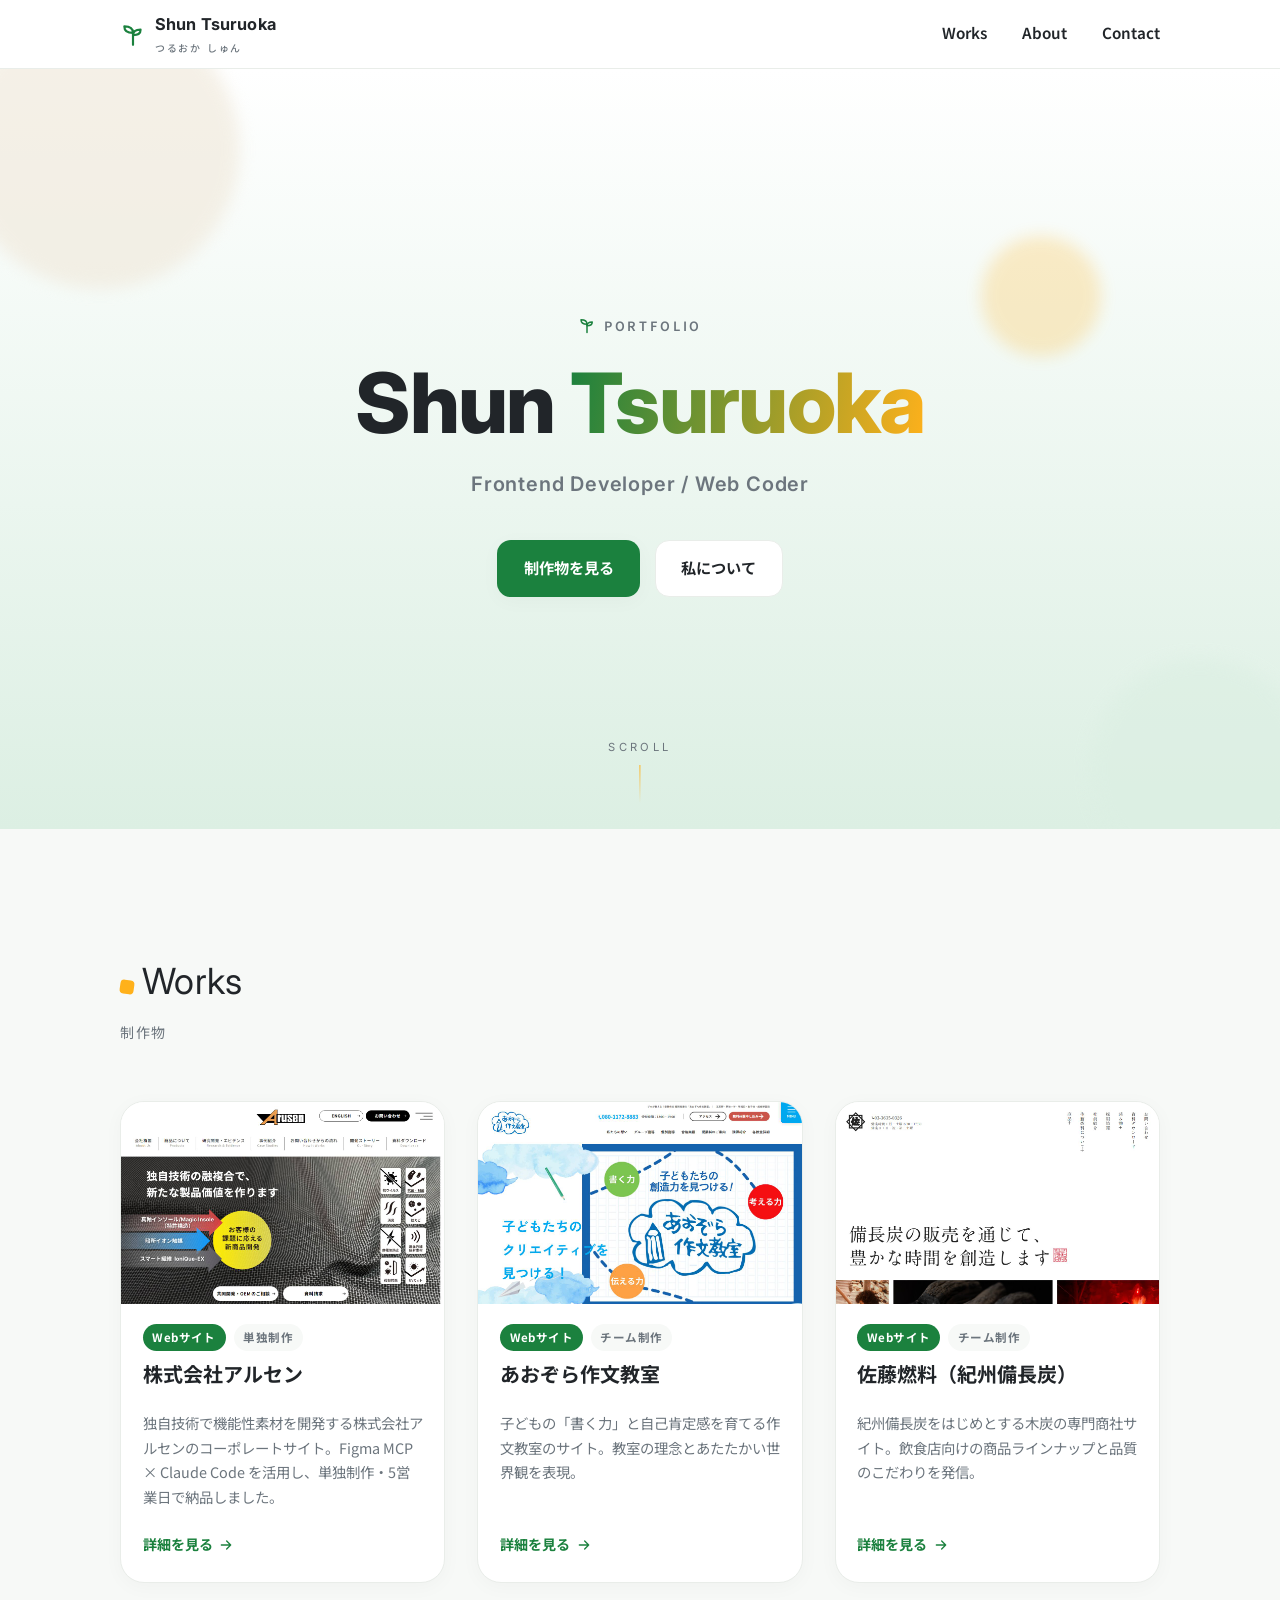
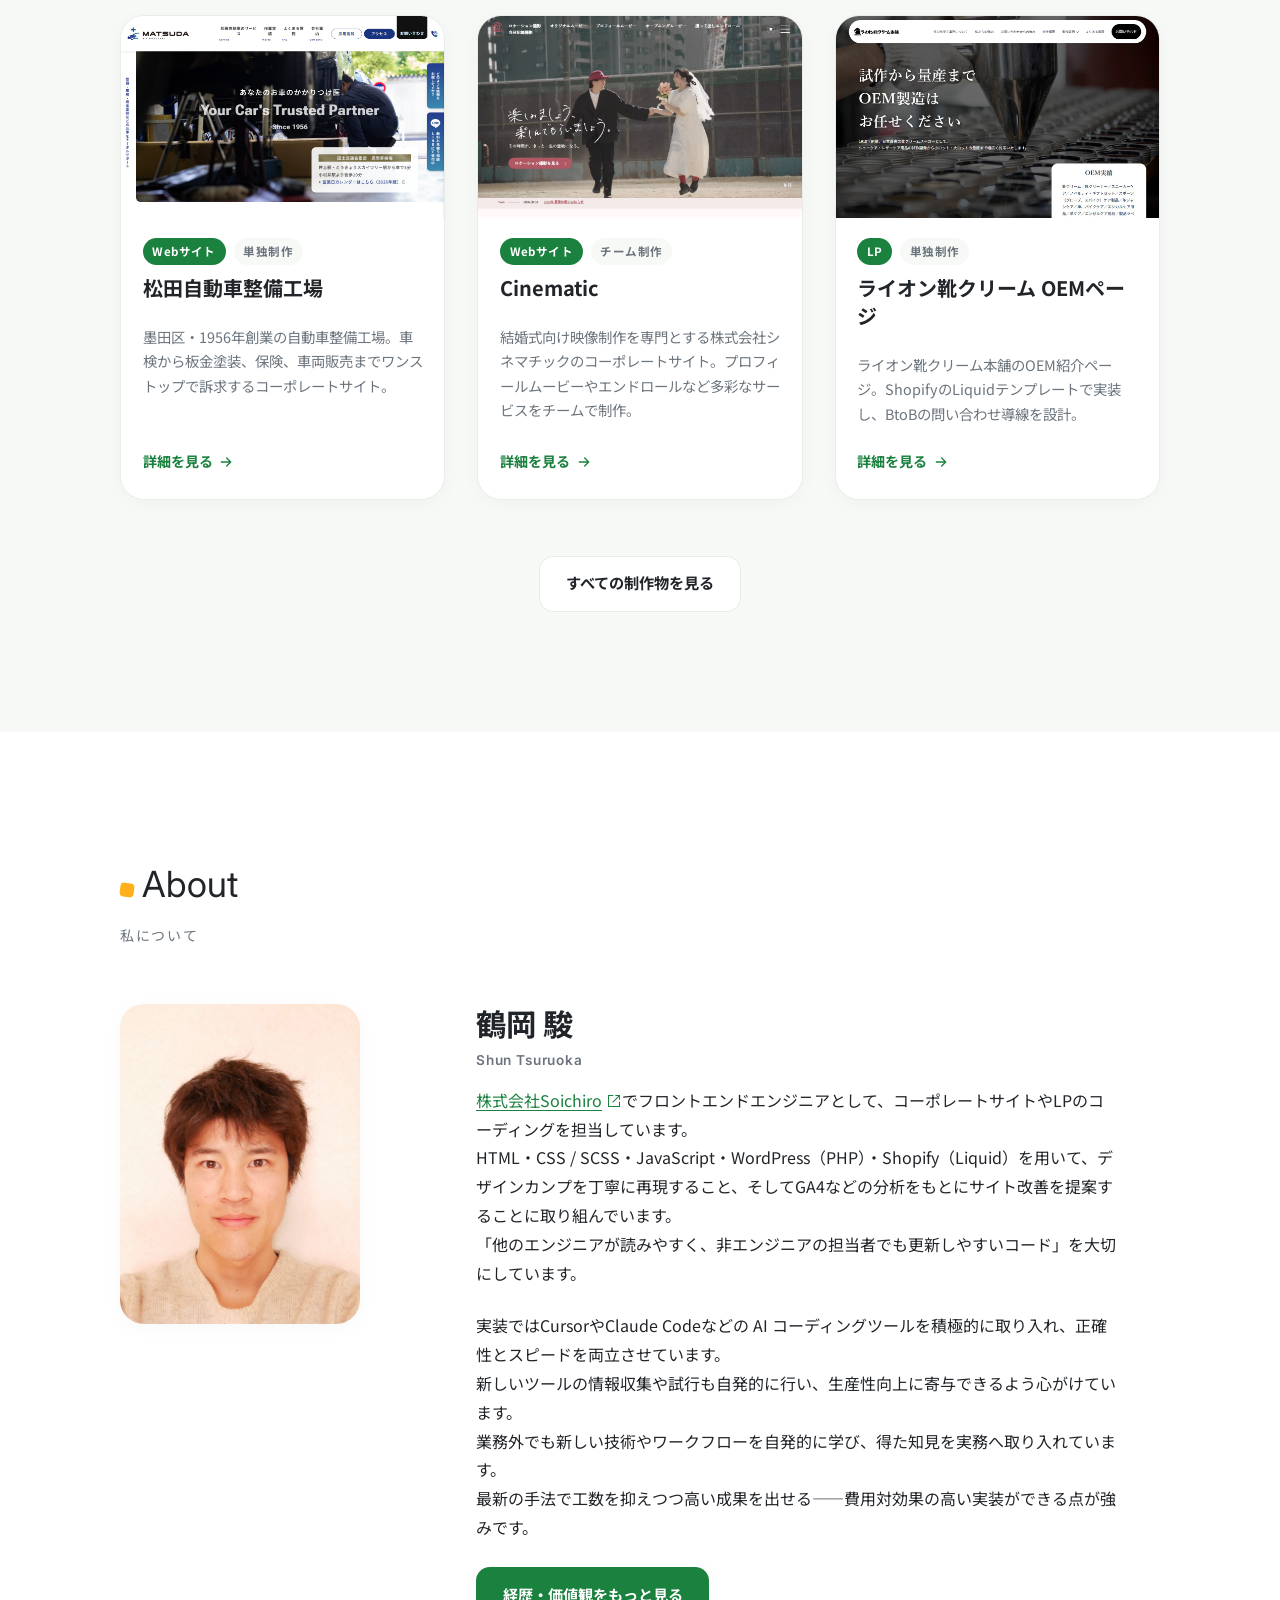
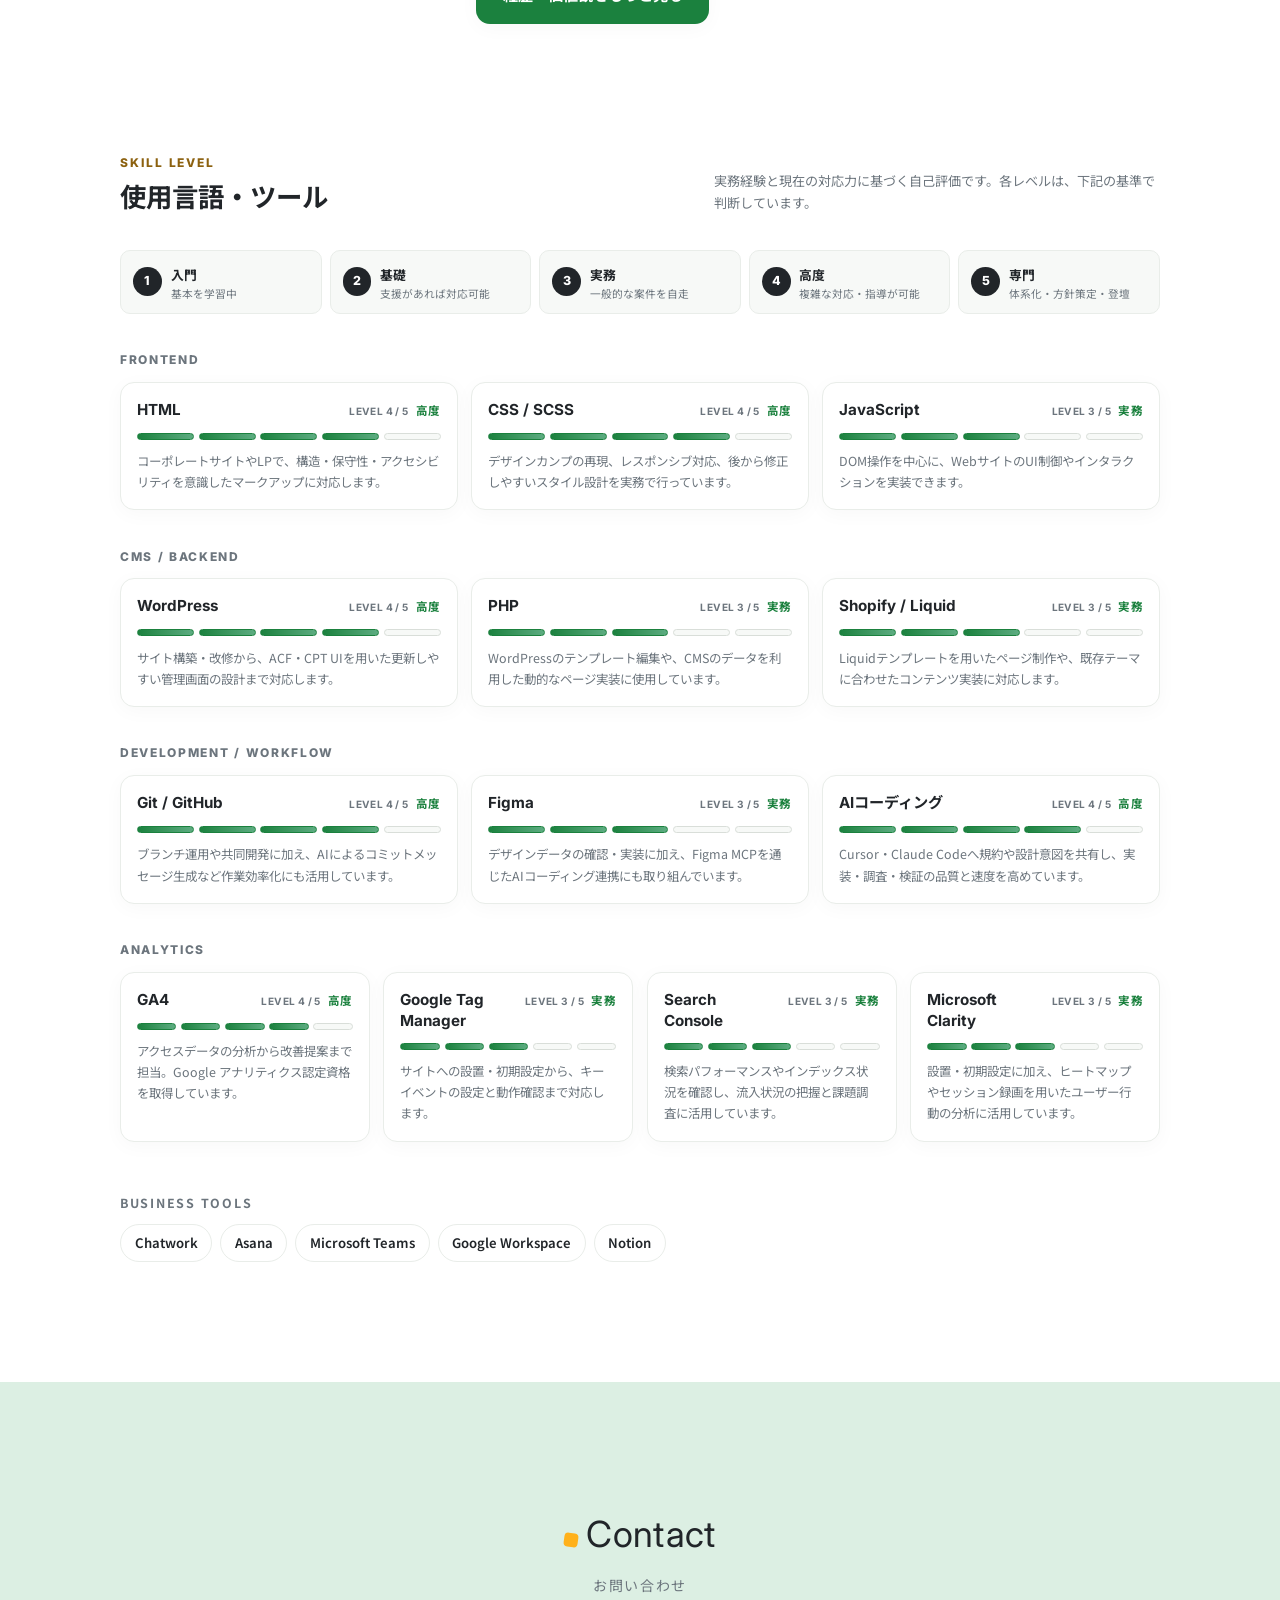
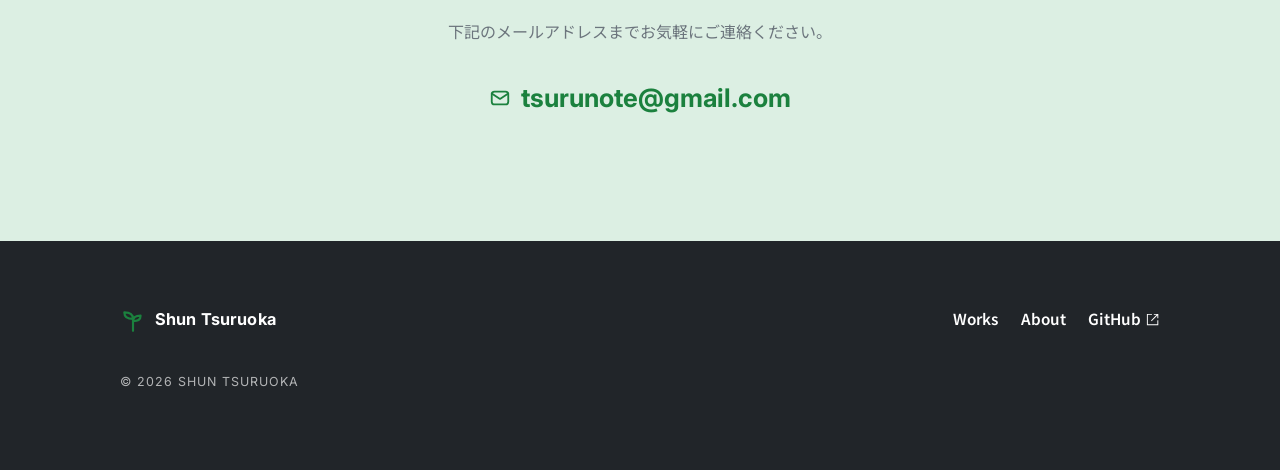
==== index.html @ 358dc78b "修正：テーマカラーを青から緑（日本の伝統色）に変更 ## CSSスタイリング変更 - style.css: :root のカラートークンを日本の伝統色ベースに刷新（常磐 #1b813e / 若竹 #5" ====
<!DOCTYPE html>
<html lang="ja">
<head>
  <meta charset="UTF-8">
  <meta name="viewport" content="width=device-width, initial-scale=1">
  <link rel="icon" href="assets/images/favicon.svg" type="image/svg+xml">
  <title>Shun Tsuruoka Portfolio｜フロントエンドエンジニア 鶴岡 駿</title>
  <meta name="description" content="フロントエンドエンジニア 鶴岡駿（つるおか しゅん）のポートフォリオサイト。WordPress・Shopifyを中心としたコーディングと、GA4等を用いたWebサイト改善に取り組んでいます。">
  <meta property="og:title" content="Shun Tsuruoka Portfolio">
  <meta property="og:description" content="フロントエンドエンジニア 鶴岡駿のポートフォリオサイト">
  <meta property="og:type" content="website">
  <meta property="og:locale" content="ja_JP">
  <link rel="preconnect" href="https://fonts.googleapis.com">
  <link rel="preconnect" href="https://fonts.gstatic.com" crossorigin>
  <link href="https://fonts.googleapis.com/css2?family=Inter:wght@400;600;700;800&family=Noto+Sans+JP:wght@400;500;700&display=swap" rel="stylesheet">
  <link rel="stylesheet" href="assets/css/style.css">
</head>
<body>

  <!-- ========== Header ========== -->
  <header class="site-header">
    <div class="wrap site-header__inner">
      <a class="brand" href="index.html" aria-label="トップページへ">
        <svg class="brand__mark" viewBox="0 0 24 24" fill="none" stroke="currentColor" stroke-width="2" stroke-linecap="round" stroke-linejoin="round" aria-hidden="true"><path d="M12 22V11"/><path d="M12 11C12 7 9 5 4 5c0 4 3 6 8 6Z"/><path d="M12 13c0-3 2.5-5 7-5 0 3.5-2.5 5-7 5Z"/></svg>
        <span class="brand__name">Shun Tsuruoka<small>つるおか しゅん</small></span>
      </a>
      <button class="nav-toggle" aria-expanded="false" aria-controls="site-nav" aria-label="メニューを開閉する"><span></span></button>
      <nav class="nav" id="site-nav" aria-label="メインメニュー">
        <ul class="nav__list">
          <li><a class="nav__link" href="works.html">Works</a></li>
          <li><a class="nav__link" href="about.html">About</a></li>
          <li><a class="nav__link" href="#contact">Contact</a></li>
        </ul>
      </nav>
    </div>
  </header>

  <main>
    <!-- ========== Hero ========== -->
    <section class="hero" aria-label="メインビジュアル">
      <span class="blob blob--1" aria-hidden="true"></span>
      <span class="blob blob--2" aria-hidden="true"></span>
      <span class="blob blob--3" aria-hidden="true"></span>
      <div class="wrap hero__inner">
        <p class="hero__eyebrow">
          <svg class="sprout" viewBox="0 0 24 24" fill="none" stroke="currentColor" stroke-width="2" stroke-linecap="round" stroke-linejoin="round" aria-hidden="true"><path d="M12 22V11"/><path d="M12 11C12 7 9 5 4 5c0 4 3 6 8 6Z"/><path d="M12 13c0-3 2.5-5 7-5 0 3.5-2.5 5-7 5Z"/></svg>
          PORTFOLIO
        </p>
        <h1 class="hero__title">Shun <span class="grad">Tsuruoka</span></h1>
        <p class="hero__role">Frontend Developer / Web Coder</p>
        <div class="hero__cta">
          <a class="btn btn--primary" href="works.html">制作物を見る</a>
          <a class="btn btn--ghost" href="about.html">私について</a>
        </div>
      </div>
      <span class="scroll-cue" aria-hidden="true">SCROLL</span>
    </section>

    <!-- ========== Works ========== -->
    <section class="section section--soft" id="works">
      <div class="wrap">
        <div class="section-head reveal">
          <span class="en">Works</span>
          <span class="ja">制作物</span>
        </div>
        <div class="works-grid" data-works-grid data-limit="6">
          <noscript><p>制作物の一覧表示にはJavaScriptが必要です。<a href="works.html">制作物一覧</a>をご覧ください。</p></noscript>
        </div>
        <div class="section-foot reveal">
          <a class="btn btn--ghost" href="works.html">すべての制作物を見る</a>
        </div>
      </div>
    </section>

    <!-- ========== Profile ========== -->
    <section class="section" id="profile">
      <div class="wrap">
        <div class="section-head reveal">
          <span class="en">About</span>
          <span class="ja">私について</span>
        </div>
        <div class="profile">
          <div class="profile__photo reveal">
            <img src="assets/images/img-profile.jpg" alt="鶴岡 駿のプロフィール写真" width="600" height="900" loading="lazy">
          </div>
          <div class="reveal">
            <h3 class="profile__name">鶴岡 駿<small>Shun Tsuruoka</small></h3>
            <p class="profile__lead">
              <a class="inline-link" href="https://soichiro.co.jp/" target="_blank" rel="noopener noreferrer">株式会社Soichiro</a>でフロントエンドエンジニアとして、コーポレートサイトやLPのコーディングを担当しています。<br>
              HTML・CSS / SCSS・JavaScript・WordPress（PHP）・Shopify（Liquid）を用いて、デザインカンプを丁寧に再現すること、そしてGA4などの分析をもとにサイト改善を提案することに取り組んでいます。<br>
              「他のエンジニアが読みやすく、非エンジニアの担当者でも更新しやすいコード」を大切にしています。
            </p>
            <p class="profile__lead">
              実装ではCursorやClaude Codeなどの AI コーディングツールを積極的に取り入れ、正確性とスピードを両立させています。<br>
              新しいツールの情報収集や試行も自発的に行い、生産性向上に寄与できるよう心がけています。<br>
              業務外でも新しい技術やワークフローを自発的に学び、得た知見を実務へ取り入れています。<br>
              最新の手法で工数を抑えつつ高い成果を出せる——費用対効果の高い実装ができる点が強みです。
            </p>
            <p style="margin-top:1.6rem">
              <a class="btn btn--primary" href="about.html">経歴・価値観をもっと見る</a>
            </p>
          </div>

        <div class="skills-overview reveal">
          <div class="skills-overview__head">
            <div>
              <p class="skills-overview__eyebrow">SKILL LEVEL</p>
              <h3 class="skills-overview__title">使用言語・ツール</h3>
            </div>
            <p class="skills-overview__note">実務経験と現在の対応力に基づく自己評価です。各レベルは、下記の基準で判断しています。</p>
          </div>

          <ol class="skill-scale">
            <li><span>1</span><strong>入門</strong><small>基本を学習中</small></li>
            <li><span>2</span><strong>基礎</strong><small>支援があれば対応可能</small></li>
            <li><span>3</span><strong>実務</strong><small>一般的な案件を自走</small></li>
            <li><span>4</span><strong>高度</strong><small>複雑な対応・指導が可能</small></li>
            <li><span>5</span><strong>専門</strong><small>体系化・方針策定・登壇</small></li>
          </ol>

          <div class="skill-category">
            <p class="skill-category__label">FRONTEND</p>
            <ul class="skill-cards" role="list">
              <li class="skill-card">
                <div class="skill-card__head"><h4>HTML</h4><span class="skill-card__level">LEVEL 4 / 5 <strong>高度</strong></span></div>
                <div class="skill-meter" aria-hidden="true"><span class="is-active"></span><span class="is-active"></span><span class="is-active"></span><span class="is-active"></span><span></span></div>
                <p>コーポレートサイトやLPで、構造・保守性・アクセシビリティを意識したマークアップに対応します。</p>
              </li>
              <li class="skill-card">
                <div class="skill-card__head"><h4>CSS / SCSS</h4><span class="skill-card__level">LEVEL 4 / 5 <strong>高度</strong></span></div>
                <div class="skill-meter" aria-hidden="true"><span class="is-active"></span><span class="is-active"></span><span class="is-active"></span><span class="is-active"></span><span></span></div>
                <p>デザインカンプの再現、レスポンシブ対応、後から修正しやすいスタイル設計を実務で行っています。</p>
              </li>
              <li class="skill-card">
                <div class="skill-card__head"><h4>JavaScript</h4><span class="skill-card__level">LEVEL 3 / 5 <strong>実務</strong></span></div>
                <div class="skill-meter" aria-hidden="true"><span class="is-active"></span><span class="is-active"></span><span class="is-active"></span><span></span><span></span></div>
                <p>DOM操作を中心に、WebサイトのUI制御やインタラクションを実装できます。</p>
              </li>
            </ul>
          </div>

          <div class="skill-category">
            <p class="skill-category__label">CMS / BACKEND</p>
            <ul class="skill-cards" role="list">
              <li class="skill-card">
                <div class="skill-card__head"><h4>WordPress</h4><span class="skill-card__level">LEVEL 4 / 5 <strong>高度</strong></span></div>
                <div class="skill-meter" aria-hidden="true"><span class="is-active"></span><span class="is-active"></span><span class="is-active"></span><span class="is-active"></span><span></span></div>
                <p>サイト構築・改修から、ACF・CPT UIを用いた更新しやすい管理画面の設計まで対応します。</p>
              </li>
              <li class="skill-card">
                <div class="skill-card__head"><h4>PHP</h4><span class="skill-card__level">LEVEL 3 / 5 <strong>実務</strong></span></div>
                <div class="skill-meter" aria-hidden="true"><span class="is-active"></span><span class="is-active"></span><span class="is-active"></span><span></span><span></span></div>
                <p>WordPressのテンプレート編集や、CMSのデータを利用した動的なページ実装に使用しています。</p>
              </li>
              <li class="skill-card">
                <div class="skill-card__head"><h4>Shopify / Liquid</h4><span class="skill-card__level">LEVEL 3 / 5 <strong>実務</strong></span></div>
                <div class="skill-meter" aria-hidden="true"><span class="is-active"></span><span class="is-active"></span><span class="is-active"></span><span></span><span></span></div>
                <p>Liquidテンプレートを用いたページ制作や、既存テーマに合わせたコンテンツ実装に対応します。</p>
              </li>
            </ul>
          </div>

          <div class="skill-category">
            <p class="skill-category__label">DEVELOPMENT / WORKFLOW</p>
            <ul class="skill-cards" role="list">
              <li class="skill-card">
                <div class="skill-card__head"><h4>Git / GitHub</h4><span class="skill-card__level">LEVEL 4 / 5 <strong>高度</strong></span></div>
                <div class="skill-meter" aria-hidden="true"><span class="is-active"></span><span class="is-active"></span><span class="is-active"></span><span class="is-active"></span><span></span></div>
                <p>ブランチ運用や共同開発に加え、AIによるコミットメッセージ生成など作業効率化にも活用しています。</p>
              </li>
              <li class="skill-card">
                <div class="skill-card__head"><h4>Figma</h4><span class="skill-card__level">LEVEL 3 / 5 <strong>実務</strong></span></div>
                <div class="skill-meter" aria-hidden="true"><span class="is-active"></span><span class="is-active"></span><span class="is-active"></span><span></span><span></span></div>
                <p>デザインデータの確認・実装に加え、Figma MCPを通じたAIコーディング連携にも取り組んでいます。</p>
              </li>
              <li class="skill-card">
                <div class="skill-card__head"><h4>AIコーディング</h4><span class="skill-card__level">LEVEL 4 / 5 <strong>高度</strong></span></div>
                <div class="skill-meter" aria-hidden="true"><span class="is-active"></span><span class="is-active"></span><span class="is-active"></span><span class="is-active"></span><span></span></div>
                <p>Cursor・Claude Codeへ規約や設計意図を共有し、実装・調査・検証の品質と速度を高めています。</p>
              </li>
            </ul>
          </div>

          <div class="skill-category">
            <p class="skill-category__label">ANALYTICS</p>
            <ul class="skill-cards" role="list">
              <li class="skill-card">
                <div class="skill-card__head"><h4>GA4</h4><span class="skill-card__level">LEVEL 4 / 5 <strong>高度</strong></span></div>
                <div class="skill-meter" aria-hidden="true"><span class="is-active"></span><span class="is-active"></span><span class="is-active"></span><span class="is-active"></span><span></span></div>
                <p>アクセスデータの分析から改善提案まで担当。Google アナリティクス認定資格を取得しています。</p>
              </li>
              <li class="skill-card">
                <div class="skill-card__head"><h4>Google Tag Manager</h4><span class="skill-card__level">LEVEL 3 / 5 <strong>実務</strong></span></div>
                <div class="skill-meter" aria-hidden="true"><span class="is-active"></span><span class="is-active"></span><span class="is-active"></span><span></span><span></span></div>
                <p>サイトへの設置・初期設定から、キーイベントの設定と動作確認まで対応します。</p>
              </li>
              <li class="skill-card">
                <div class="skill-card__head"><h4>Search Console</h4><span class="skill-card__level">LEVEL 3 / 5 <strong>実務</strong></span></div>
                <div class="skill-meter" aria-hidden="true"><span class="is-active"></span><span class="is-active"></span><span class="is-active"></span><span></span><span></span></div>
                <p>検索パフォーマンスやインデックス状況を確認し、流入状況の把握と課題調査に活用しています。</p>
              </li>
              <li class="skill-card">
                <div class="skill-card__head"><h4>Microsoft Clarity</h4><span class="skill-card__level">LEVEL 3 / 5 <strong>実務</strong></span></div>
                <div class="skill-meter" aria-hidden="true"><span class="is-active"></span><span class="is-active"></span><span class="is-active"></span><span></span><span></span></div>
                <p>設置・初期設定に加え、ヒートマップやセッション録画を用いたユーザー行動の分析に活用しています。</p>
              </li>
            </ul>
          </div>

          <div class="skill-group skill-group--tools">
            <p class="skill-group__label">BUSINESS TOOLS</p>
            <div class="tags">
              <span class="tag">Chatwork</span><span class="tag">Asana</span><span class="tag">Microsoft Teams</span><span class="tag">Google Workspace</span><span class="tag">Notion</span>
            </div>
          </div>
        </div>
        </div>
      </div>
    </section>

    <!-- ========== Contact ========== -->
    <section class="section section--leaf contact" id="contact">
      <div class="wrap reveal">
        <div class="section-head" style="margin-bottom:1.2rem">
          <span class="en">Contact</span>
          <span class="ja">お問い合わせ</span>
        </div>
        <p style="font-family:'Noto Sans JP',sans-serif;color:var(--muted)">下記のメールアドレスまでお気軽にご連絡ください。</p>
        <a class="contact__mail" href="mailto:tsurunote@gmail.com">
          <svg class="ic" viewBox="0 0 24 24" fill="none" stroke="currentColor" stroke-width="2" stroke-linecap="round" stroke-linejoin="round" aria-hidden="true"><rect x="3" y="5" width="18" height="14" rx="3"/><path d="m3 7 9 6 9-6"/></svg>
          tsurunote@gmail.com
        </a>
      </div>
    </section>
  </main>

  <!-- ========== Footer ========== -->
  <footer class="site-footer">
    <div class="wrap site-footer__inner">
      <a class="brand" href="index.html" aria-label="トップページへ">
        <svg class="brand__mark" viewBox="0 0 24 24" fill="none" stroke="currentColor" stroke-width="2" stroke-linecap="round" stroke-linejoin="round" aria-hidden="true"><path d="M12 22V11"/><path d="M12 11C12 7 9 5 4 5c0 4 3 6 8 6Z"/><path d="M12 13c0-3 2.5-5 7-5 0 3.5-2.5 5-7 5Z"/></svg>
        <span class="brand__name">Shun Tsuruoka</span>
      </a>
      <nav aria-label="フッターメニュー">
        <ul class="nav__list">
          <li><a class="nav__link" href="works.html">Works</a></li>
          <li><a class="nav__link" href="about.html">About</a></li>
          <!-- ↓ GitHubのURLに置き換えてください -->
          <li><a class="nav__link" href="https://github.com/" target="_blank" rel="noopener noreferrer">GitHub</a></li>
        </ul>
      </nav>
      <p class="site-footer__copy">© 2026 SHUN TSURUOKA</p>
    </div>
  </footer>

  <script src="assets/js/works-data.js"></script>
  <script src="assets/js/main.js"></script>
</body>
</html>
---- assets/css/style.css ----
@charset "UTF-8";
/* =========================================================
   Shun Tsuruoka Portfolio
   デザイン仕様（カラー / タイポ / 余白）は鶴岡さん指定のブリーフに準拠。
   トークンはここ（:root）で一括管理しています。
   ========================================================= */

:root {
  /* ---------------------------------------------------------
     Color : 日本の伝統色ベース（出典 https://nipponcolors.com/）
     テーマは「植物」。ロゴの苗アイコンに由来する。
     地上（緑）＝葉と幹、地下（土色）＝菌根菌ネットワーク、
     山吹＝光合成の光。選定理由は docs/theme-color.md
     --------------------------------------------------------- */
  --base: #ffffff;          /* ベース 70% */
  --base-2: #f7f9f7;        /* ごく薄い緑みグレー（セクション切替） */
  --leaf: #dcefe3;          /* 白緑60%ティント: 葉。淡色セクション */
  --soil: #f0e9db;          /* 鳥の子60%ティント: 土壌。淡色セクション */
  --accent: #1b813e;        /* 常磐: 常緑樹の葉。不変・粘り強さ。ボタン/リンク */
  --accent-press: #166a33;  /* 常磐の暗色: 押下時 */
  --accent-light: #5dac81;  /* 若竹: その年の若い竹。成長。グラデ先 */
  --accent-2: #ffb11b;      /* 山吹: 光＝自ら生む養分。装飾のみ（文字不可 1.82:1） */
  --accent-2-ink: #8c610f;  /* 山吹の濃色: 文字用（AA 5.48:1） */
  --ink: #212529;           /* 本文（純黒を避けた墨色） */
  --muted: #6c757d;         /* 補助テキスト */
  --line: #e9ede9;          /* ごく薄い緑みの区切り線 */

  /* --- Radius --- */
  --r-sm: 10px;
  --r: 14px;                /* カード/ボタン: 12〜16pxの中間 */
  --r-lg: 24px;

  /* --- Shadow（淡い影だけで区切りを表現） --- */
  --shadow: 0 4px 20px rgba(0, 0, 0, 0.03);
  --shadow-hover: 0 14px 36px rgba(27, 129, 62, 0.14); /* 常磐のRGB */

  /* --- Layout --- */
  --maxw: 1120px;
  --gutter: clamp(20px, 5vw, 40px);
  --section-y: clamp(72px, 10vw, 120px);

  /* --- Motion --- */
  --ease-pop: cubic-bezier(0.34, 1.56, 0.64, 1); /* ぽよんと弾むイージング */
  --ease: cubic-bezier(0.22, 0.61, 0.36, 1);
}

/* =========================================================
   Base / Reset
   ========================================================= */
*,
*::before,
*::after { box-sizing: border-box; }

html { -webkit-text-size-adjust: 100%; scroll-behavior: smooth; }

body {
  margin: 0;
  font-family: "Inter", "Noto Sans JP", system-ui, sans-serif;
  font-size: 1rem;            /* 16px */
  line-height: 1.8;           /* 本文 1.7〜1.8 */
  color: var(--ink);
  background: var(--base);
  -webkit-font-smoothing: antialiased;
  text-rendering: optimizeLegibility;
}

img { max-width: 100%; height: auto; display: block; }
a { color: inherit; text-decoration: none; }
ul { list-style: none; margin: 0; padding: 0; }

h1, h2, h3 { line-height: 1.4; font-weight: 700; margin: 0; }

:focus-visible {
  outline: 3px solid var(--accent);
  outline-offset: 3px;
  border-radius: 4px;
}

.visually-hidden {
  position: absolute; width: 1px; height: 1px;
  padding: 0; margin: -1px; overflow: hidden;
  clip: rect(0 0 0 0); white-space: nowrap; border: 0;
}

/* =========================================================
   Layout helpers
   ========================================================= */
.wrap {
  width: 100%;
  max-width: var(--maxw);
  margin-inline: auto;
  padding-inline: var(--gutter);
}

.section { padding-block: var(--section-y); }
.section--leaf { background: var(--leaf); }
.section--soil { background: var(--soil); }
.section--soft { background: var(--base-2); }

.section-head { margin-bottom: clamp(32px, 5vw, 56px); }
.section-head .en {
  font-size: clamp(1.75rem, 5vw, 2.25rem); /* H1/H2 */
  letter-spacing: 0.01em;
  display: inline-flex; align-items: baseline; gap: 0.5rem;
}
.section-head .en::before {
  content: "";
  width: 14px; height: 14px; border-radius: 4px;
  background: var(--accent-2);
  transform: rotate(8deg);
  display: inline-block;
}
.section-head .ja {
  display: block; margin-top: 6px;
  font-size: 0.875rem; color: var(--muted); letter-spacing: 0.12em;
  font-family: "Noto Sans JP", sans-serif;
}

/* =========================================================
   Buttons
   ========================================================= */
.btn {
  display: inline-flex; align-items: center; gap: 0.5rem;
  font-weight: 700; font-size: 0.95rem;
  padding: 0.85rem 1.6rem;
  border-radius: var(--r);
  border: 1.5px solid transparent;
  cursor: pointer;
  transition: transform 0.25s var(--ease-pop), box-shadow 0.25s var(--ease), background 0.2s var(--ease);
  font-family: inherit;
}
.btn--primary { background: var(--accent); color: #fff; box-shadow: var(--shadow); }
.btn--primary:hover { transform: translateY(-2px); box-shadow: var(--shadow-hover); background: var(--accent-press); }
.btn--ghost { background: var(--base); color: var(--ink); border-color: var(--line); }
.btn--ghost:hover { transform: translateY(-2px); border-color: var(--accent); color: var(--accent); }
.btn .ic { width: 18px; height: 18px; }

/* =========================================================
   Header
   ========================================================= */
.site-header {
  position: sticky; top: 0; z-index: 50;
  background: rgba(255, 255, 255, 0.82);
  backdrop-filter: saturate(160%) blur(10px);
  border-bottom: 1px solid var(--line);
}
.site-header__inner {
  display: flex; align-items: center; justify-content: space-between;
  height: 68px;
}
.brand { display: inline-flex; align-items: center; gap: 0.55rem; font-weight: 700; }
.brand__mark { width: 26px; height: 26px; color: var(--accent); }
.brand__name { font-size: 1.02rem; letter-spacing: 0.01em; }
.brand__name small { display: block; font-size: 0.62rem; color: var(--muted); font-weight: 500; letter-spacing: 0.18em; }

.nav__list { display: flex; align-items: center; gap: clamp(1.2rem, 3vw, 2.2rem); }
.nav__link {
  position: relative; font-weight: 600; font-size: 0.95rem; padding-block: 0.4rem;
  font-family: "Noto Sans JP", sans-serif;
}
.nav__link::after {
  content: ""; position: absolute; left: 0; bottom: -2px;
  width: 100%; height: 2px; background: var(--accent-2);
  transform: scaleX(0); transform-origin: left;
  transition: transform 0.3s var(--ease);
}
.nav__link:hover::after,
.nav__link[aria-current="page"]::after { transform: scaleX(1); }

.nav-toggle {
  display: none; width: 44px; height: 44px;
  border: 1px solid var(--line); border-radius: var(--r-sm);
  background: var(--base); cursor: pointer;
  align-items: center; justify-content: center;
}
.nav-toggle span, .nav-toggle span::before, .nav-toggle span::after {
  content: ""; display: block; width: 20px; height: 2px; background: var(--ink);
  border-radius: 2px; transition: transform 0.25s var(--ease), opacity 0.2s;
}
.nav-toggle span::before { position: absolute; transform: translateY(-6px); }
.nav-toggle span::after  { position: absolute; transform: translateY(6px); }
.nav-toggle[aria-expanded="true"] span { background: transparent; }
.nav-toggle[aria-expanded="true"] span::before { transform: rotate(45deg); }
.nav-toggle[aria-expanded="true"] span::after  { transform: rotate(-45deg); }

@media (max-width: 720px) {
  .nav-toggle { display: inline-flex; position: relative; z-index: 51; }
  .brand { position: relative; z-index: 51; }
  .nav {
    position: fixed; inset: 0; z-index: 40;
    display: flex; align-items: center; justify-content: center;
    height: 100dvh;
    background: rgba(255, 255, 255, 0.96);
    backdrop-filter: saturate(160%) blur(10px);
    border-bottom: none;
    opacity: 0; visibility: hidden; pointer-events: none;
    transition: opacity 0.3s var(--ease), visibility 0.3s var(--ease);
    max-height: none; overflow: visible;
  }
  .nav[data-open="true"] {
    opacity: 1; visibility: visible; pointer-events: auto;
  }
  .nav__list {
    flex-direction: column; align-items: stretch; justify-content: center;
    gap: 0;
    padding: 0; width: 100%; max-width: none; text-align: center;
  }
  .nav__list > li { width: 100%; }
  .nav__link {
    display: flex; align-items: center; justify-content: center;
    width: 100%; min-height: 4rem;
    padding: 1.1rem var(--gutter); border-bottom: none;
    font-size: clamp(1.6rem, 7vw, 2.25rem);
  }
  .nav__link::after { display: none; }
}

/* =========================================================
   Hero
   ========================================================= */
.hero {
  position: relative; overflow: hidden;
  min-height: clamp(560px, 86vh, 760px);
  display: grid; place-items: center; text-align: center;
  background: linear-gradient(180deg, var(--base) 0%, var(--leaf) 100%);
}
.hero__inner { position: relative; z-index: 2; padding-block: 4rem; }
.hero__eyebrow {
  display: inline-flex; align-items: center; gap: 0.5rem;
  font-size: 0.8rem; letter-spacing: 0.22em; color: var(--muted);
  font-weight: 600; margin-bottom: 1.4rem;
  font-family: "Noto Sans JP", sans-serif;
}
.hero__eyebrow .sprout { width: 18px; height: 18px; color: var(--accent); } /* ブランドマークと同じ苗＝同じ常磐 */
.hero__title {
  font-size: clamp(2.6rem, 9vw, 5.2rem);
  font-weight: 800; letter-spacing: -0.02em; line-height: 1.05;
}
.hero__title .grad {
  background: linear-gradient(100deg, var(--accent) 0%, var(--accent-2) 100%);
  -webkit-background-clip: text; background-clip: text; color: transparent;
}
.hero__role {
  margin-top: 1.2rem; font-size: clamp(1rem, 2.4vw, 1.25rem);
  color: var(--muted); font-weight: 600; letter-spacing: 0.04em;
}
.hero__cta { margin-top: 2.4rem; display: flex; gap: 0.9rem; justify-content: center; flex-wrap: wrap; }

/* floating blobs : 遊び心 */
.blob { position: absolute; border-radius: 50%; filter: blur(8px); opacity: 0.65; z-index: 1; }
.blob--1 { width: 280px; height: 280px; background: var(--soil); top: -60px; left: -40px; animation: float 9s var(--ease) infinite alternate; }
.blob--2 { width: 220px; height: 220px; background: var(--leaf); bottom: -50px; right: -30px; animation: float 11s var(--ease) infinite alternate-reverse; }
.blob--3 { width: 120px; height: 120px; background: rgba(255,177,27,0.35); top: 22%; right: 14%; animation: float 7s var(--ease) infinite alternate; }

.scroll-cue {
  position: absolute; bottom: 26px; left: 50%; transform: translateX(-50%);
  z-index: 2; font-size: 0.7rem; letter-spacing: 0.3em; color: var(--muted);
  display: flex; flex-direction: column; align-items: center; gap: 8px;
}
.scroll-cue::after {
  content: ""; width: 1px; height: 38px;
  background: linear-gradient(var(--accent-2), transparent);
  animation: drop 1.8s var(--ease) infinite;
}

@keyframes float { from { transform: translateY(0) translateX(0); } to { transform: translateY(-26px) translateX(14px); } }
@keyframes drop  { 0% { transform: scaleY(0); transform-origin: top; } 50% { transform: scaleY(1); transform-origin: top; } 51% { transform-origin: bottom; } 100% { transform: scaleY(0); transform-origin: bottom; } }

/* =========================================================
   Page hero (下層)
   ========================================================= */
.page-hero { background: linear-gradient(180deg, var(--leaf) 0%, var(--base) 100%); padding-block: clamp(56px, 9vw, 96px) clamp(40px, 6vw, 64px); text-align: center; }
.page-hero h1 { font-size: clamp(2rem, 6vw, 3rem); }
.page-hero p { color: var(--muted); margin: 0.6rem 0 0; font-family: "Noto Sans JP", sans-serif; }

/* =========================================================
   Works grid / cards
   ========================================================= */
.filters { display: flex; flex-wrap: wrap; gap: 0.6rem; justify-content: center; margin-bottom: clamp(28px, 4vw, 44px); }
.filter {
  font-family: "Noto Sans JP", sans-serif;
  font-weight: 600; font-size: 0.9rem; padding: 0.55rem 1.15rem;
  border-radius: 999px; border: 1.5px solid var(--line); background: var(--base);
  color: var(--muted); cursor: pointer;
  transition: transform 0.2s var(--ease-pop), border-color 0.2s, color 0.2s, background 0.2s;
}
.filter:hover { transform: translateY(-2px); border-color: var(--accent); color: var(--accent); }
.filter[aria-pressed="true"] { background: var(--accent); border-color: var(--accent); color: #fff; }

.works-grid {
  display: grid; gap: clamp(20px, 3vw, 32px);
  grid-template-columns: repeat(auto-fill, minmax(290px, 1fr));
}

.card {
  display: flex; flex-direction: column;
  background: var(--base); border-radius: var(--r-lg);
  box-shadow: var(--shadow); overflow: hidden;
  transition: transform 0.28s var(--ease-pop), box-shadow 0.28s var(--ease);
  border: 1px solid var(--line);
}
.card:hover { transform: translateY(-6px); box-shadow: var(--shadow-hover); }
.card__thumb {
  aspect-ratio: 16 / 10; position: relative;
  display: grid; place-items: center; overflow: hidden;
  background: linear-gradient(135deg, var(--leaf), var(--soil));
}
.card__thumb img { width: 100%; height: 100%; object-fit: cover; }
.card__thumb-fallback { font-weight: 800; font-size: 1.05rem; color: var(--ink); opacity: 0.55; padding: 0 1rem; text-align: center; }
.card__body { padding: 1.25rem 1.35rem 1.5rem; display: flex; flex-direction: column; gap: 0.55rem; flex: 1; }
.card__meta { display: flex; gap: 0.5rem; align-items: center; flex-wrap: wrap; }
.badge {
  font-size: 0.72rem; font-weight: 700; letter-spacing: 0.04em;
  padding: 0.2rem 0.6rem; border-radius: 999px;
  font-family: "Noto Sans JP", sans-serif;
}
.badge--cat { background: var(--accent); color: #fff; }
.badge--role { background: var(--base-2); color: var(--muted); }
.card__title { font-size: 1.25rem; font-family: "Noto Sans JP", sans-serif; }
.card__desc { font-size: 0.9rem; color: var(--muted); font-family: "Noto Sans JP", sans-serif; line-height: 1.7; }
.card__more {
  margin-top: auto; font-weight: 700; font-size: 0.88rem; color: var(--accent);
  display: inline-flex; align-items: center; gap: 0.35rem;
}
.card__more .ic { width: 16px; height: 16px; transition: transform 0.25s var(--ease-pop); }
.card:hover .card__more .ic { transform: translateX(4px); }

.section-foot { text-align: center; margin-top: clamp(36px, 5vw, 56px); }

/* =========================================================
   Profile / About
   ========================================================= */
.profile {
  display: grid; gap: clamp(28px, 5vw, 56px);
  grid-template-columns: minmax(0, 300px) 1fr; align-items: start;
}
@media (max-width: 760px) { .profile { grid-template-columns: 1fr; } }
.profile__photo {
  aspect-ratio: 3 / 4;
  block-size: 20em; /* 240px相当（相対値） */
  inline-size: auto;
  border-radius: var(--r-lg); overflow: hidden;
  box-shadow: var(--shadow);
}
.profile__photo img {
  display: block;
  inline-size: 100%;
  block-size: 100%;
  object-fit: cover;
  object-position: center center;
}
.profile__name { font-size: clamp(1.4rem, 4vw, 1.9rem); }
.profile__name small { display: block; font-size: 0.85rem; color: var(--muted); font-weight: 600; margin-top: 4px; letter-spacing: 0.06em; }
.profile__lead { font-family: "Noto Sans JP", sans-serif; margin: 1rem 0 1.5rem; max-width: 40em; }
.timeline__desc,
.value__desc { max-width: 40em; }
.profile__lead .inline-link,
.timeline__title .inline-link {
  color: var(--accent); font-weight: inherit; text-decoration: underline; text-underline-offset: 3px;
}
.profile__lead .inline-link:hover,
.timeline__title .inline-link:hover { opacity: 0.85; }

/* デジタル庁デザインシステム準拠の外部リンクアイコン */
.external-link-icon {
  display: inline-block;
  width: 1em;
  height: 1em;
  margin-inline-start: 0.25em;
  vertical-align: -0.15em;
  flex-shrink: 0;
}

.skill-groups { display: grid; gap: 1.1rem; margin-top: 0.5rem; }
.skill-group__label { font-size: 0.78rem; letter-spacing: 0.14em; color: var(--muted); font-weight: 700; margin-bottom: 0.55rem; font-family: "Noto Sans JP", sans-serif; }
.tags { display: flex; flex-wrap: wrap; gap: 0.5rem; }
.tag {
  font-size: 0.82rem; font-weight: 600; padding: 0.4rem 0.85rem;
  border-radius: 999px; background: var(--base); border: 1.5px solid var(--line);
}
.tag:hover { border-color: var(--accent); color: var(--accent); }

/* スキルレベル */
.skills-overview {
  display: grid;
  grid-column: 1 / -1;
  gap: clamp(1.5rem, 3vw, 2.2rem);
  margin-top: clamp(2rem, 5vw, 3.5rem);
  font-family: "Noto Sans JP", sans-serif;
}
.skills-overview__head {
  display: flex;
  align-items: end;
  justify-content: space-between;
  gap: 1.5rem;
}
.skills-overview__eyebrow,
.mbti__eyebrow {
  margin: 0 0 0.25rem;
  color: var(--accent-2-ink);
  font-family: "Inter", sans-serif;
  font-size: 0.75rem;
  font-weight: 800;
  letter-spacing: 0.16em;
}
.skills-overview__title { font-size: clamp(1.3rem, 3vw, 1.65rem); }
.skills-overview__note {
  max-width: 34em;
  margin: 0;
  color: var(--muted);
  font-size: 0.82rem;
  line-height: 1.7;
}
.skill-scale {
  display: grid;
  grid-template-columns: repeat(auto-fit, minmax(120px, 1fr));
  gap: 0.5rem;
  margin: 0;
  padding: 0;
  list-style: none;
}
.skill-scale li {
  display: grid;
  grid-template-columns: auto 1fr;
  align-items: center;
  gap: 0 0.55rem;
  min-width: 0;
  padding: 0.75rem;
  border: 1px solid var(--line);
  border-radius: var(--r-sm);
  background: var(--base-2);
}
.skill-scale span {
  grid-row: 1 / 3;
  display: grid;
  place-items: center;
  width: 1.8rem;
  height: 1.8rem;
  border-radius: 50%;
  background: var(--ink);
  color: var(--base);
  font-family: "Inter", sans-serif;
  font-size: 0.78rem;
  font-weight: 800;
}
.skill-scale strong { font-size: 0.8rem; }
.skill-scale small {
  overflow: hidden;
  color: var(--muted);
  font-size: 0.67rem;
  line-height: 1.4;
  text-overflow: ellipsis;
}
.skill-category { display: grid; gap: 0.7rem; }
.skill-category__label {
  margin: 0;
  color: var(--muted);
  font-family: "Inter", sans-serif;
  font-size: 0.75rem;
  font-weight: 800;
  letter-spacing: 0.14em;
}
.skill-cards {
  display: grid;
  grid-template-columns: repeat(auto-fit, minmax(230px, 1fr));
  gap: 0.85rem;
}
.skill-card {
  display: flex;
  flex-direction: column;
  min-width: 0;
  padding: 1rem;
  border: 1px solid var(--line);
  border-radius: var(--r);
  background: var(--base);
  box-shadow: var(--shadow);
}
.skill-card__head {
  display: flex;
  align-items: baseline;
  justify-content: space-between;
  gap: 0.75rem;
}
.skill-card h4 {
  margin: 0;
  font-family: "Inter", "Noto Sans JP", sans-serif;
  font-size: 0.95rem;
  line-height: 1.4;
}
.skill-card__level {
  flex-shrink: 0;
  color: var(--muted);
  font-family: "Inter", "Noto Sans JP", sans-serif;
  font-size: 0.63rem;
  font-weight: 700;
  letter-spacing: 0.04em;
}
.skill-card__level strong {
  margin-left: 0.3rem;
  color: var(--accent);
  font-size: 0.72rem;
}
.skill-meter {
  display: grid;
  grid-template-columns: repeat(5, 1fr);
  gap: 0.3rem;
  margin-block: 0.7rem;
}
.skill-meter span {
  height: 0.45rem;
  border: 1px solid #d9ded9;
  border-radius: 999px;
  background: var(--base-2);
}
.skill-meter .is-active {
  border-color: var(--accent);
  background: linear-gradient(90deg, var(--accent), var(--accent-light));
}
.skill-card > p {
  margin: 0;
  color: var(--muted);
  font-size: 0.78rem;
  line-height: 1.7;
}
.skill-group--tools { padding-top: 0.2rem; }

@media (max-width: 480px) {
  .skills-overview__head { align-items: start; flex-direction: column; gap: 0.6rem; }
  .skill-scale { grid-template-columns: 1fr; }
  .skill-card__head { align-items: start; flex-direction: column; gap: 0.2rem; }
}

/* =========================================================
   Personality（MBTI）
   ========================================================= */
.mbti {
  display: grid;
  grid-template-columns: minmax(240px, 320px) 1fr;
  gap: clamp(1.5rem, 4vw, 2.8rem);
  align-items: start;
  font-family: "Noto Sans JP", sans-serif;
}

.mbti__card {
  padding: clamp(1.3rem, 3vw, 1.8rem);
  border: 1px solid var(--line);
  border-radius: var(--r);
  background: var(--base);
  box-shadow: var(--shadow);
}
.mbti__code {
  margin: 0.2rem 0 0;
  color: var(--accent);
  font-family: "Inter", sans-serif;
  font-size: clamp(1.8rem, 5vw, 2.4rem);
  font-weight: 800;
  letter-spacing: 0.04em;
  line-height: 1.2;
}
.mbti__name { font-size: 1.15rem; margin-top: 0.35rem; }
.mbti__name small {
  display: block; margin-top: 3px;
  color: var(--muted); font-size: 0.78rem; font-weight: 600; letter-spacing: 0.08em;
}
.mbti__meta { display: grid; gap: 0.45rem; margin: 1.1rem 0 0; }
.mbti__meta > div { display: grid; grid-template-columns: 3.5rem 1fr; gap: 0.6rem; }
.mbti__meta dt { color: var(--muted); font-size: 0.75rem; font-weight: 700; letter-spacing: 0.08em; }
.mbti__meta dd { margin: 0; font-size: 0.88rem; font-weight: 700; }
.mbti__note {
  margin: 1.1rem 0 0; padding-top: 0.8rem; border-top: 1px solid var(--line);
  color: var(--muted); font-size: 0.72rem; line-height: 1.6;
}

.mbti__axes { display: grid; gap: 1.15rem; margin: 0; padding: 0; }
.mbti-axis__label {
  margin: 0 0 0.3rem;
  color: var(--muted); font-size: 0.68rem; font-weight: 700; letter-spacing: 0.14em;
}
.mbti-axis__head {
  display: flex; align-items: baseline; justify-content: space-between;
  flex-wrap: wrap; gap: 0.2rem 1rem;
  margin-bottom: 0.4rem;
}
.mbti-axis__pole { color: var(--ink); font-size: 0.88rem; font-weight: 700; }
.mbti-axis__pole--sub { color: var(--muted); font-size: 0.76rem; font-weight: 600; }
.mbti-axis__bar {
  height: 0.5rem; border-radius: 999px;
  background: var(--base); border: 1px solid var(--line); overflow: hidden;
}
.mbti-axis__fill {
  display: block; height: 100%; border-radius: 999px;
  background: linear-gradient(90deg, var(--accent), var(--accent-light));
}
.mbti-axis__desc { margin: 0.45rem 0 0; color: var(--muted); font-size: 0.78rem; line-height: 1.7; }

.mbti-traits {
  display: grid; gap: 1rem;
  grid-template-columns: repeat(auto-fit, minmax(230px, 1fr));
  margin: clamp(2rem, 5vw, 3rem) 0 0; padding: 0;
  font-family: "Noto Sans JP", sans-serif;
}
.mbti-trait { padding-left: 1rem; border-left: 3px solid var(--accent-2); }
.mbti-trait__no {
  margin: 0; color: var(--accent-2-ink);
  font-family: "Inter", sans-serif; font-size: 0.78rem; font-weight: 800; letter-spacing: 0.1em;
}
.mbti-trait__title { margin: 0.25rem 0 0.45rem; font-size: 1rem; }
.mbti-trait__desc { margin: 0; color: var(--muted); font-size: 0.85rem; line-height: 1.75; }

@media (max-width: 760px) {
  .mbti { grid-template-columns: 1fr; }
}

.timeline { border-left: 2px solid var(--line); margin-top: 0.5rem; padding-left: 1.4rem; display: grid; gap: 1.5rem; }
.timeline__item { position: relative; }
.timeline__item::before {
  content: ""; position: absolute; left: -1.45rem; top: 6px;
  width: 12px; height: 12px; border-radius: 50%;
  background: var(--accent); border: 3px solid var(--base);
  transform: translateX(-50%);
}
.timeline__year { font-weight: 800; font-size: 0.9rem; color: var(--accent); }
.timeline__title { font-family: "Noto Sans JP", sans-serif; font-weight: 700; margin-top: 2px; }
.timeline__desc { font-family: "Noto Sans JP", sans-serif; font-size: 0.88rem; color: var(--muted); margin-top: 4px; }

.values { display: grid; gap: 1rem; grid-template-columns: repeat(auto-fit, minmax(220px, 1fr)); margin-top: 0.5rem; }
.value {
  background: var(--base); border: 1px solid var(--line); border-radius: var(--r);
  padding: 1.3rem 1.4rem; box-shadow: var(--shadow);
}
.value__no { font-weight: 800; color: var(--accent-2-ink); font-size: 0.85rem; letter-spacing: 0.1em; }
.value__title { font-family: "Noto Sans JP", sans-serif; font-size: 1.05rem; margin: 0.3rem 0 0.5rem; }
.value__desc { font-family: "Noto Sans JP", sans-serif; font-size: 0.88rem; color: var(--muted); line-height: 1.75; }

/* =========================================================
   Work detail
   ========================================================= */
.detail { display: grid; gap: clamp(28px, 4vw, 48px); grid-template-columns: 1.15fr 1fr; align-items: start; }
@media (max-width: 820px) { .detail { grid-template-columns: 1fr; } }
.detail__visual { border-radius: var(--r-lg); overflow: hidden; box-shadow: var(--shadow); background: linear-gradient(135deg, var(--leaf), var(--soil)); aspect-ratio: 16 / 11; display: grid; place-items: center; }
.detail__visual span { font-weight: 800; opacity: 0.5; font-family: "Noto Sans JP", sans-serif; }
.detail__meta { display: flex; gap: 0.5rem; flex-wrap: wrap; margin-bottom: 0.9rem; }
.detail__title { font-size: clamp(1.6rem, 5vw, 2.3rem); font-family: "Noto Sans JP", sans-serif; }
.detail__desc { font-family: "Noto Sans JP", sans-serif; margin: 1rem 0 1.6rem; }
.detail dl { display: grid; grid-template-columns: auto 1fr; gap: 0.6rem 1.2rem; margin: 0 0 1.8rem; font-family: "Noto Sans JP", sans-serif; }
.detail dt { font-weight: 700; color: var(--muted); font-size: 0.85rem; }
.detail dd { margin: 0; font-size: 0.92rem; }
.back-link { display: inline-flex; align-items: center; gap: 0.4rem; color: var(--accent); font-weight: 700; margin-bottom: 1.5rem; }
.back-link .ic { width: 16px; height: 16px; }

/* =========================================================
   Contact / Footer
   ========================================================= */
.contact { text-align: center; }
.contact__mail {
  display: inline-flex; align-items: center; gap: 0.6rem;
  font-size: clamp(1.1rem, 3.5vw, 1.6rem); font-weight: 700; color: var(--accent);
  margin-top: 0.8rem;
}
.contact__mail .ic { width: 22px; height: 22px; }

.site-footer { background: var(--ink); color: #fff; padding-block: clamp(40px, 6vw, 64px); }
.site-footer__inner { display: flex; flex-wrap: wrap; gap: 1.5rem 2rem; align-items: center; justify-content: space-between; }
.site-footer .nav__list { gap: 1.4rem; }
.site-footer .nav__link::after { background: var(--accent); }
.site-footer a:hover { color: var(--accent); }
.site-footer__copy { font-size: 0.78rem; opacity: 0.65; letter-spacing: 0.08em; width: 100%; }

/* =========================================================
   Scroll reveal
   ========================================================= */
.reveal { opacity: 0; transform: translateY(18px); transition: opacity 0.6s var(--ease), transform 0.6s var(--ease); }
.reveal.is-in { opacity: 1; transform: none; }

@media (prefers-reduced-motion: reduce) {
  *, *::before, *::after { animation-duration: 0.001ms !important; animation-iteration-count: 1 !important; transition-duration: 0.001ms !important; scroll-behavior: auto !important; }
  .reveal { opacity: 1; transform: none; }
}
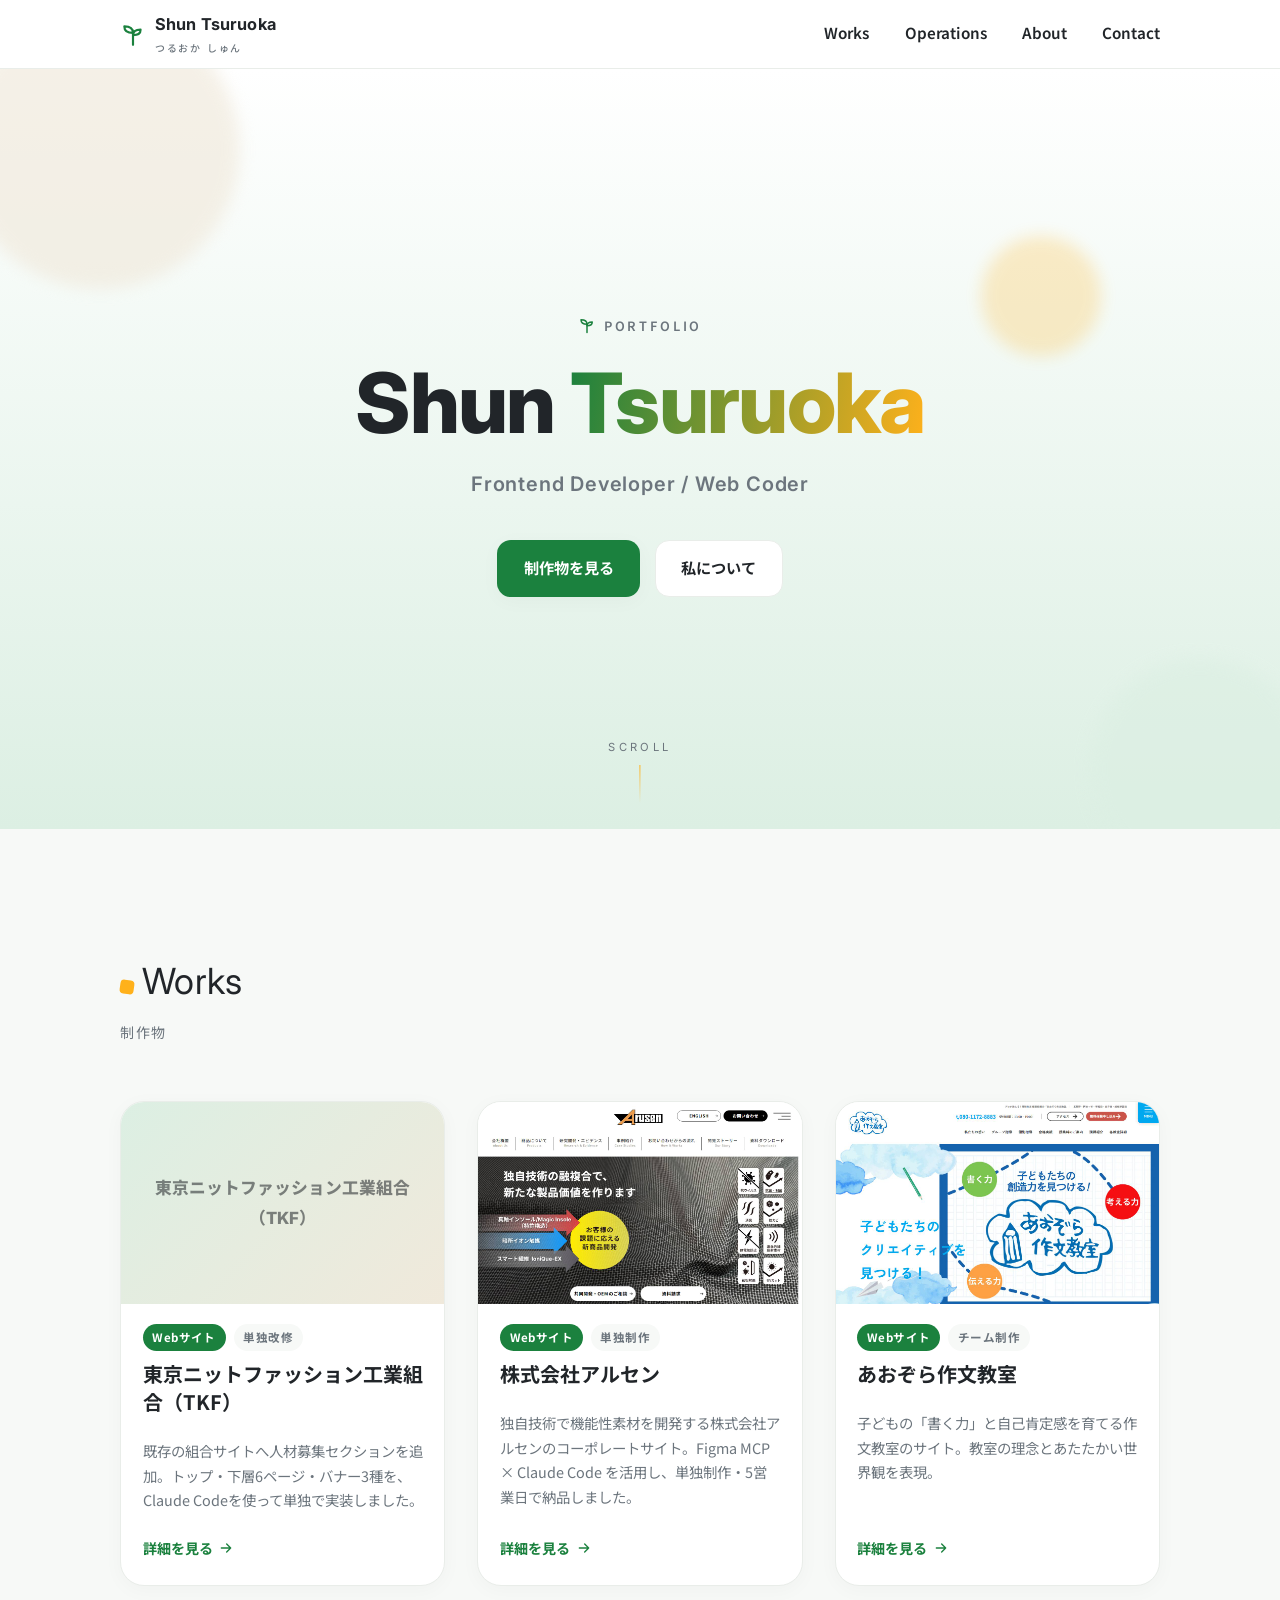
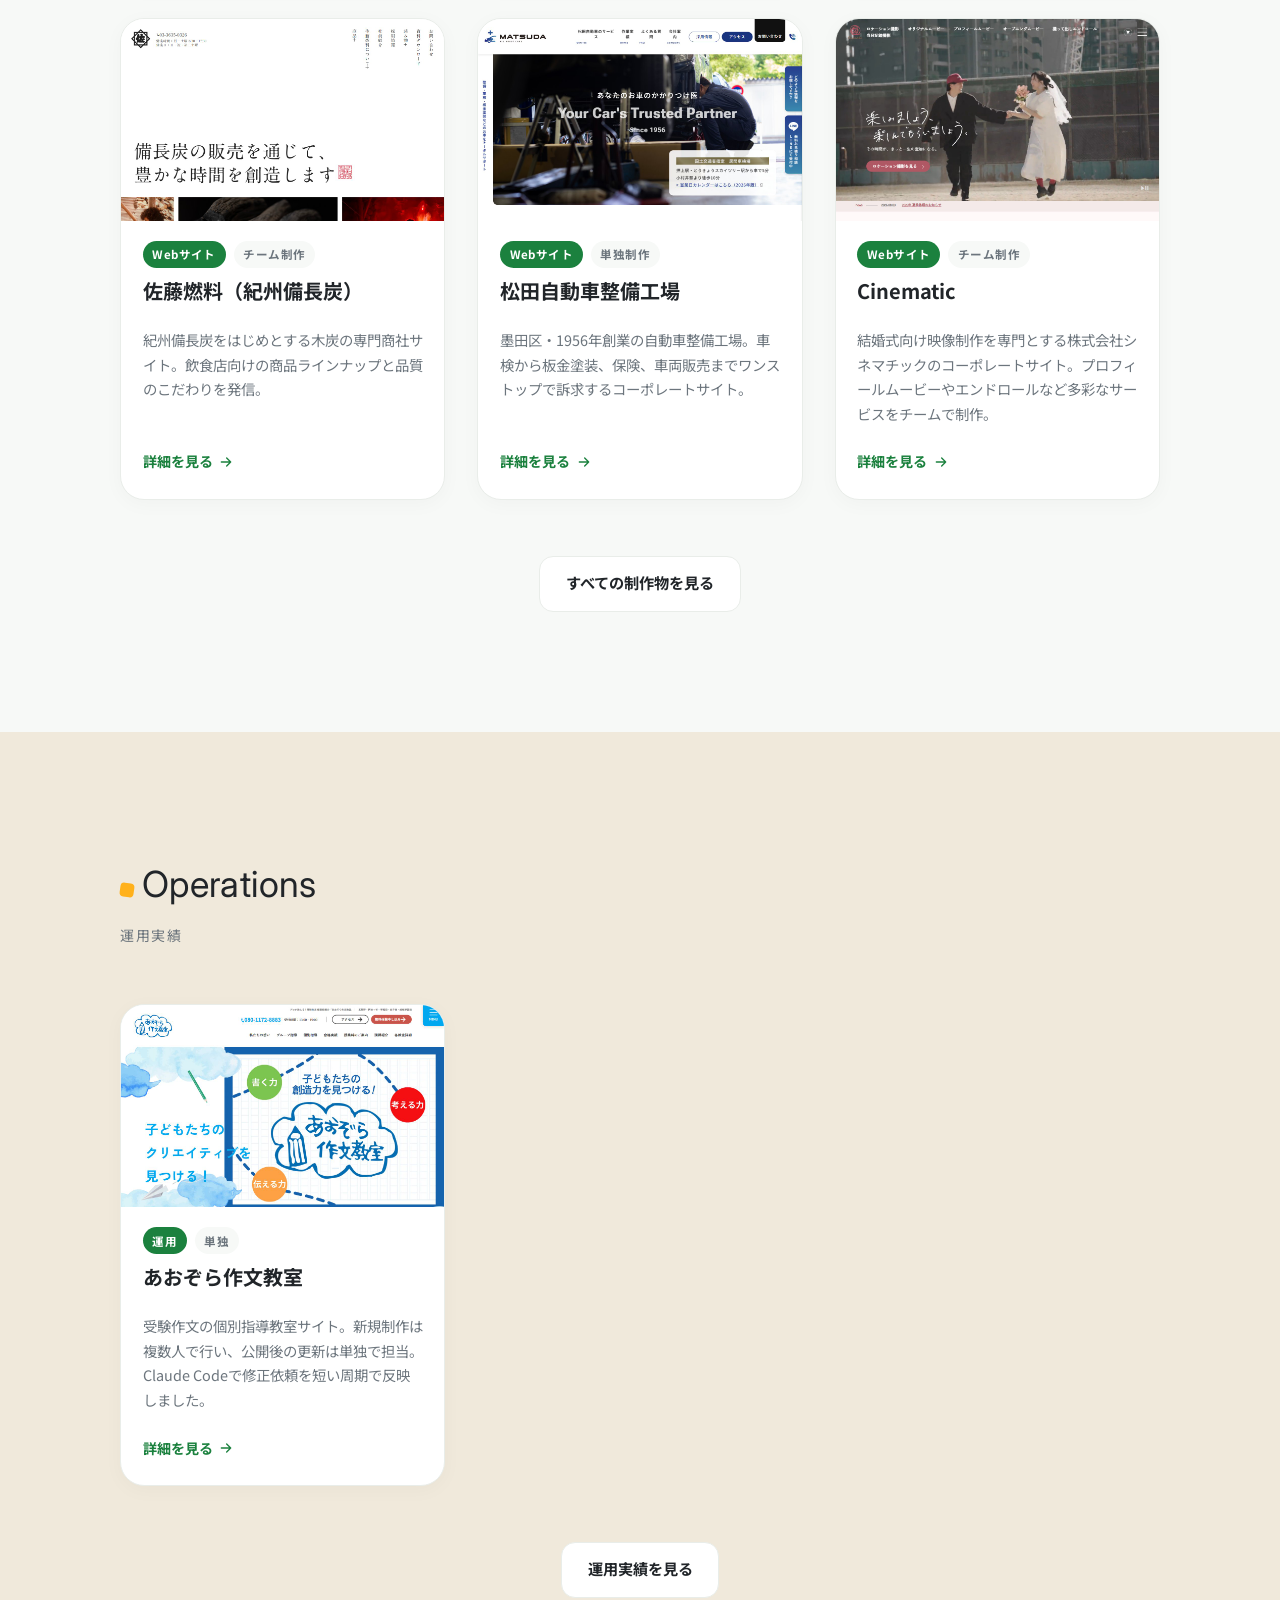
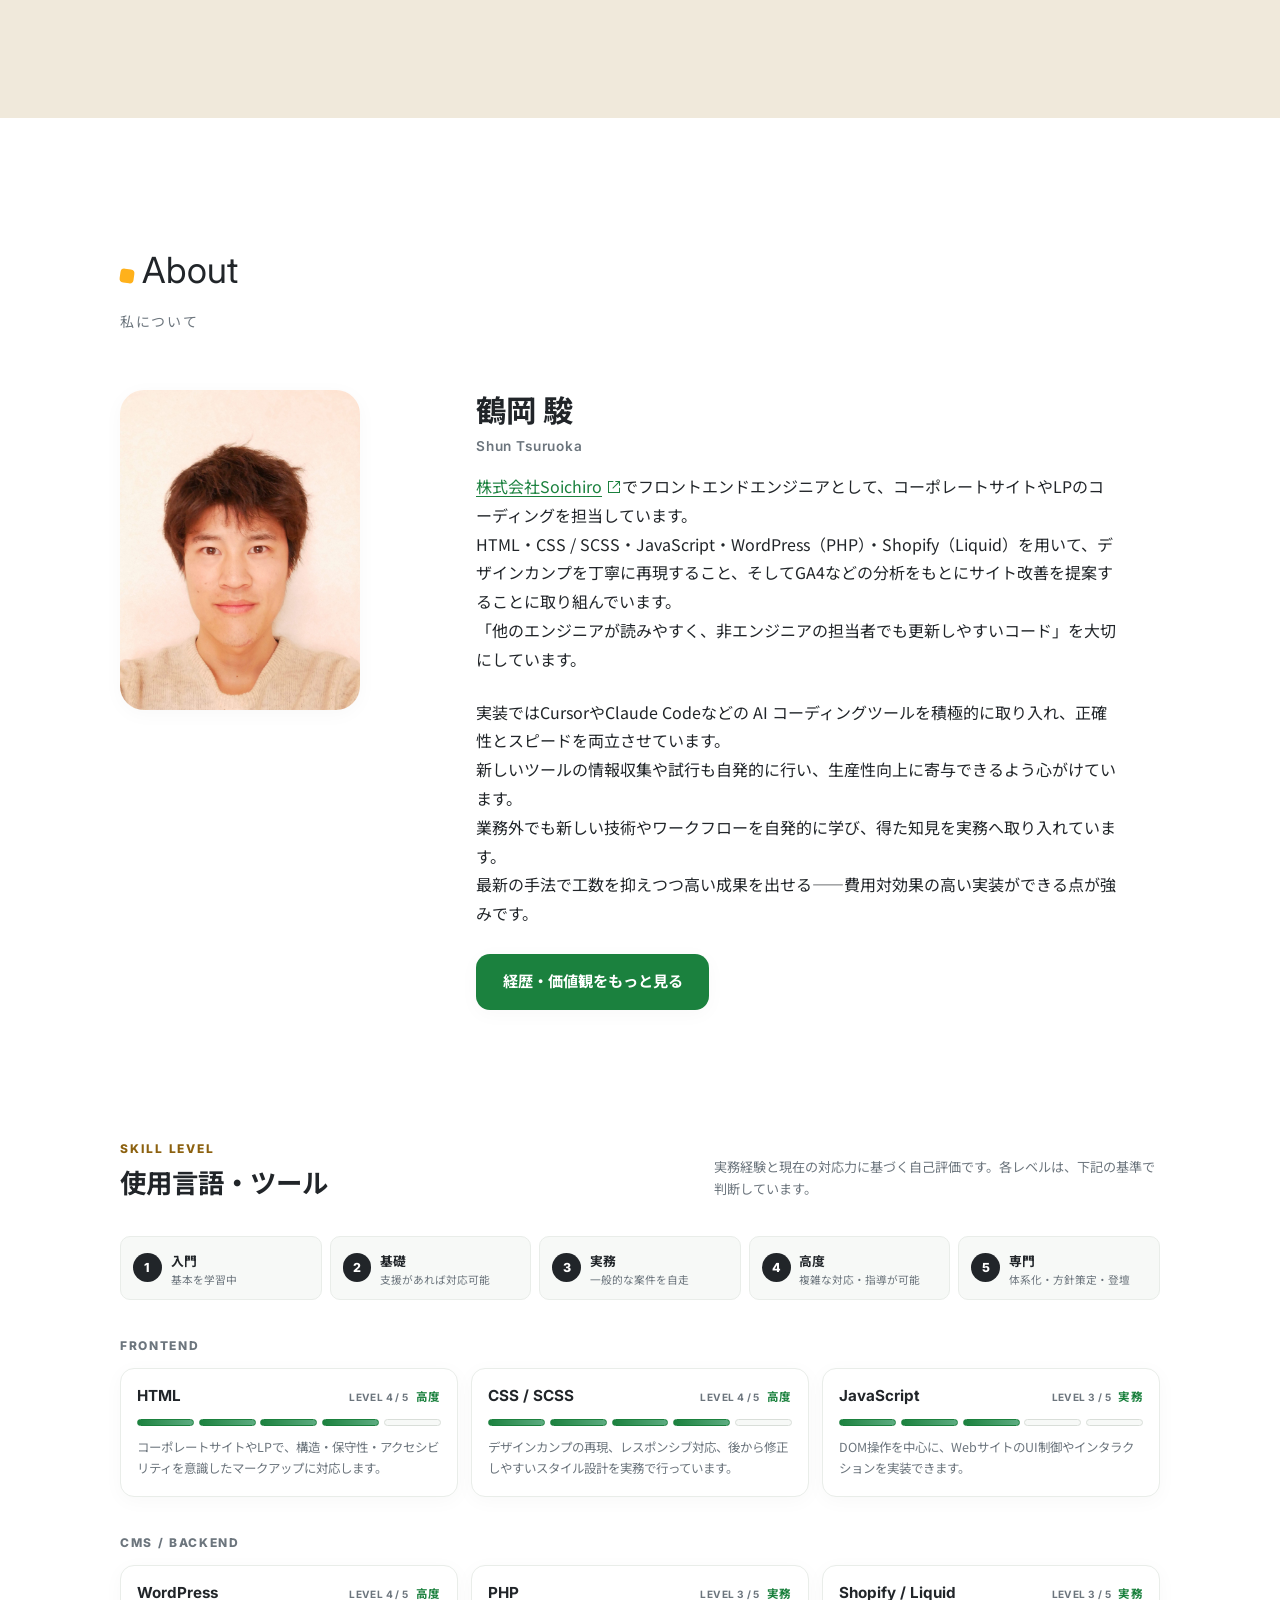
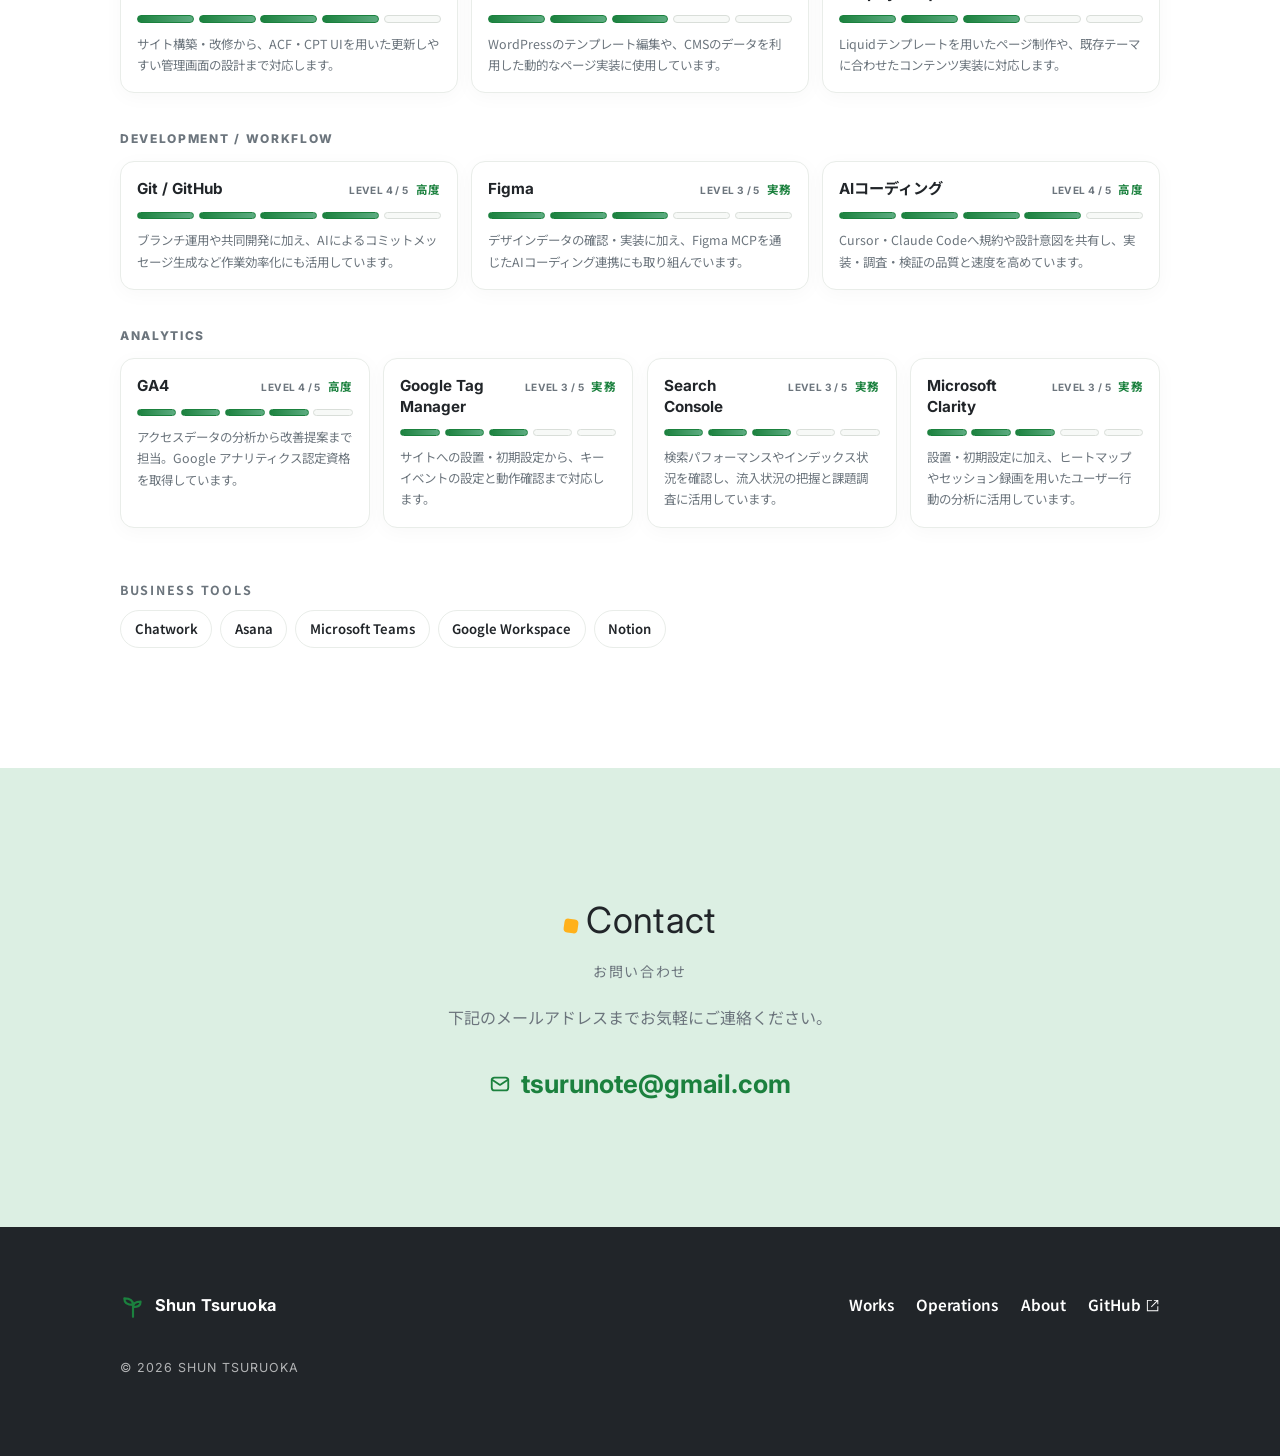
==== commit db4915a7: "新機能：運用実績ページを追加し制作実績を追記する ## ファイル追加 - operations.html / operation.html: 運用実績の一覧と詳細 - assets/js/operat" ====
--- a/index.html
+++ b/index.html
@@ -28,6 +28,7 @@
       <nav class="nav" id="site-nav" aria-label="メインメニュー">
         <ul class="nav__list">
           <li><a class="nav__link" href="works.html">Works</a></li>
+          <li><a class="nav__link" href="operations.html">Operations</a></li>
           <li><a class="nav__link" href="about.html">About</a></li>
           <li><a class="nav__link" href="#contact">Contact</a></li>
         </ul>
@@ -72,6 +73,22 @@
       </div>
     </section>
 
+    <!-- ========== Operations ========== -->
+    <section class="section section--soil" id="operations">
+      <div class="wrap">
+        <div class="section-head reveal">
+          <span class="en">Operations</span>
+          <span class="ja">運用実績</span>
+        </div>
+        <div class="works-grid" data-operations-grid>
+          <noscript><p>運用実績の一覧表示にはJavaScriptが必要です。<a href="operations.html">運用実績一覧</a>をご覧ください。</p></noscript>
+        </div>
+        <div class="section-foot reveal">
+          <a class="btn btn--ghost" href="operations.html">運用実績を見る</a>
+        </div>
+      </div>
+    </section>
+
     <!-- ========== Profile ========== -->
     <section class="section" id="profile">
       <div class="wrap">
@@ -244,6 +261,7 @@
       <nav aria-label="フッターメニュー">
         <ul class="nav__list">
           <li><a class="nav__link" href="works.html">Works</a></li>
+          <li><a class="nav__link" href="operations.html">Operations</a></li>
           <li><a class="nav__link" href="about.html">About</a></li>
           <!-- ↓ GitHubのURLに置き換えてください -->
           <li><a class="nav__link" href="https://github.com/" target="_blank" rel="noopener noreferrer">GitHub</a></li>
@@ -254,6 +272,7 @@
   </footer>
 
   <script src="assets/js/works-data.js"></script>
+  <script src="assets/js/operations-data.js"></script>
   <script src="assets/js/main.js"></script>
 </body>
 </html>
--- a/assets/css/style.css
+++ b/assets/css/style.css
@@ -645,6 +645,51 @@
 .detail dl { display: grid; grid-template-columns: auto 1fr; gap: 0.6rem 1.2rem; margin: 0 0 1.8rem; font-family: "Noto Sans JP", sans-serif; }
 .detail dt { font-weight: 700; color: var(--muted); font-size: 0.85rem; }
 .detail dd { margin: 0; font-size: 0.92rem; }
+.detail__subhead { font-family: "Noto Sans JP", sans-serif; font-size: 1rem; margin: 0 0 0.7rem; }
+.detail__updates {
+  margin: 0 0 1.6rem; padding-left: 1.2rem;
+  font-family: "Noto Sans JP", sans-serif; font-size: 0.92rem; line-height: 1.75;
+}
+.detail__updates li + li { margin-top: 0.55rem; }
+.detail__note { font-family: "Noto Sans JP", sans-serif; font-size: 0.88rem; color: var(--muted); margin: -0.4rem 0 1.4rem; }
+.detail__note a { color: var(--accent); font-weight: 700; }
+
+.effort {
+  margin: 0 0 1.8rem; padding: clamp(1.1rem, 3vw, 1.5rem);
+  border: 1px solid var(--line); border-radius: var(--r);
+  background: var(--base-2);
+  font-family: "Noto Sans JP", sans-serif;
+}
+.effort__title { font-size: 1rem; margin: 0 0 1rem; }
+.effort__bars { display: grid; gap: 0.9rem; margin: 0; padding: 0; list-style: none; }
+.effort__head {
+  display: flex; align-items: baseline; justify-content: space-between;
+  flex-wrap: wrap; gap: 0.2rem 1rem;
+  margin-bottom: 0.35rem;
+}
+.effort__label { font-size: 0.82rem; font-weight: 700; }
+.effort__hours { font-family: "Inter", sans-serif; font-size: 0.95rem; font-weight: 800; color: var(--accent); }
+.effort__row--base .effort__hours { color: var(--muted); }
+.effort__bar {
+  height: 0.75rem; border-radius: 999px;
+  background: var(--base); border: 1px solid var(--line); overflow: hidden;
+}
+.effort__fill {
+  display: block; height: 100%; border-radius: 999px;
+  background: linear-gradient(90deg, var(--accent), var(--accent-light));
+}
+.effort__row--base .effort__fill { background: var(--muted); }
+.effort__rate {
+  margin: 1rem 0 0;
+  color: var(--accent); font-size: 1.15rem; font-weight: 800;
+}
+.effort__rate small { margin-left: 0.3rem; color: var(--muted); font-size: 0.8rem; font-weight: 700; }
+.effort__notes {
+  margin: 0.9rem 0 0; padding: 0.8rem 0 0; border-top: 1px solid var(--line);
+  list-style: none; display: grid; gap: 0.35rem;
+  color: var(--muted); font-size: 0.72rem; line-height: 1.6;
+}
+.effort__notes li::before { content: "※"; }
 .back-link { display: inline-flex; align-items: center; gap: 0.4rem; color: var(--accent); font-weight: 700; margin-bottom: 1.5rem; }
 .back-link .ic { width: 16px; height: 16px; }
 
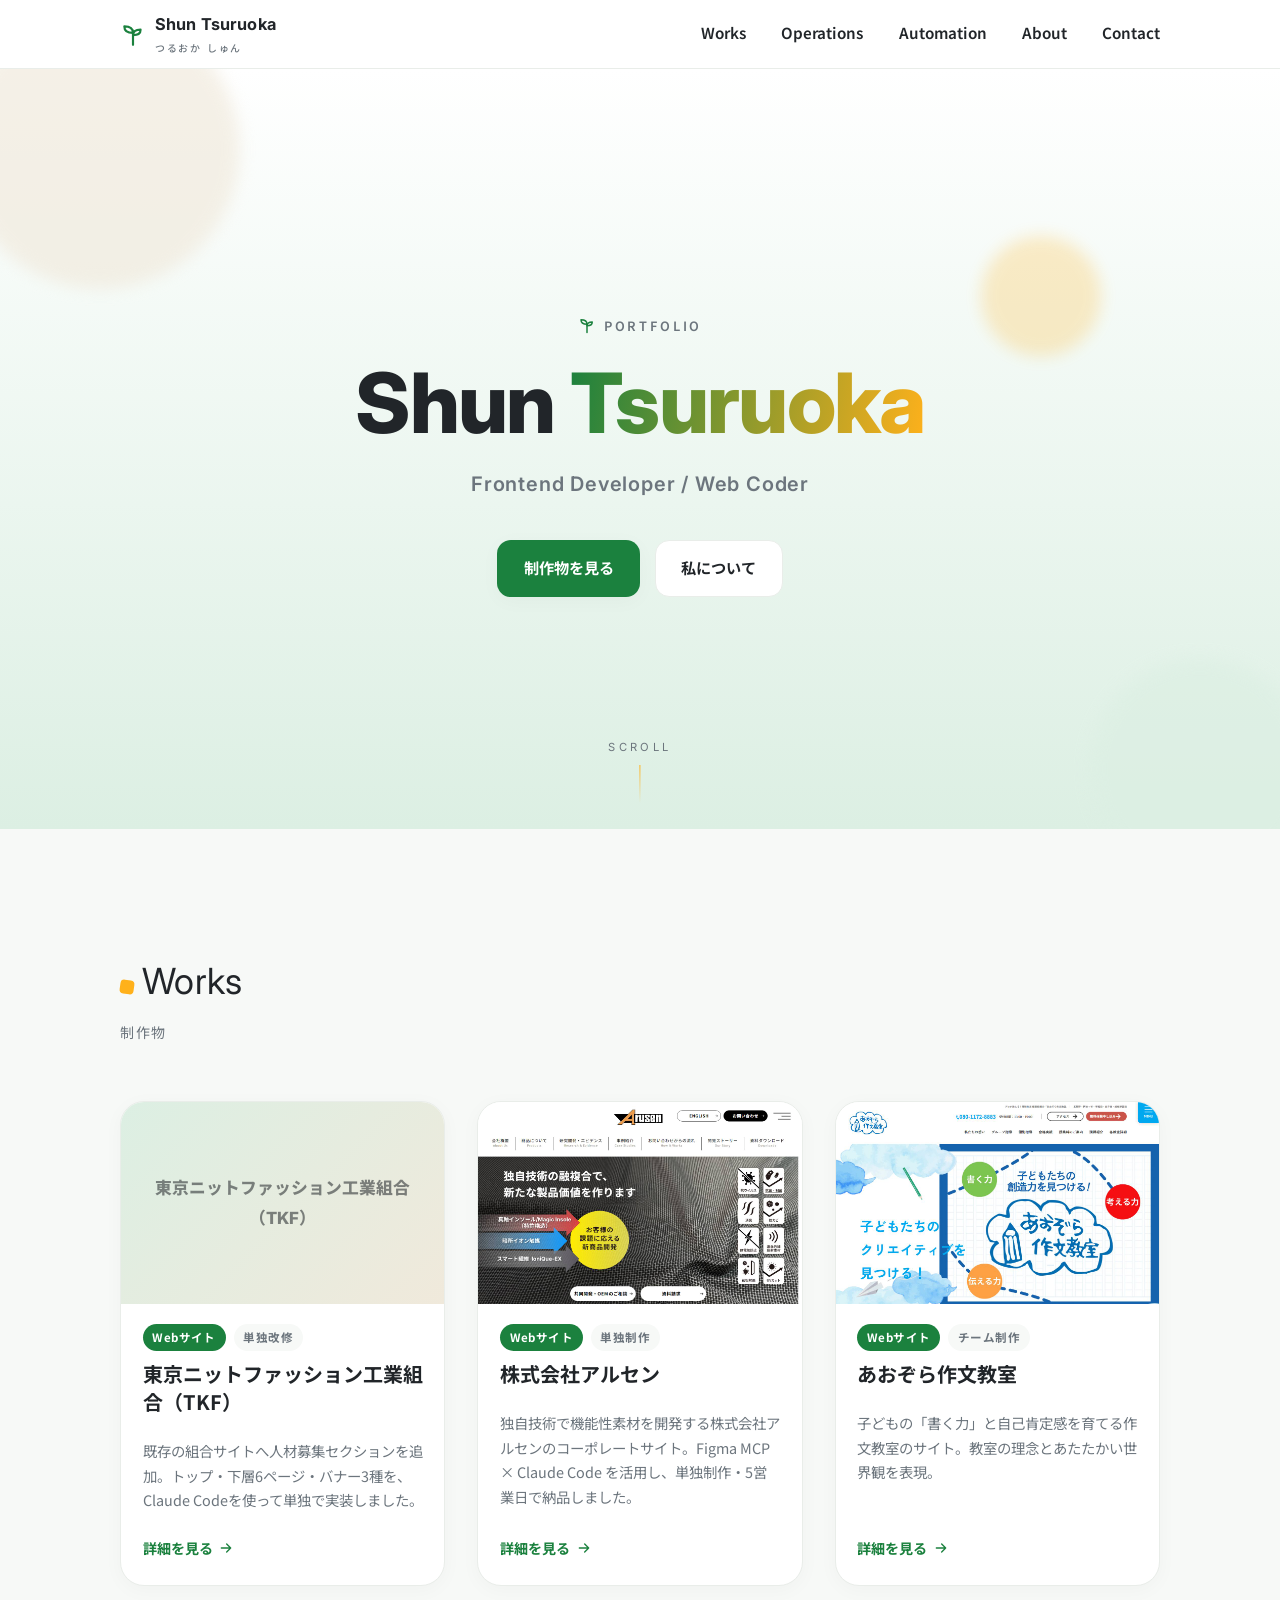
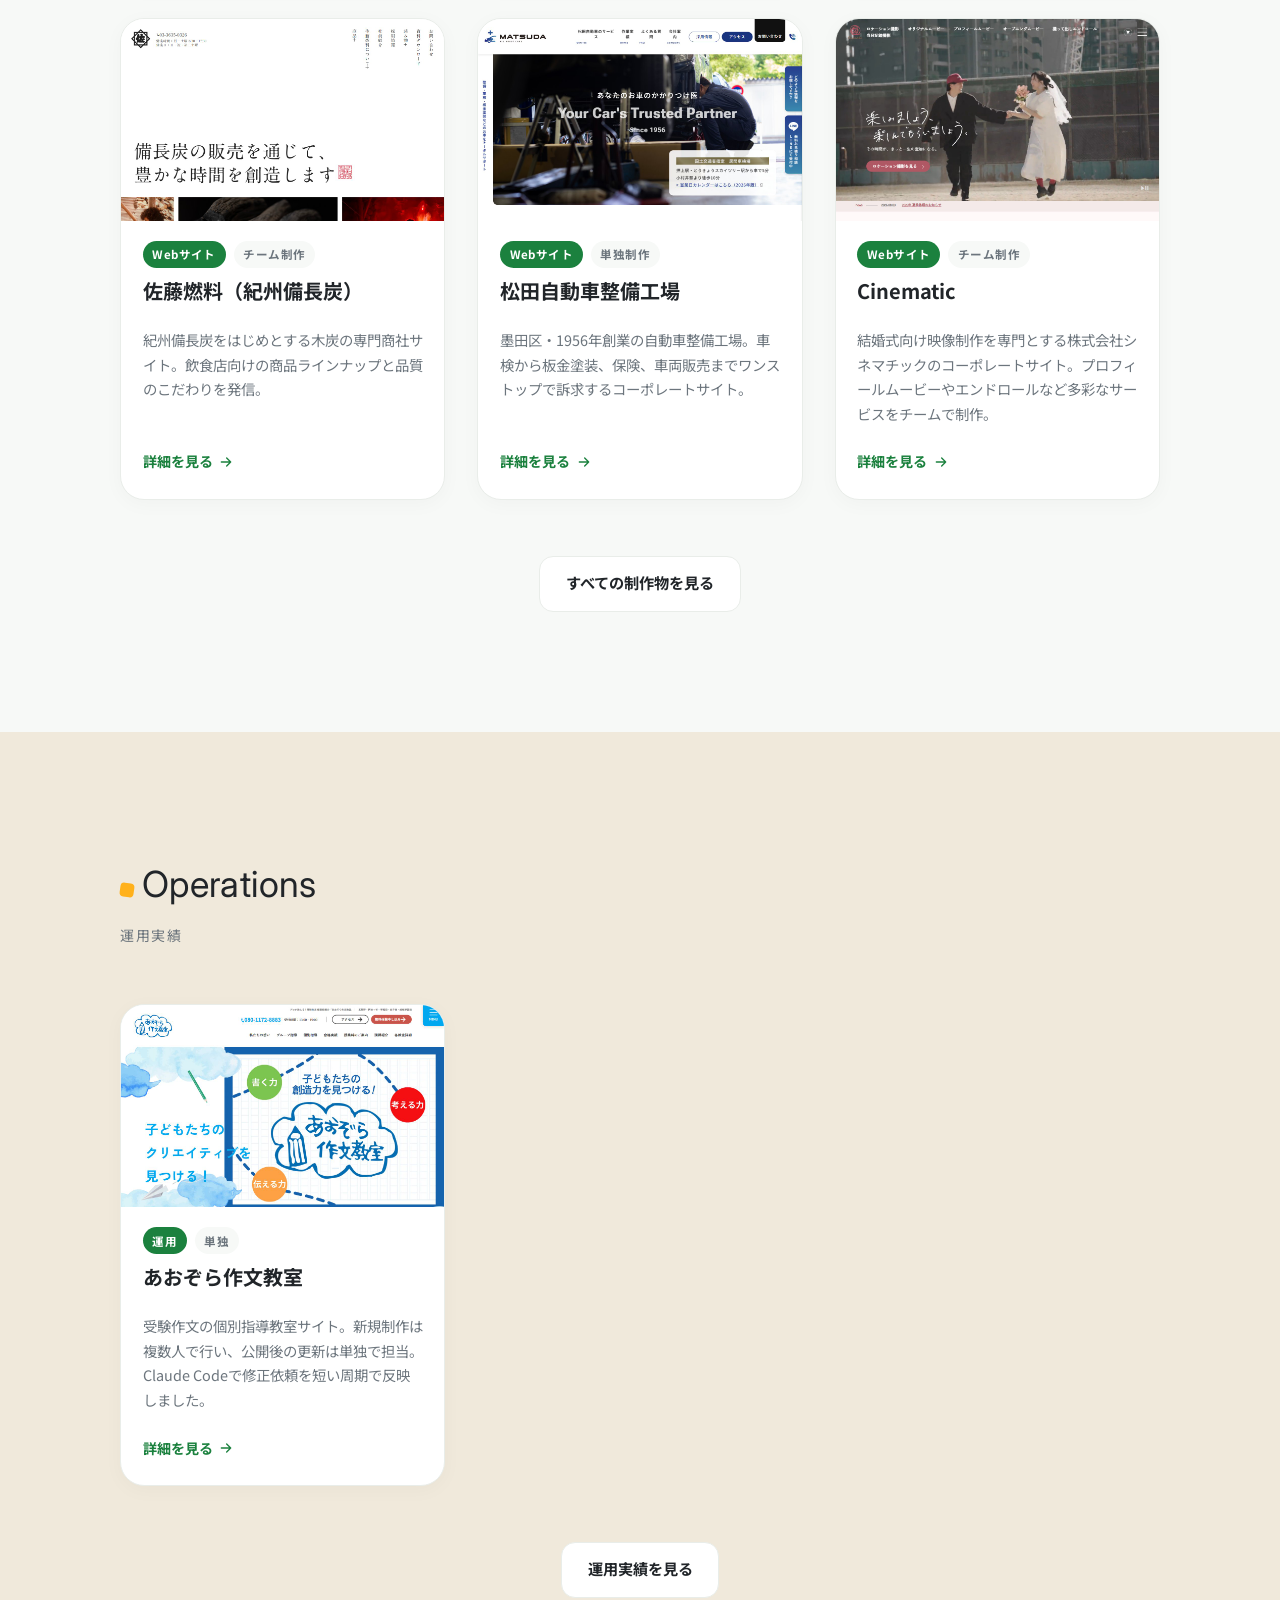
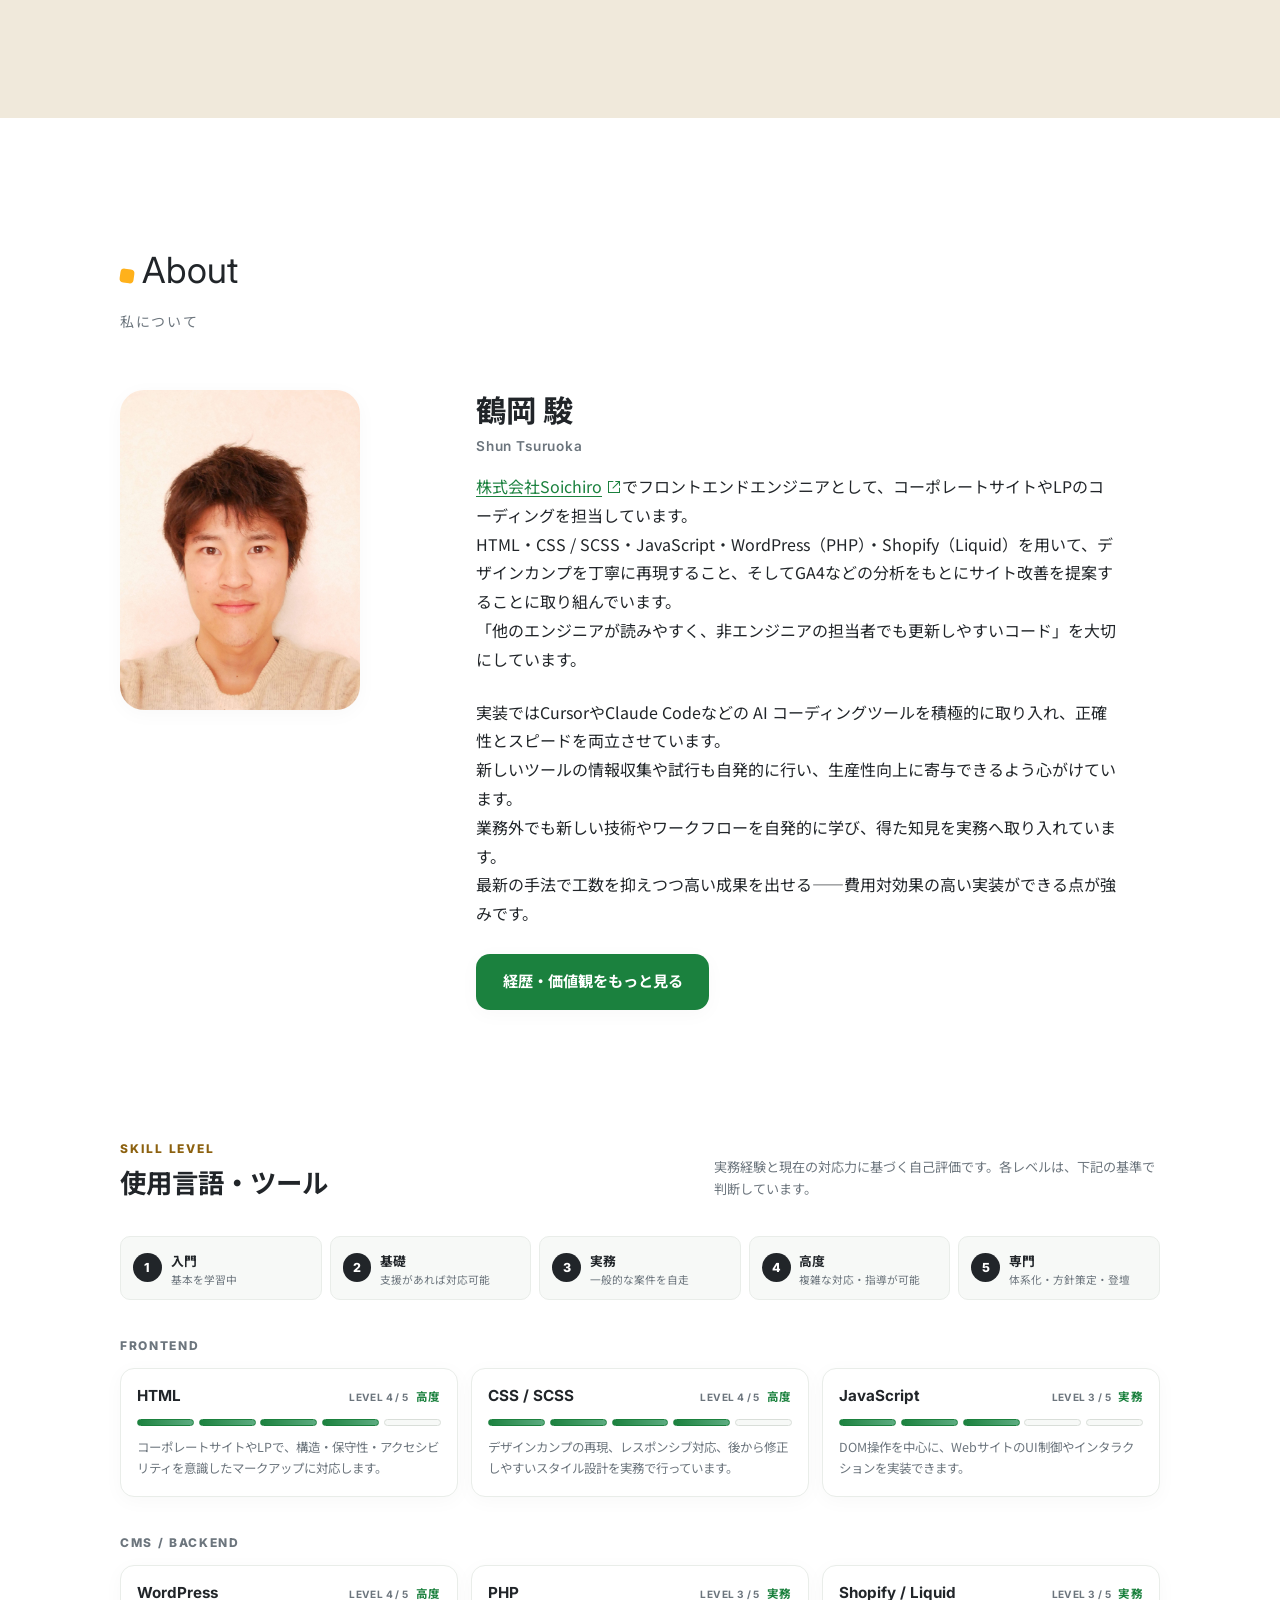
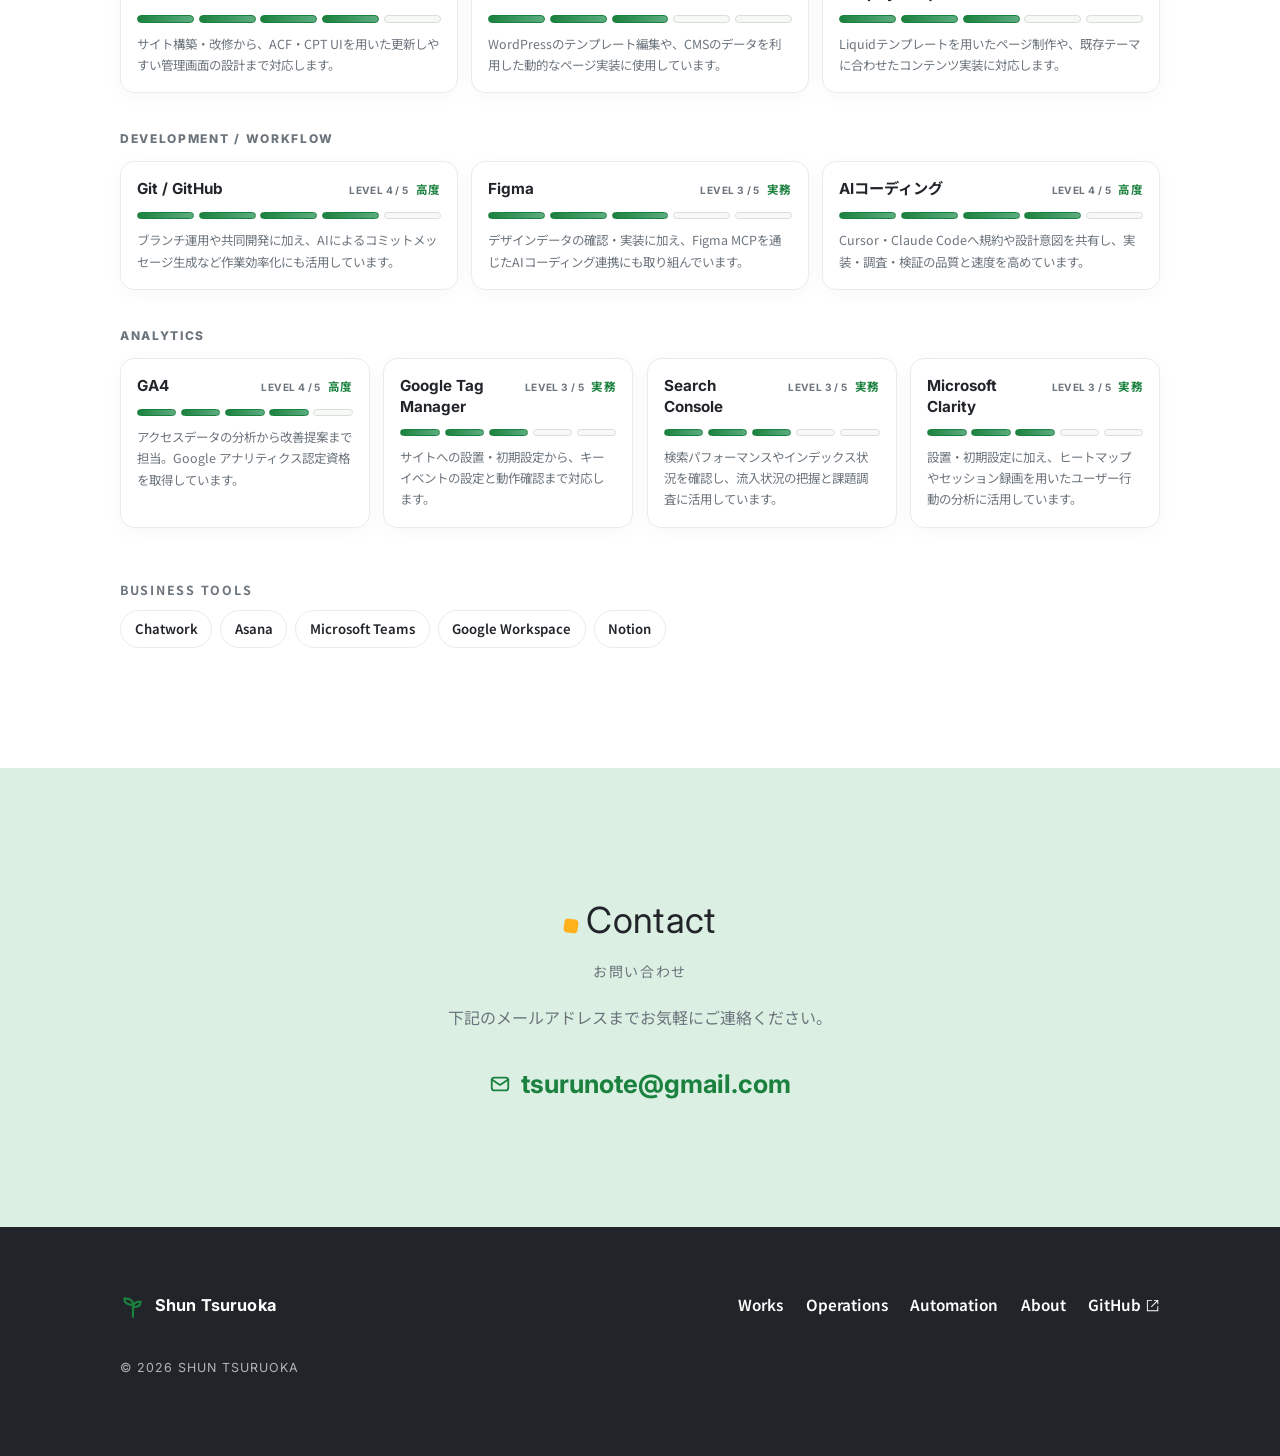
==== commit 02bb5318: "新機能：Claude Codeによる業務自動化ページを追加する ## ファイル追加 - automation.html: Claude Code による業務自動化の詳細ページ  ## テンプレート変更" ====
--- a/index.html
+++ b/index.html
@@ -29,6 +29,7 @@
         <ul class="nav__list">
           <li><a class="nav__link" href="works.html">Works</a></li>
           <li><a class="nav__link" href="operations.html">Operations</a></li>
+          <li><a class="nav__link" href="automation.html">Automation</a></li>
           <li><a class="nav__link" href="about.html">About</a></li>
           <li><a class="nav__link" href="#contact">Contact</a></li>
         </ul>
@@ -262,6 +263,7 @@
         <ul class="nav__list">
           <li><a class="nav__link" href="works.html">Works</a></li>
           <li><a class="nav__link" href="operations.html">Operations</a></li>
+          <li><a class="nav__link" href="automation.html">Automation</a></li>
           <li><a class="nav__link" href="about.html">About</a></li>
           <!-- ↓ GitHubのURLに置き換えてください -->
           <li><a class="nav__link" href="https://github.com/" target="_blank" rel="noopener noreferrer">GitHub</a></li>
--- a/assets/css/style.css
+++ b/assets/css/style.css
@@ -694,6 +694,168 @@
 .back-link .ic { width: 16px; height: 16px; }
 
 /* =========================================================
+   Automation
+   ========================================================= */
+.auto-issues {
+  display: grid; gap: 1rem;
+  grid-template-columns: repeat(auto-fit, minmax(220px, 1fr));
+  margin-top: 0.5rem;
+  font-family: "Noto Sans JP", sans-serif;
+}
+.auto-issue { padding-left: 1rem; border-left: 3px solid var(--accent-2); }
+.auto-issue__label {
+  margin: 0; color: var(--accent-2-ink);
+  font-family: "Inter", sans-serif; font-size: 0.75rem; font-weight: 800; letter-spacing: 0.14em;
+}
+.auto-issue__text { margin: 0.25rem 0 0; font-weight: 700; line-height: 1.6; }
+
+/* 図1：役割分担 */
+.auto-map {
+  margin: 0; padding: clamp(1.2rem, 4vw, 2.2rem);
+  border: 1px solid var(--line); border-radius: var(--r-lg);
+  background: var(--base); box-shadow: var(--shadow);
+  font-family: "Noto Sans JP", sans-serif;
+}
+.auto-map__row { display: flex; justify-content: center; }
+.auto-map__row--split {
+  display: grid; gap: 1rem;
+  grid-template-columns: repeat(3, minmax(0, 1fr));
+}
+.auto-map__node,
+.auto-map__base {
+  padding: 1rem 1.2rem;
+  border: 1.5px solid var(--line); border-radius: var(--r);
+  background: var(--base-2); text-align: center;
+}
+.auto-map__row > .auto-map__node { width: min(100%, 420px); }
+.auto-map__node--person { background: var(--soil); border-color: var(--soil); }
+.auto-map__node--main { background: var(--leaf); border-color: var(--accent-light); }
+.auto-map__role { margin: 0; font-weight: 700; }
+.auto-map__role small {
+  margin-left: 0.4rem; color: var(--accent);
+  font-family: "Inter", "Noto Sans JP", sans-serif; font-size: 0.75rem; font-weight: 800;
+}
+.auto-map__desc { margin: 0.3rem 0 0; color: var(--muted); font-size: 0.82rem; line-height: 1.7; }
+.auto-map__arrow {
+  position: relative; width: 2px; height: 2rem; margin: 0.4rem auto;
+  background: var(--accent-light);
+}
+.auto-map__arrow::after {
+  content: ""; position: absolute; left: 50%; bottom: -2px;
+  border: 6px solid transparent; border-top-color: var(--accent-light);
+  border-bottom-width: 0; transform: translateX(-50%);
+}
+.auto-map__base {
+  margin-top: 1rem;
+  border-style: dashed; background: var(--base);
+}
+.auto-map__caption {
+  margin-top: 1rem; color: var(--muted);
+  font-family: "Noto Sans JP", sans-serif; font-size: 0.78rem; text-align: center;
+}
+@media (max-width: 760px) {
+  .auto-map__row--split { grid-template-columns: 1fr; }
+}
+
+/* 事例：課題 → 解決 → 成果 */
+.auto-cases { display: grid; gap: clamp(2rem, 5vw, 3rem); }
+.auto-case { font-family: "Noto Sans JP", sans-serif; }
+.auto-case__no {
+  margin: 0; color: var(--accent-2-ink);
+  font-family: "Inter", sans-serif; font-size: 0.85rem; font-weight: 800; letter-spacing: 0.1em;
+}
+.auto-case__title { margin: 0.2rem 0 1rem; font-size: clamp(1.15rem, 3vw, 1.35rem); }
+.flow {
+  display: grid; gap: 1.6rem;
+  grid-template-columns: repeat(3, minmax(0, 1fr));
+  margin: 0; padding: 0; list-style: none;
+}
+.flow__step {
+  position: relative;
+  padding: 1.1rem 1.2rem;
+  border: 1px solid var(--line); border-top: 4px solid var(--muted); border-radius: var(--r);
+  background: var(--base); box-shadow: var(--shadow);
+}
+.flow__step--solve { border-top-color: var(--accent-light); }
+.flow__step--result { border-top-color: var(--accent); background: var(--leaf); }
+.flow__step + .flow__step::before {
+  content: ""; position: absolute; top: 50%; left: -1.25rem;
+  border: 7px solid transparent; border-left-color: var(--accent-light);
+  border-right-width: 0; transform: translateY(-50%);
+}
+.flow__label {
+  margin: 0; color: var(--muted);
+  font-size: 0.75rem; font-weight: 700; letter-spacing: 0.14em;
+}
+.flow__step--result .flow__label { color: var(--accent); }
+.flow__text { margin: 0.35rem 0 0; font-size: 0.88rem; line-height: 1.75; }
+@media (max-width: 820px) {
+  .flow { grid-template-columns: 1fr; }
+  .flow__step + .flow__step::before {
+    top: -1.25rem; left: 50%;
+    border: 7px solid transparent; border-top-color: var(--accent-light);
+    border-bottom-width: 0; transform: translateX(-50%);
+  }
+}
+
+/* 図2：改善サイクル */
+.cycle { margin: 0; }
+.cycle__list {
+  display: grid; gap: 1.6rem;
+  grid-template-columns: repeat(4, minmax(0, 1fr));
+  margin: 0; padding: 0; list-style: none;
+  font-family: "Noto Sans JP", sans-serif;
+}
+.cycle__step {
+  position: relative;
+  display: flex; flex-direction: column; align-items: center; gap: 0.6rem;
+  padding: 1.2rem 1rem;
+  border-radius: var(--r); background: var(--base); box-shadow: var(--shadow);
+  text-align: center;
+}
+.cycle__step + .cycle__step::before {
+  content: ""; position: absolute; top: 50%; left: -1.25rem;
+  border: 7px solid transparent; border-left-color: var(--accent);
+  border-right-width: 0; transform: translateY(-50%);
+}
+.cycle__no {
+  display: grid; place-items: center;
+  width: 2.2rem; height: 2.2rem; border-radius: 50%;
+  background: var(--accent); color: #fff;
+  font-family: "Inter", sans-serif; font-weight: 800;
+}
+.cycle__text { margin: 0; font-size: 0.88rem; font-weight: 700; line-height: 1.6; }
+@media (max-width: 820px) {
+  .cycle__list { grid-template-columns: 1fr; }
+  .cycle__step + .cycle__step::before {
+    top: -1.25rem; left: 50%;
+    border: 7px solid transparent; border-top-color: var(--accent);
+    border-bottom-width: 0; transform: translateX(-50%);
+  }
+}
+
+/* 成果 */
+.auto-stats {
+  display: grid; gap: 1rem;
+  grid-template-columns: repeat(auto-fit, minmax(200px, 1fr));
+  margin-bottom: clamp(1.5rem, 4vw, 2.2rem);
+  font-family: "Noto Sans JP", sans-serif;
+}
+.auto-stat {
+  padding: 1.3rem 1.4rem;
+  border: 1px solid var(--line); border-radius: var(--r);
+  background: var(--base); box-shadow: var(--shadow);
+  text-align: center;
+}
+.auto-stat__num {
+  margin: 0; color: var(--accent);
+  font-family: "Inter", sans-serif; font-size: clamp(2rem, 6vw, 2.6rem); font-weight: 800; line-height: 1.2;
+}
+.auto-stat__num small { margin-left: 0.2rem; font-family: "Noto Sans JP", sans-serif; font-size: 0.9rem; }
+.auto-stat__label { margin: 0.3rem 0 0; color: var(--muted); font-size: 0.82rem; line-height: 1.6; }
+.auto-effort { margin-bottom: 0; }
+
+/* =========================================================
    Contact / Footer
    ========================================================= */
 .contact { text-align: center; }
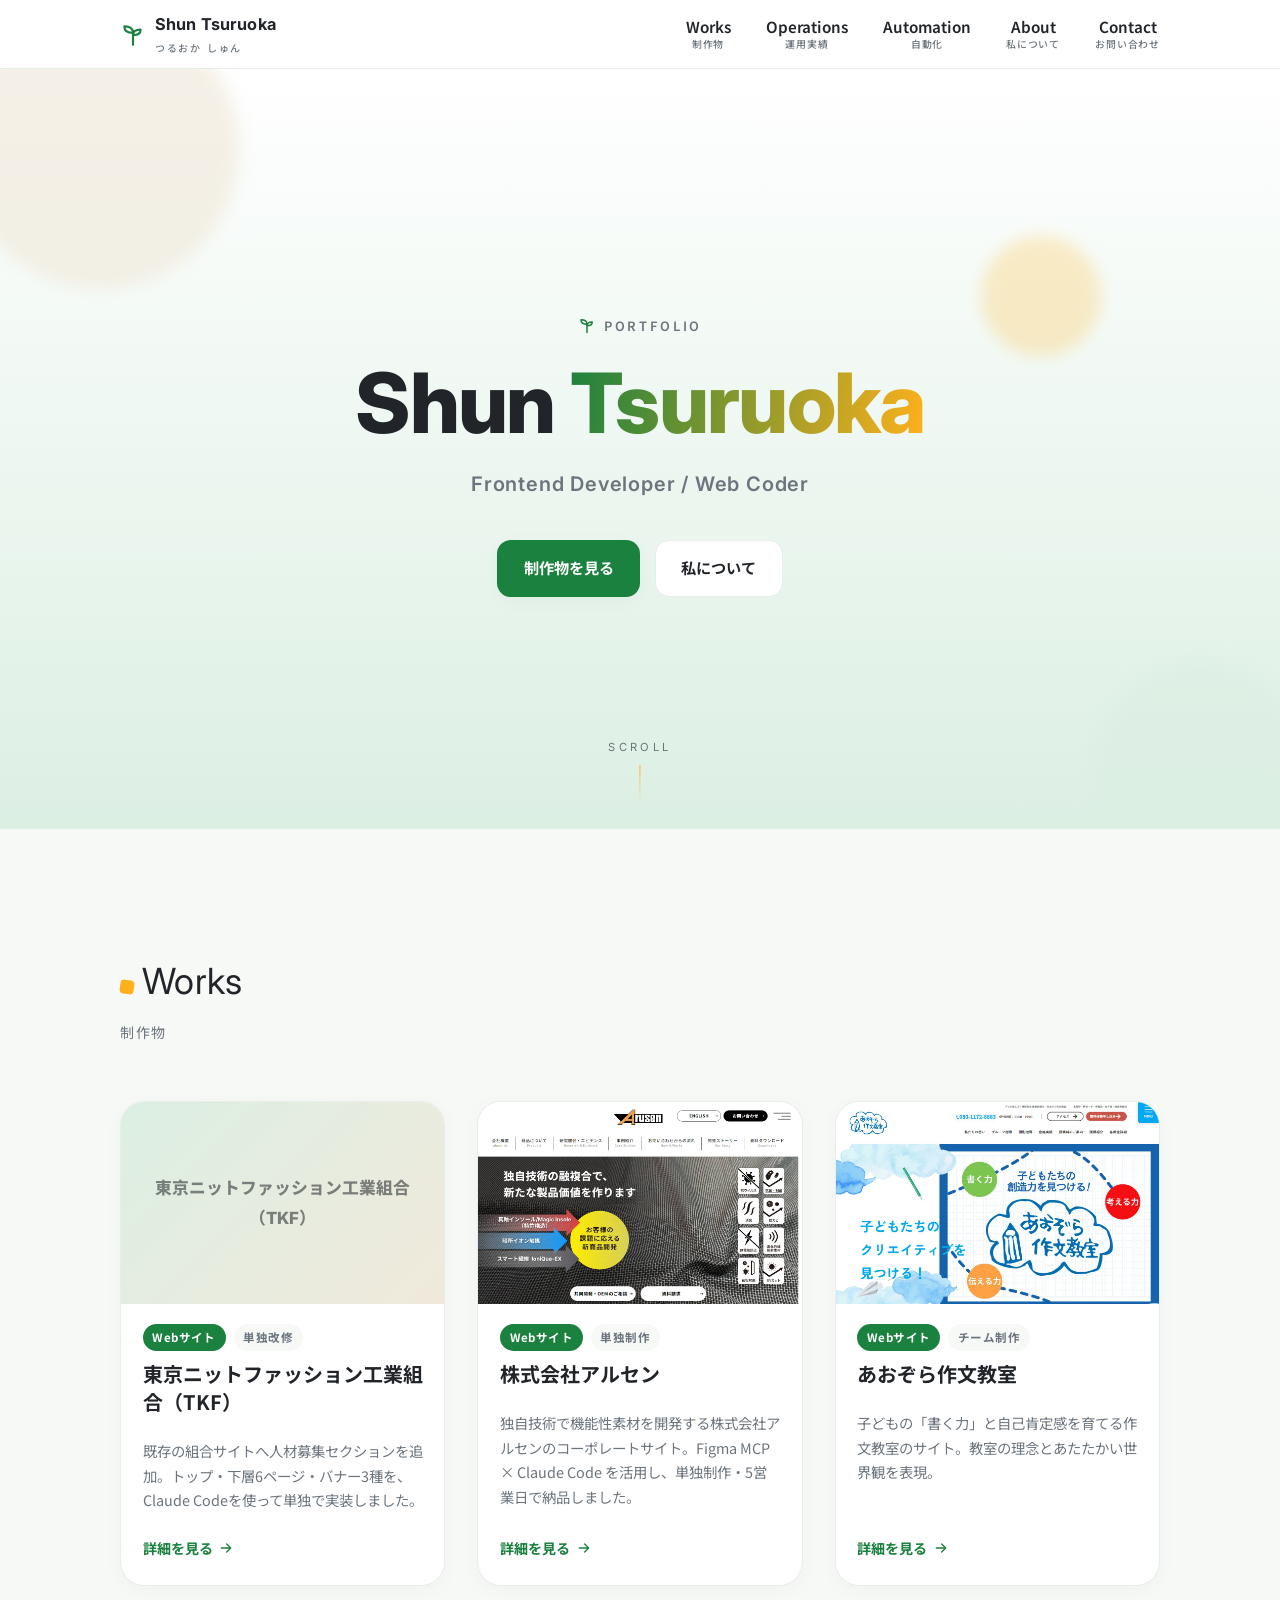
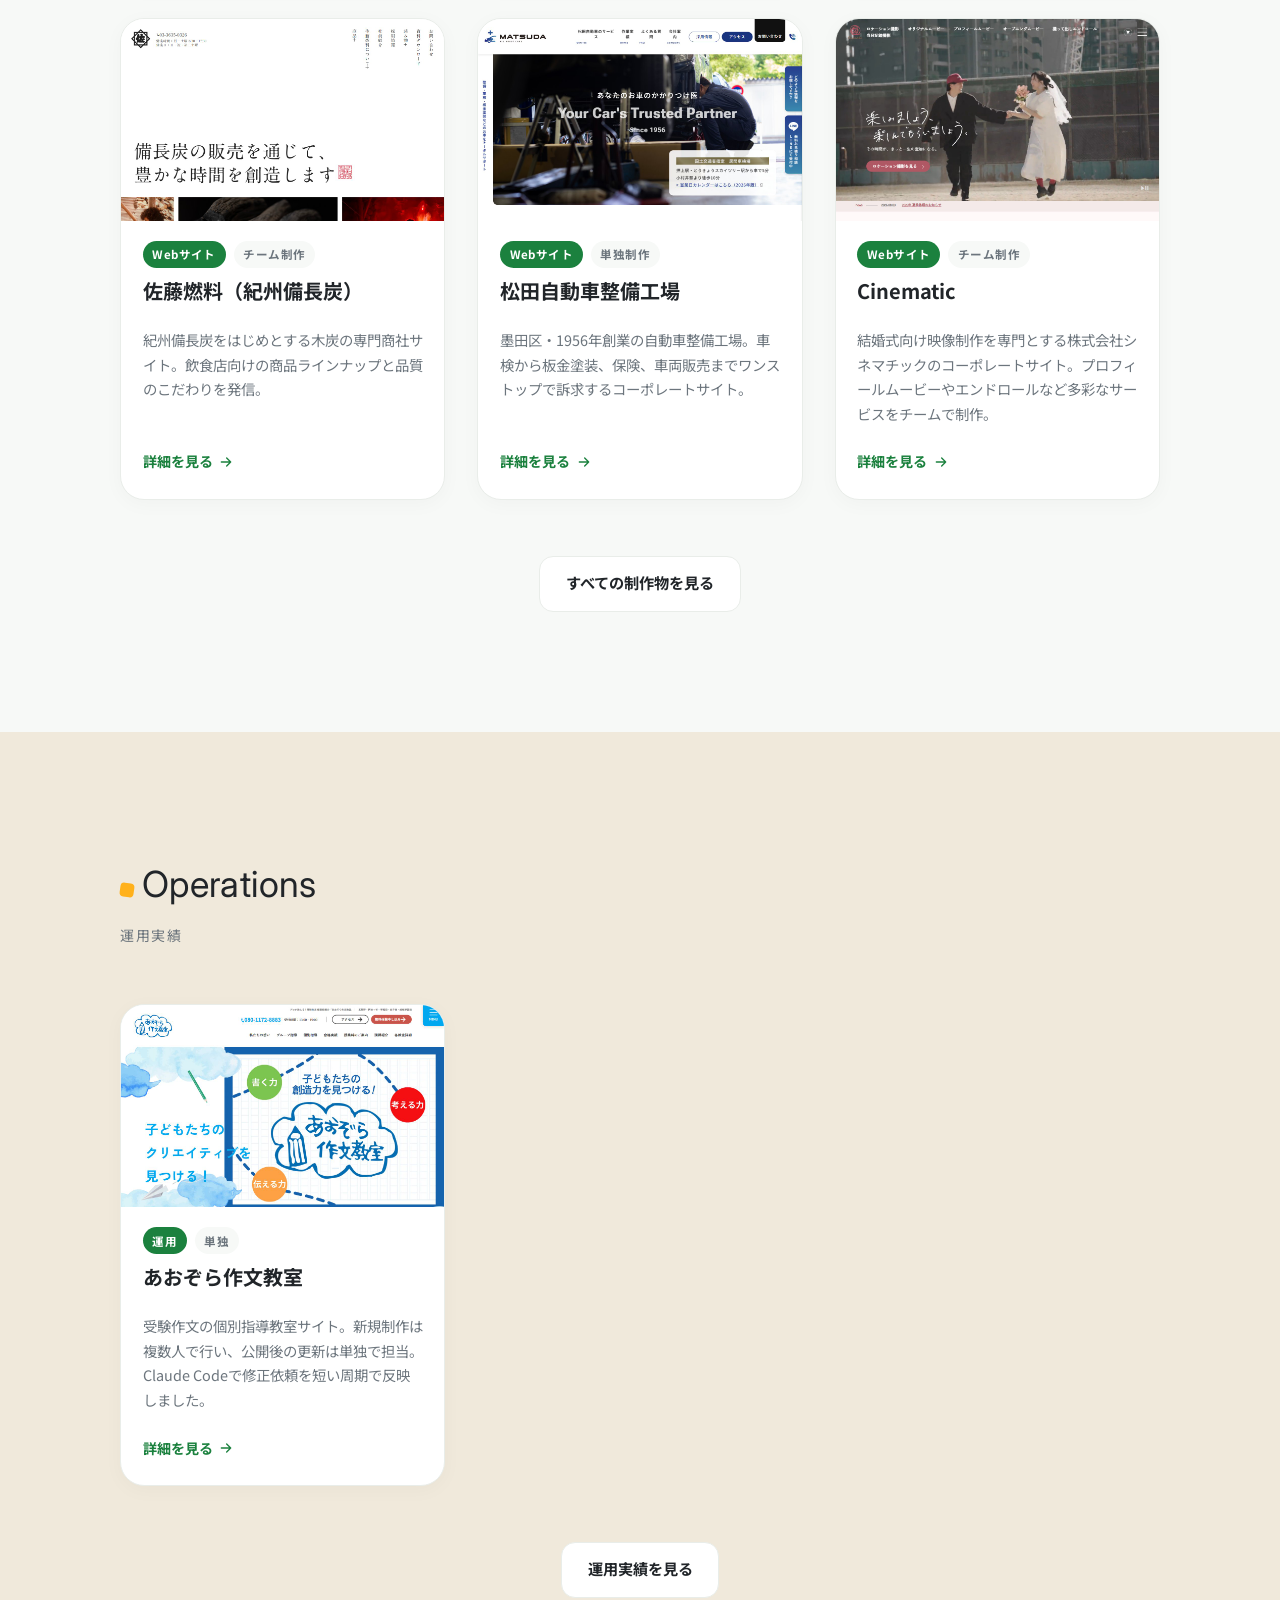
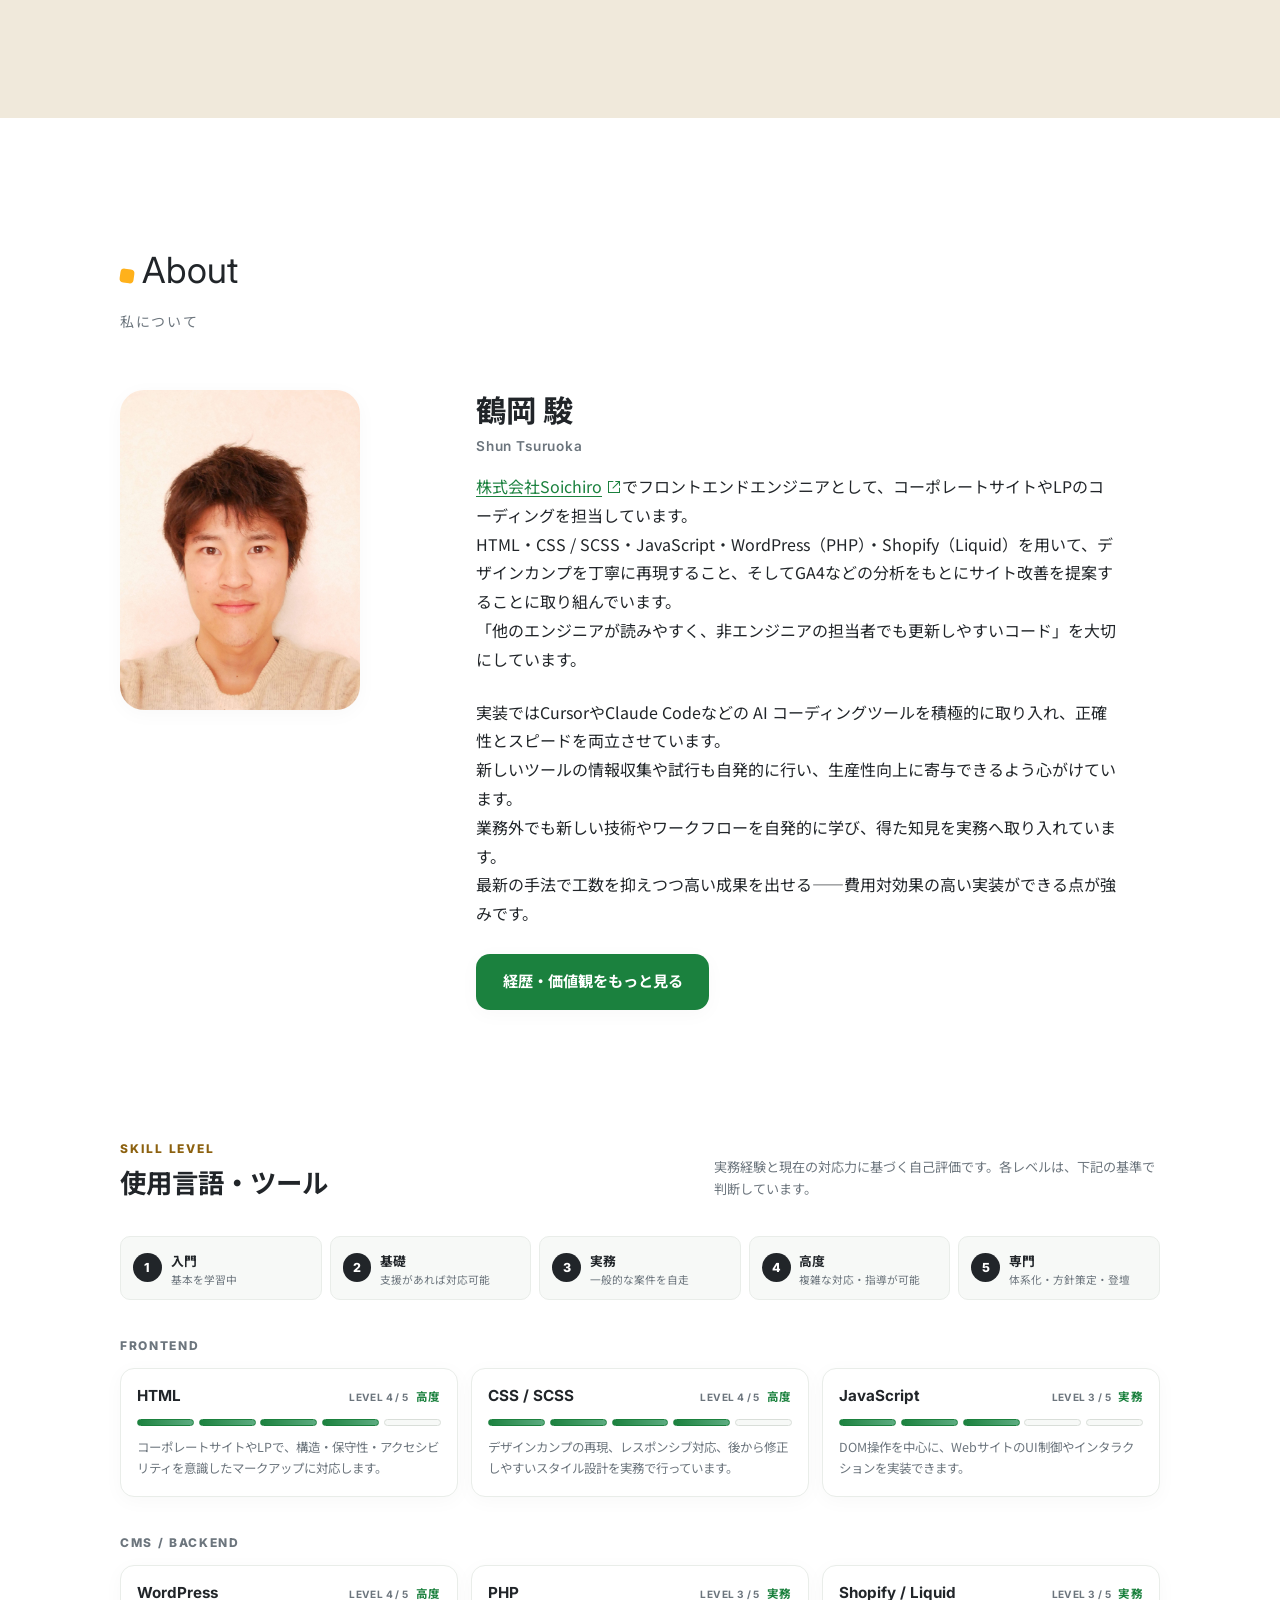
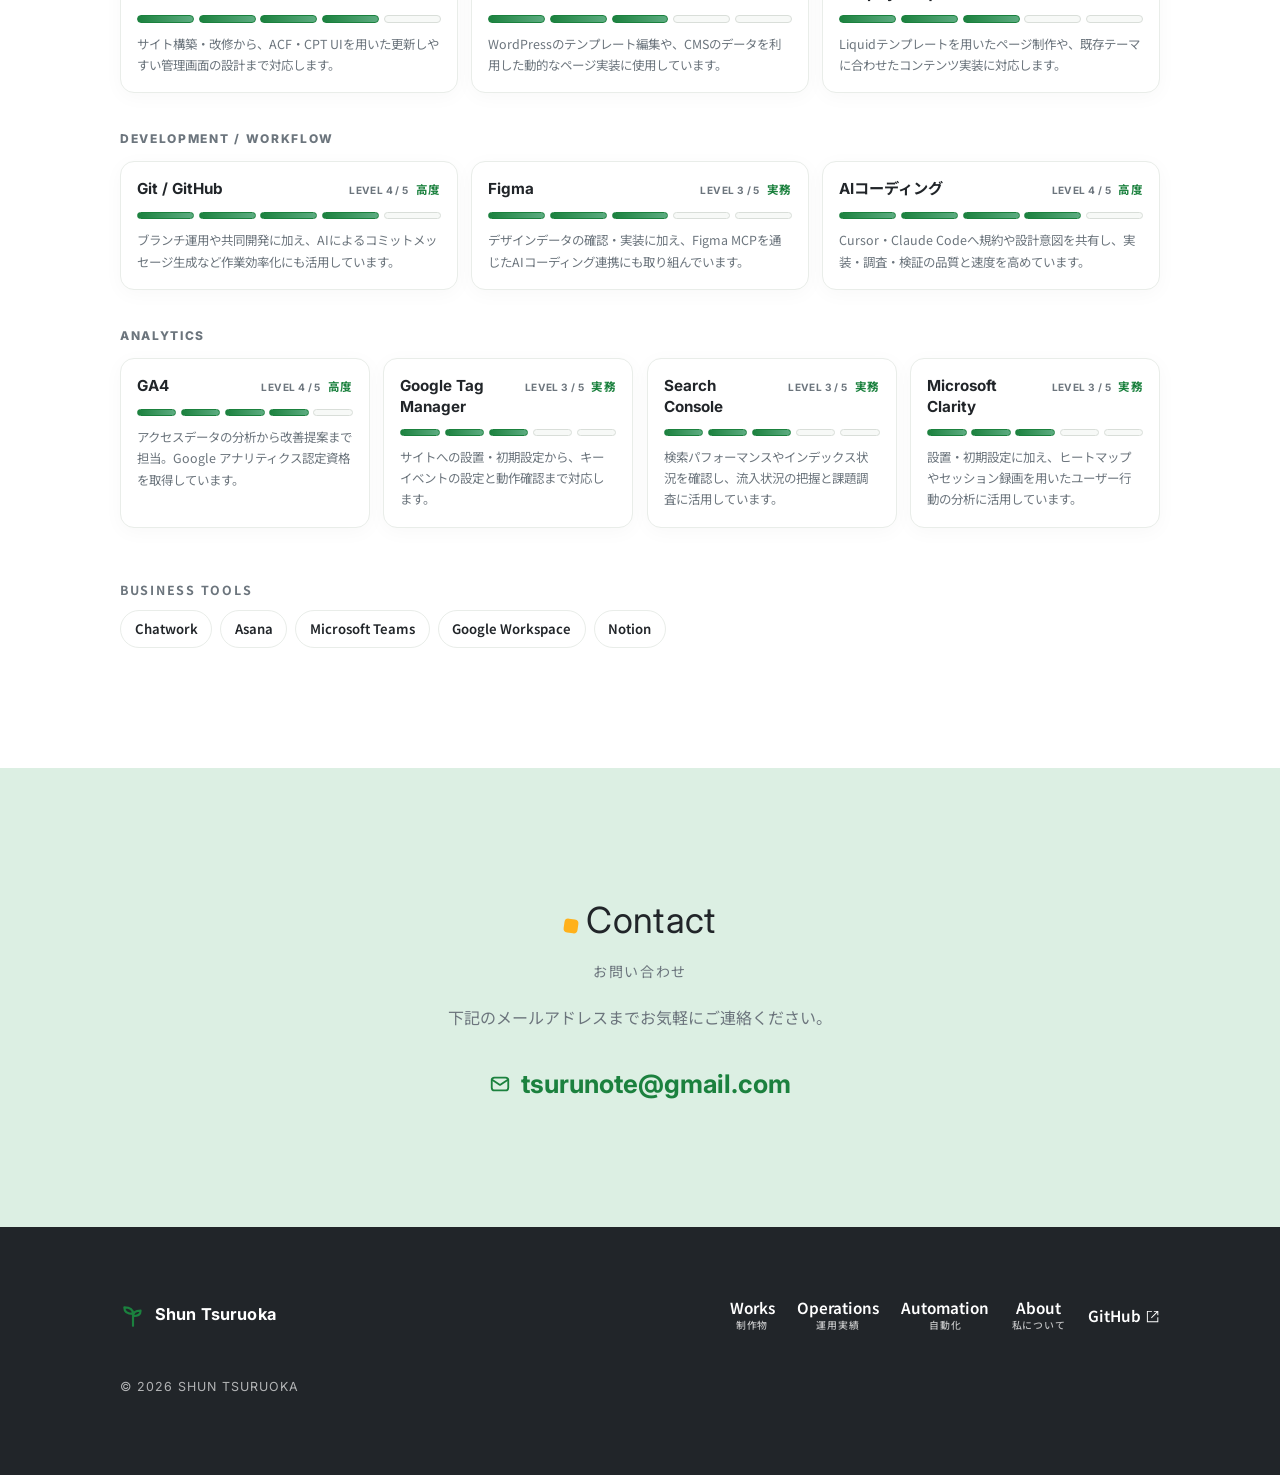
==== commit d0a57cff: "修正：自動化ページの見せ方とナビの表記を改善する ## テンプレート変更 - automation.html: 事例の課題・解決を箇条書きに変更し、成果に喜ぶ人のアイコンを追加 - index.htm" ====
--- a/index.html
+++ b/index.html
@@ -27,11 +27,11 @@
       <button class="nav-toggle" aria-expanded="false" aria-controls="site-nav" aria-label="メニューを開閉する"><span></span></button>
       <nav class="nav" id="site-nav" aria-label="メインメニュー">
         <ul class="nav__list">
-          <li><a class="nav__link" href="works.html">Works</a></li>
-          <li><a class="nav__link" href="operations.html">Operations</a></li>
-          <li><a class="nav__link" href="automation.html">Automation</a></li>
-          <li><a class="nav__link" href="about.html">About</a></li>
-          <li><a class="nav__link" href="#contact">Contact</a></li>
+          <li><a class="nav__link" href="works.html">Works<span class="nav__ja">制作物</span></a></li>
+          <li><a class="nav__link" href="operations.html">Operations<span class="nav__ja">運用実績</span></a></li>
+          <li><a class="nav__link" href="automation.html">Automation<span class="nav__ja">自動化</span></a></li>
+          <li><a class="nav__link" href="about.html">About<span class="nav__ja">私について</span></a></li>
+          <li><a class="nav__link" href="#contact">Contact<span class="nav__ja">お問い合わせ</span></a></li>
         </ul>
       </nav>
     </div>
@@ -261,10 +261,10 @@
       </a>
       <nav aria-label="フッターメニュー">
         <ul class="nav__list">
-          <li><a class="nav__link" href="works.html">Works</a></li>
-          <li><a class="nav__link" href="operations.html">Operations</a></li>
-          <li><a class="nav__link" href="automation.html">Automation</a></li>
-          <li><a class="nav__link" href="about.html">About</a></li>
+          <li><a class="nav__link" href="works.html">Works<span class="nav__ja">制作物</span></a></li>
+          <li><a class="nav__link" href="operations.html">Operations<span class="nav__ja">運用実績</span></a></li>
+          <li><a class="nav__link" href="automation.html">Automation<span class="nav__ja">自動化</span></a></li>
+          <li><a class="nav__link" href="about.html">About<span class="nav__ja">私について</span></a></li>
           <!-- ↓ GitHubのURLに置き換えてください -->
           <li><a class="nav__link" href="https://github.com/" target="_blank" rel="noopener noreferrer">GitHub</a></li>
         </ul>
--- a/assets/css/style.css
+++ b/assets/css/style.css
@@ -157,6 +157,11 @@
 .nav__link {
   position: relative; font-weight: 600; font-size: 0.95rem; padding-block: 0.4rem;
   font-family: "Noto Sans JP", sans-serif;
+  display: inline-block; text-align: center; line-height: 1.35;
+}
+.nav__ja {
+  display: block; margin-top: 0.15em;
+  color: var(--muted); font-size: 0.65em; font-weight: 500; letter-spacing: 0.08em;
 }
 .nav__link::after {
   content: ""; position: absolute; left: 0; bottom: -2px;
@@ -207,7 +212,7 @@
   }
   .nav__list > li { width: 100%; }
   .nav__link {
-    display: flex; align-items: center; justify-content: center;
+    display: block; text-align: center;
     width: 100%; min-height: 4rem;
     padding: 1.1rem var(--gutter); border-bottom: none;
     font-size: clamp(1.6rem, 7vw, 2.25rem);
@@ -789,6 +794,28 @@
 }
 .flow__step--result .flow__label { color: var(--accent); }
 .flow__text { margin: 0.35rem 0 0; font-size: 0.88rem; line-height: 1.75; }
+.flow__list { display: grid; gap: 0.3rem; margin-top: 0.45rem; font-size: 0.88rem; line-height: 1.65; }
+.flow__list li { position: relative; padding-left: 1rem; }
+.flow__list li::before {
+  content: ""; position: absolute; left: 0; top: 0.62em;
+  width: 6px; height: 6px; border-radius: 50%;
+  background: var(--muted);
+}
+.flow__step--solve .flow__list li::before { background: var(--accent-light); }
+
+/* 成果：喜んでいる人のアイコン */
+.flow__step--result { display: flex; align-items: flex-start; gap: 0.9rem; }
+.flow__icon {
+  flex-shrink: 0;
+  display: grid; place-items: center;
+  width: 56px; height: 56px; border-radius: 50%;
+  background: var(--base); border: 1.5px solid var(--accent-light);
+  color: var(--accent);
+  box-shadow: var(--shadow);
+}
+.flow__icon svg { width: 34px; height: 34px; }
+.flow__icon-spark { fill: var(--accent-2); }
+.flow__body { min-width: 0; }
 @media (max-width: 820px) {
   .flow { grid-template-columns: 1fr; }
   .flow__step + .flow__step::before {
@@ -870,6 +897,7 @@
 .site-footer__inner { display: flex; flex-wrap: wrap; gap: 1.5rem 2rem; align-items: center; justify-content: space-between; }
 .site-footer .nav__list { gap: 1.4rem; }
 .site-footer .nav__link::after { background: var(--accent); }
+.site-footer .nav__ja { color: inherit; opacity: 0.7; }
 .site-footer a:hover { color: var(--accent); }
 .site-footer__copy { font-size: 0.78rem; opacity: 0.65; letter-spacing: 0.08em; width: 100%; }
 
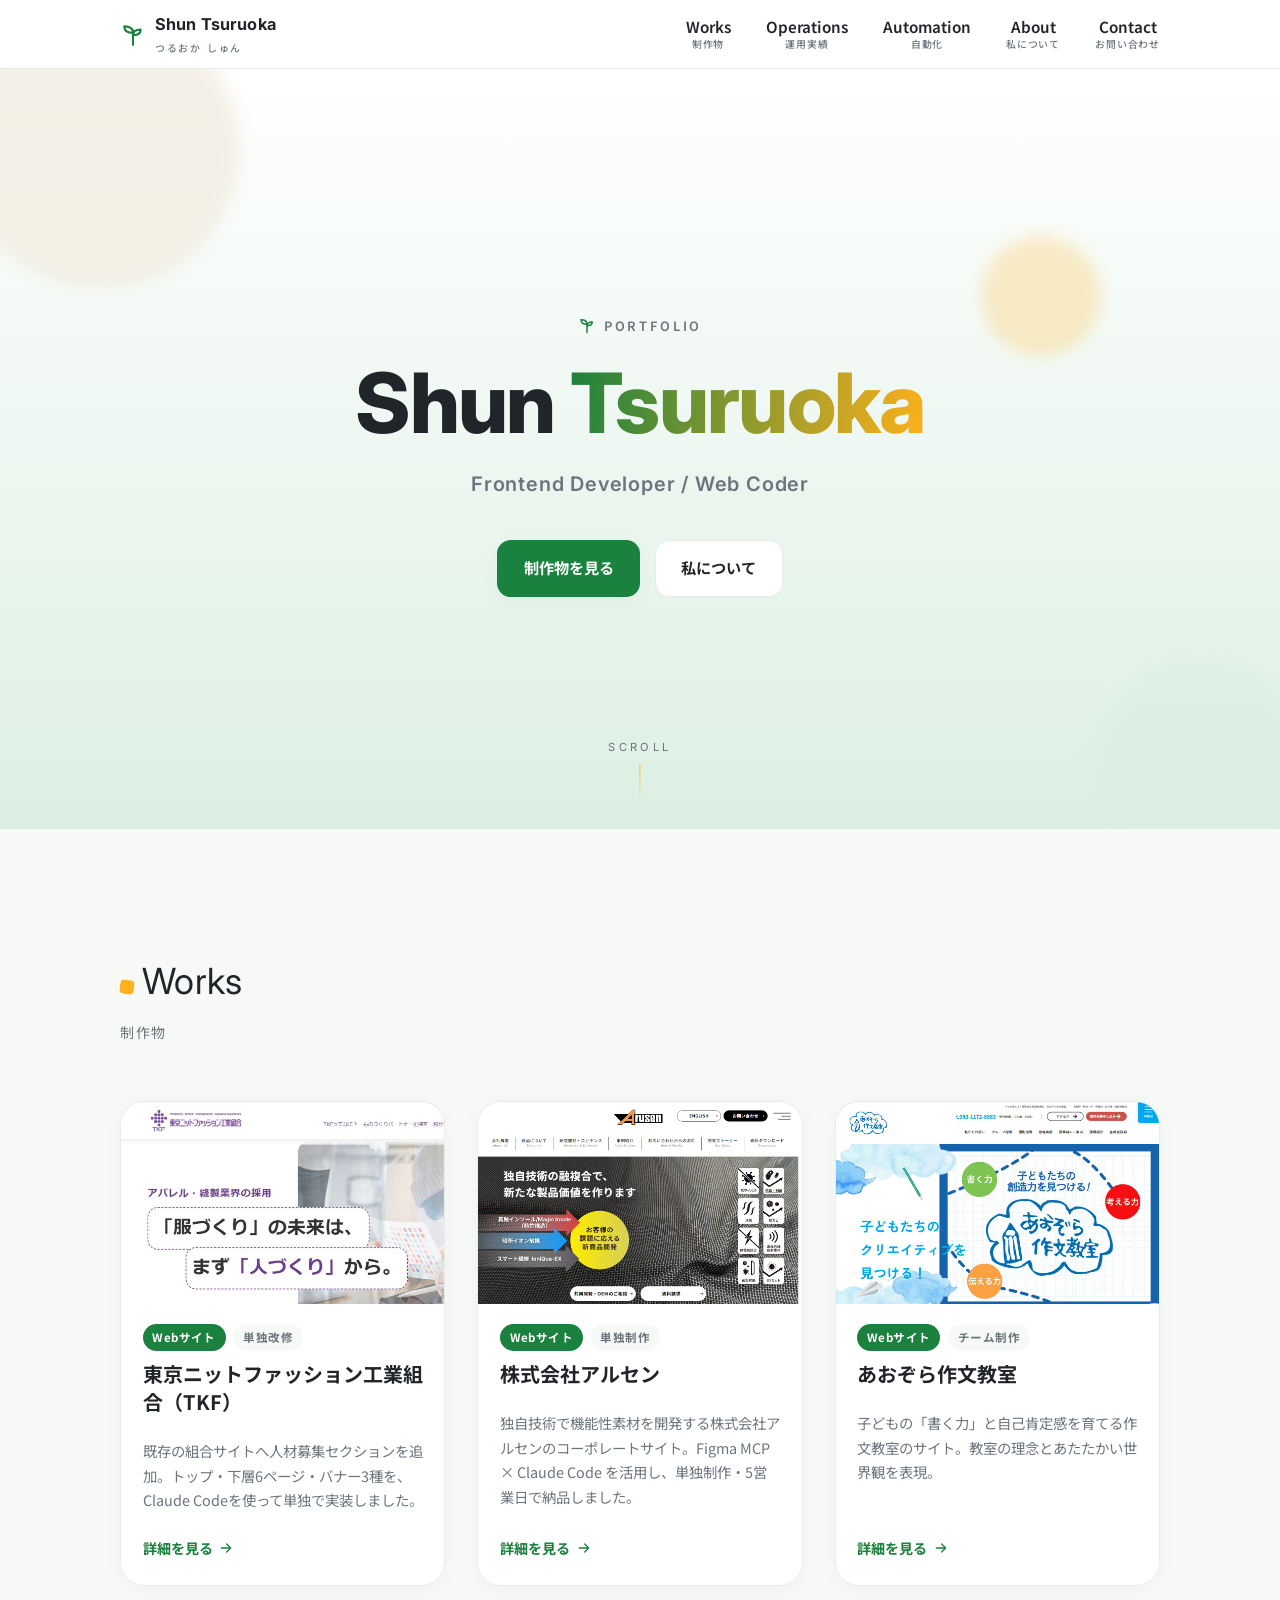
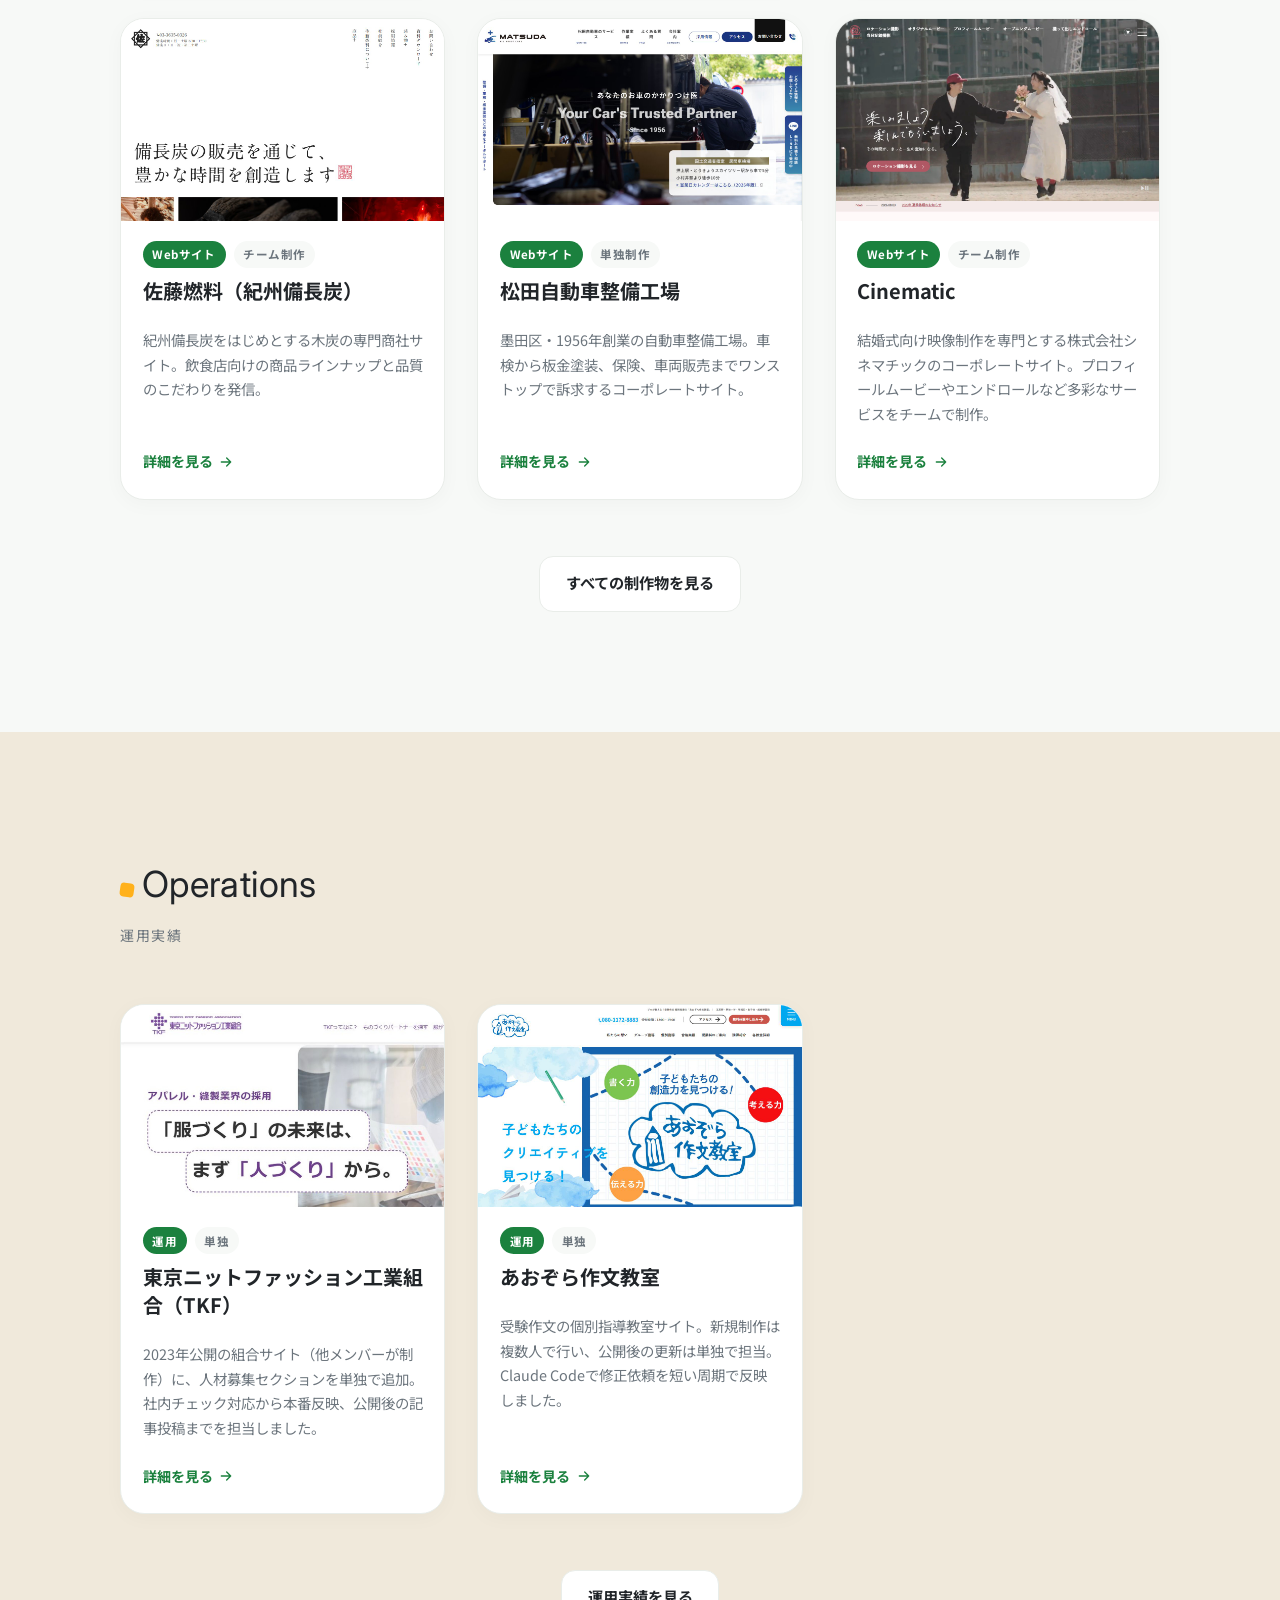
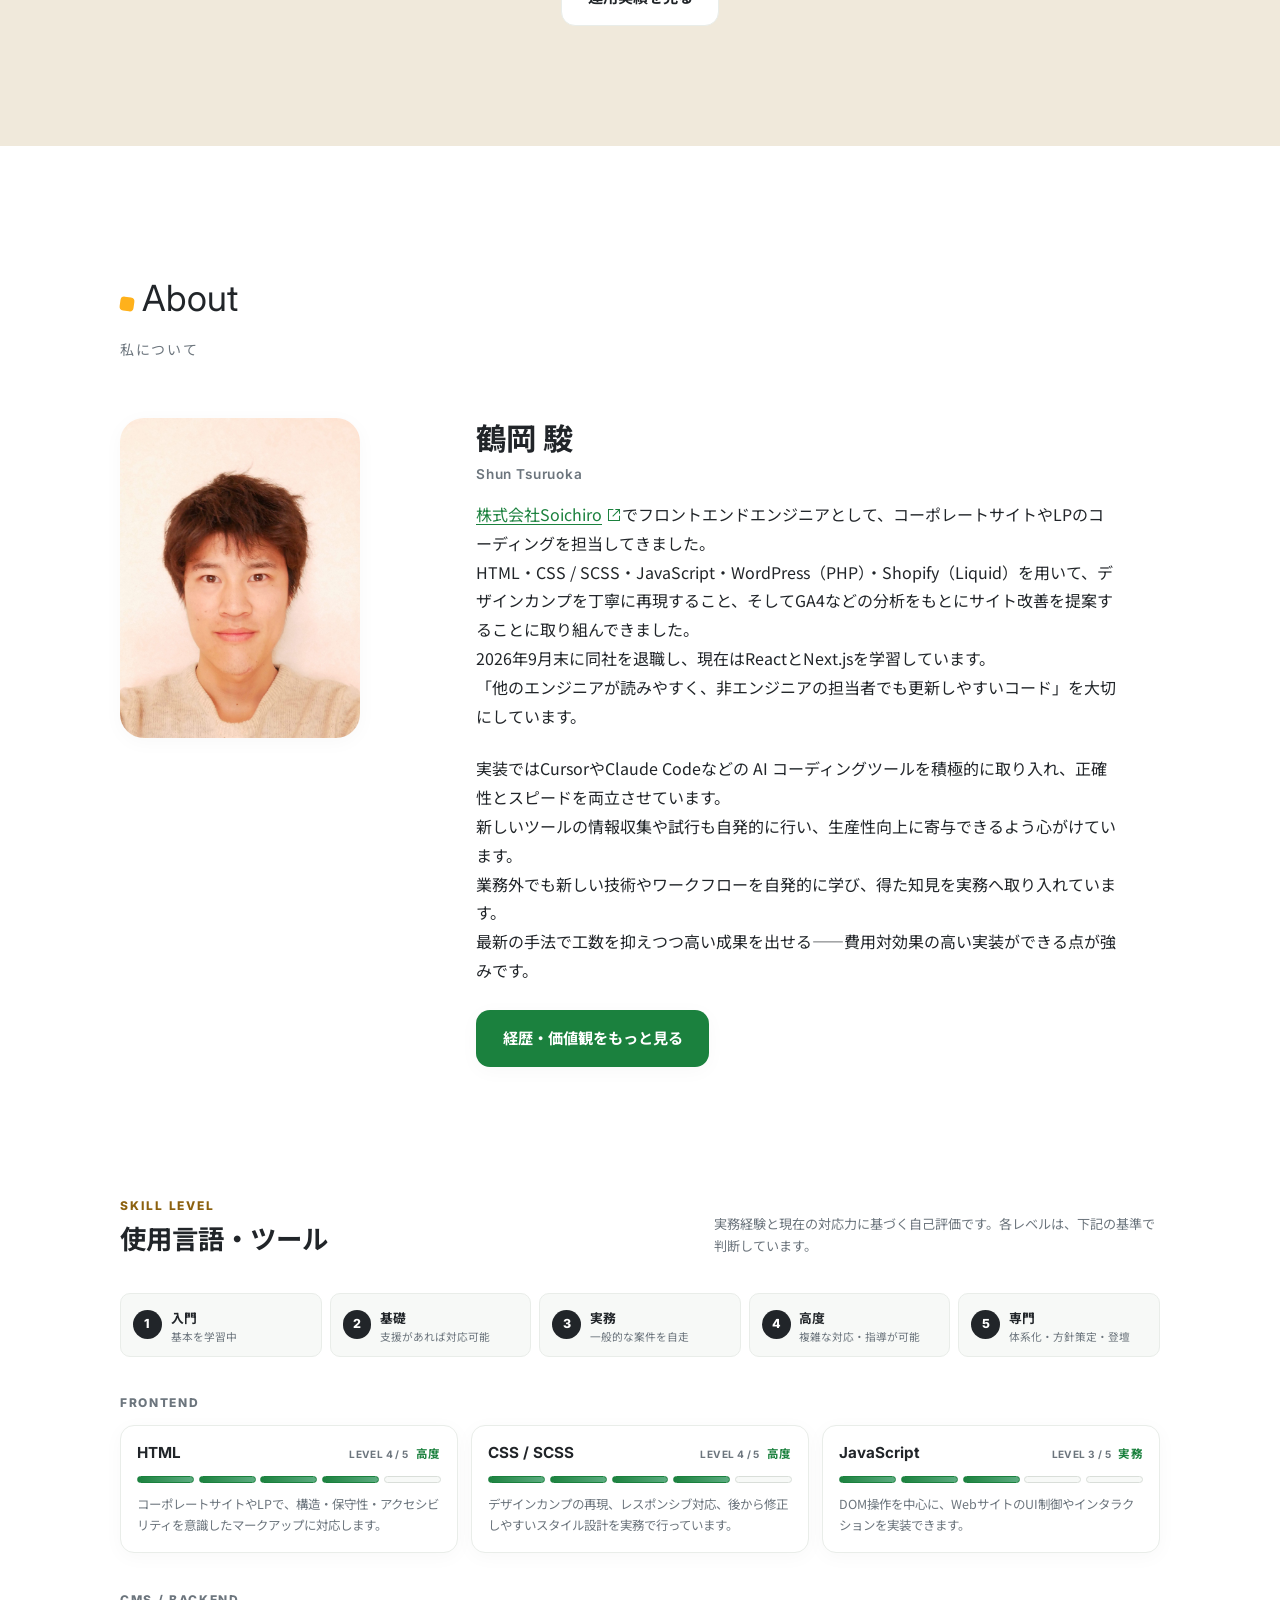
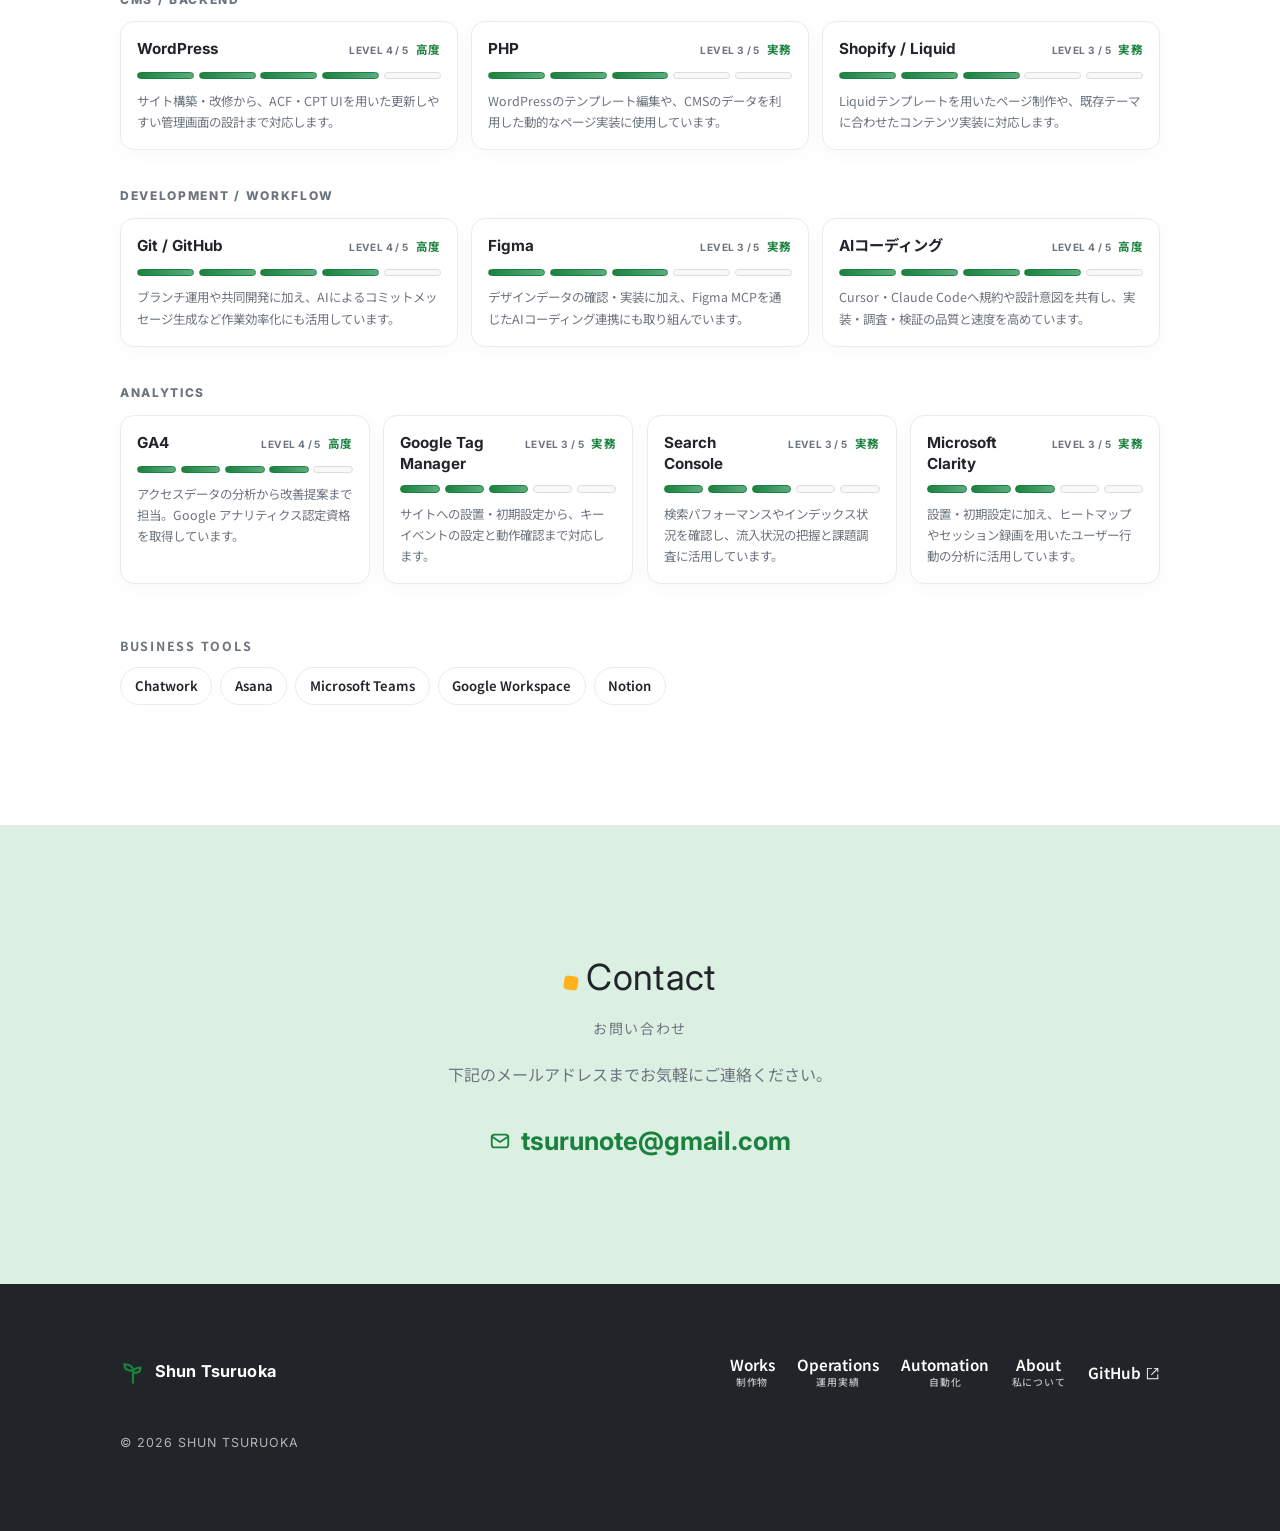
==== commit 6d2de6a6: "更新：退職と学習状況の反映、自動化ページに学習の仕組みを追加 ## テンプレート変更 - about.html / index.html: 2026年9月末退職とReact・Next.js学習中を追記" ====
--- a/index.html
+++ b/index.html
@@ -104,8 +104,9 @@
           <div class="reveal">
             <h3 class="profile__name">鶴岡 駿<small>Shun Tsuruoka</small></h3>
             <p class="profile__lead">
-              <a class="inline-link" href="https://soichiro.co.jp/" target="_blank" rel="noopener noreferrer">株式会社Soichiro</a>でフロントエンドエンジニアとして、コーポレートサイトやLPのコーディングを担当しています。<br>
-              HTML・CSS / SCSS・JavaScript・WordPress（PHP）・Shopify（Liquid）を用いて、デザインカンプを丁寧に再現すること、そしてGA4などの分析をもとにサイト改善を提案することに取り組んでいます。<br>
+              <a class="inline-link" href="https://soichiro.co.jp/" target="_blank" rel="noopener noreferrer">株式会社Soichiro</a>でフロントエンドエンジニアとして、コーポレートサイトやLPのコーディングを担当してきました。<br>
+              HTML・CSS / SCSS・JavaScript・WordPress（PHP）・Shopify（Liquid）を用いて、デザインカンプを丁寧に再現すること、そしてGA4などの分析をもとにサイト改善を提案することに取り組んできました。<br>
+              2026年9月末に同社を退職し、現在はReactとNext.jsを学習しています。<br>
               「他のエンジニアが読みやすく、非エンジニアの担当者でも更新しやすいコード」を大切にしています。
             </p>
             <p class="profile__lead">
--- a/assets/css/style.css
+++ b/assets/css/style.css
@@ -790,7 +790,7 @@
 }
 .flow__label {
   margin: 0; color: var(--muted);
-  font-size: 0.75rem; font-weight: 700; letter-spacing: 0.14em;
+  font-size: 0.875rem; font-weight: 700; letter-spacing: 0.14em;
 }
 .flow__step--result .flow__label { color: var(--accent); }
 .flow__text { margin: 0.35rem 0 0; font-size: 0.88rem; line-height: 1.75; }
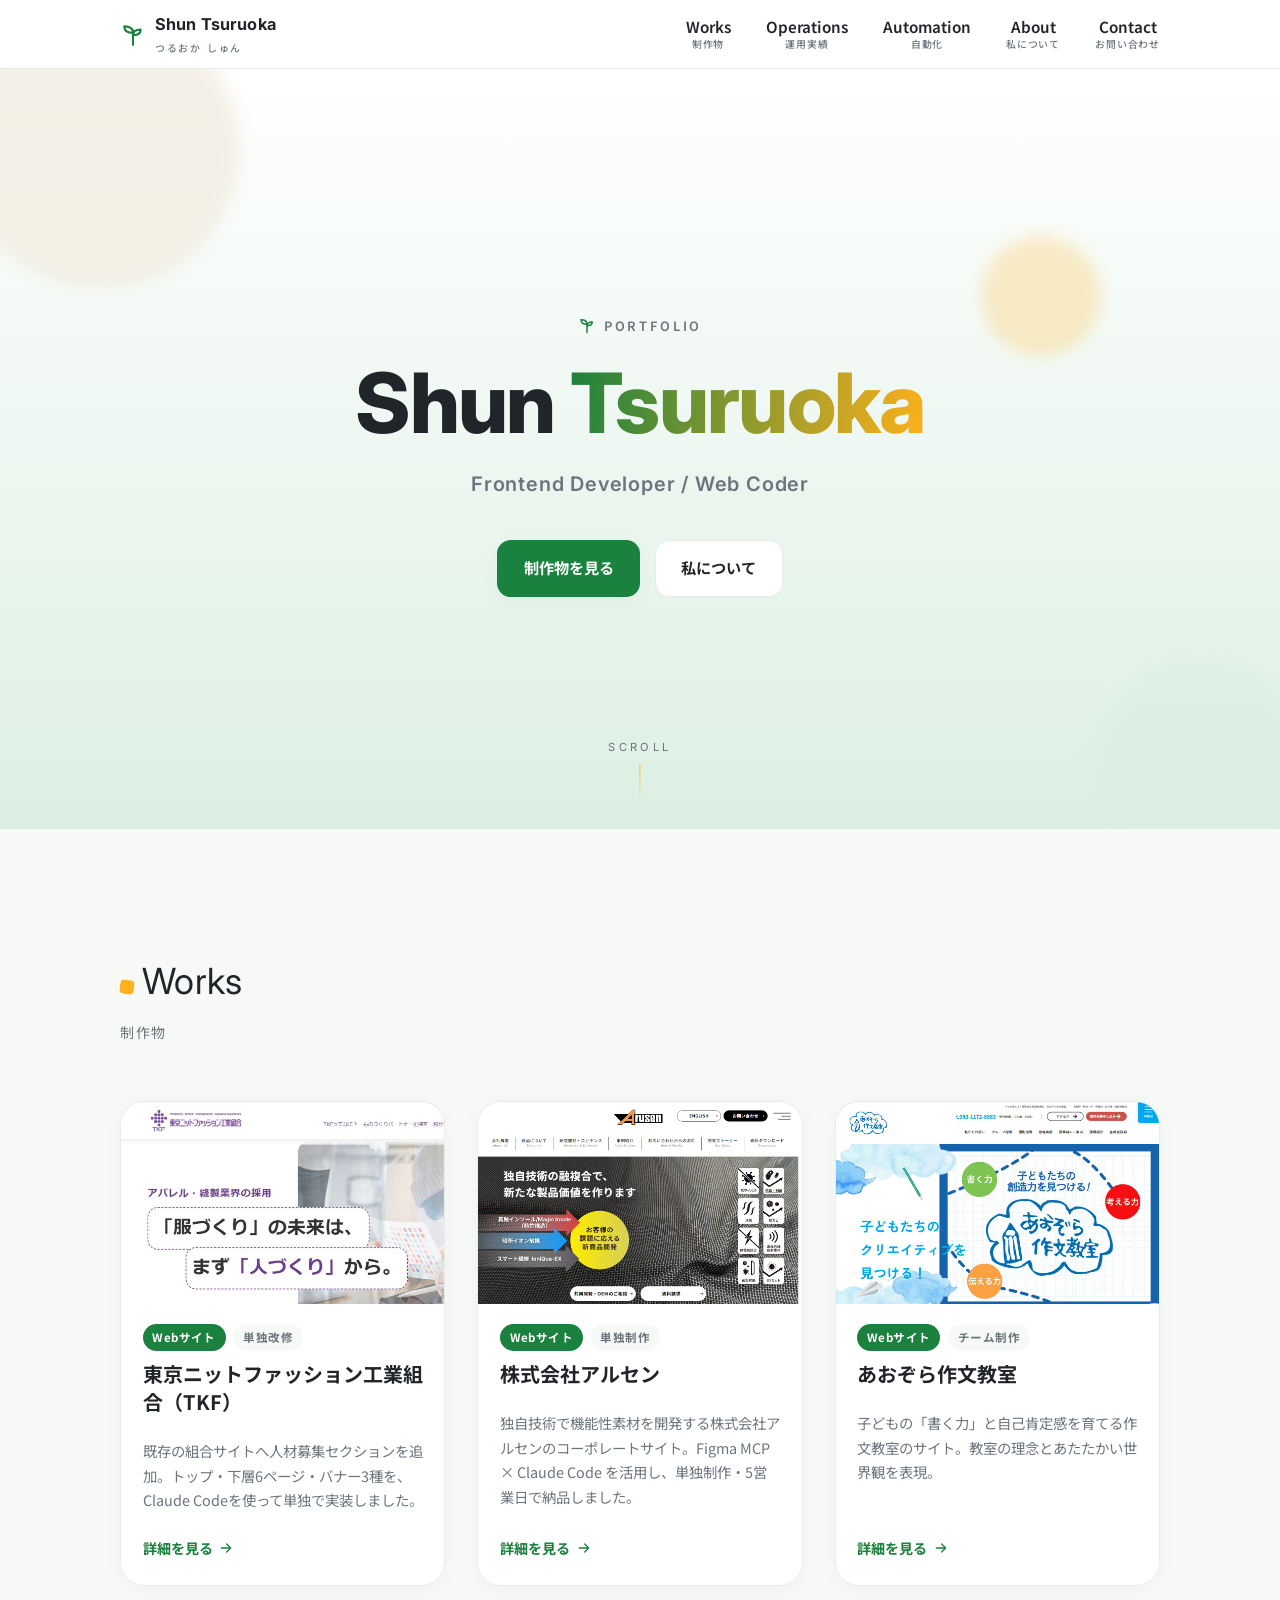
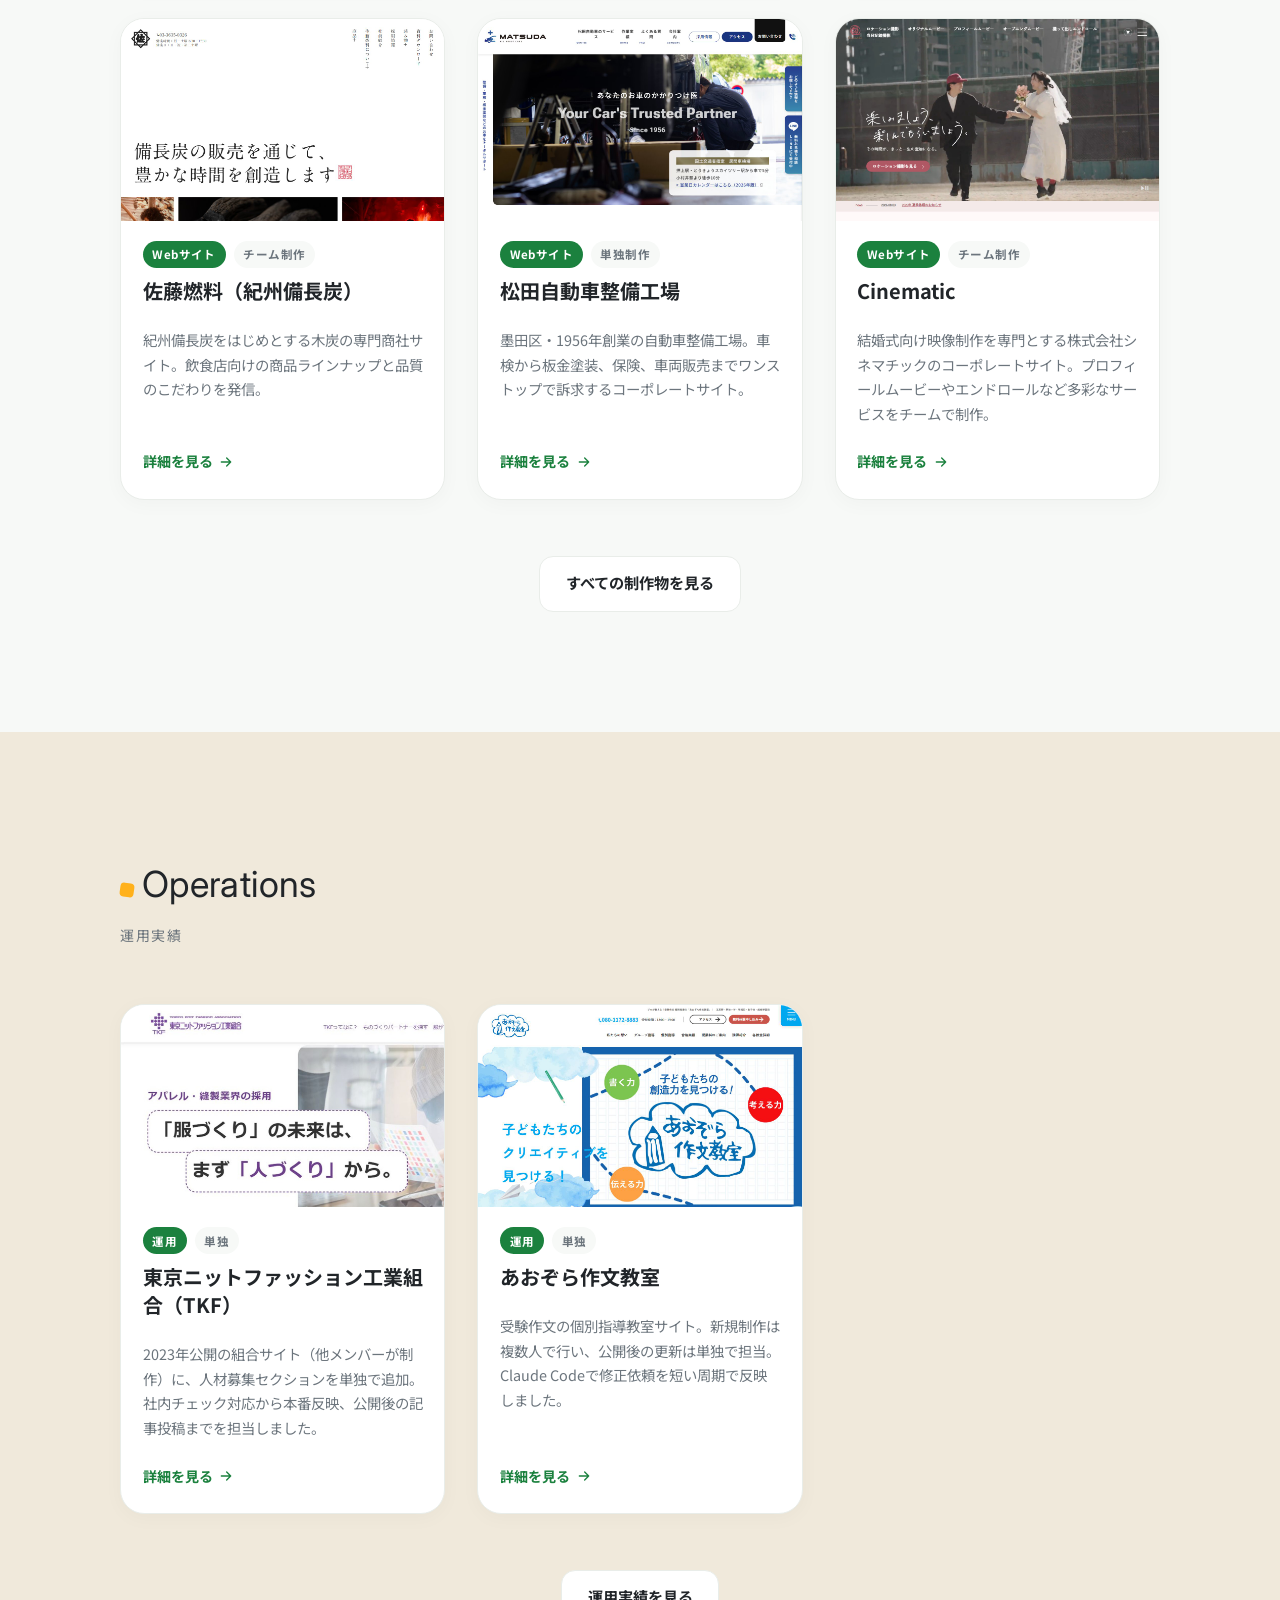
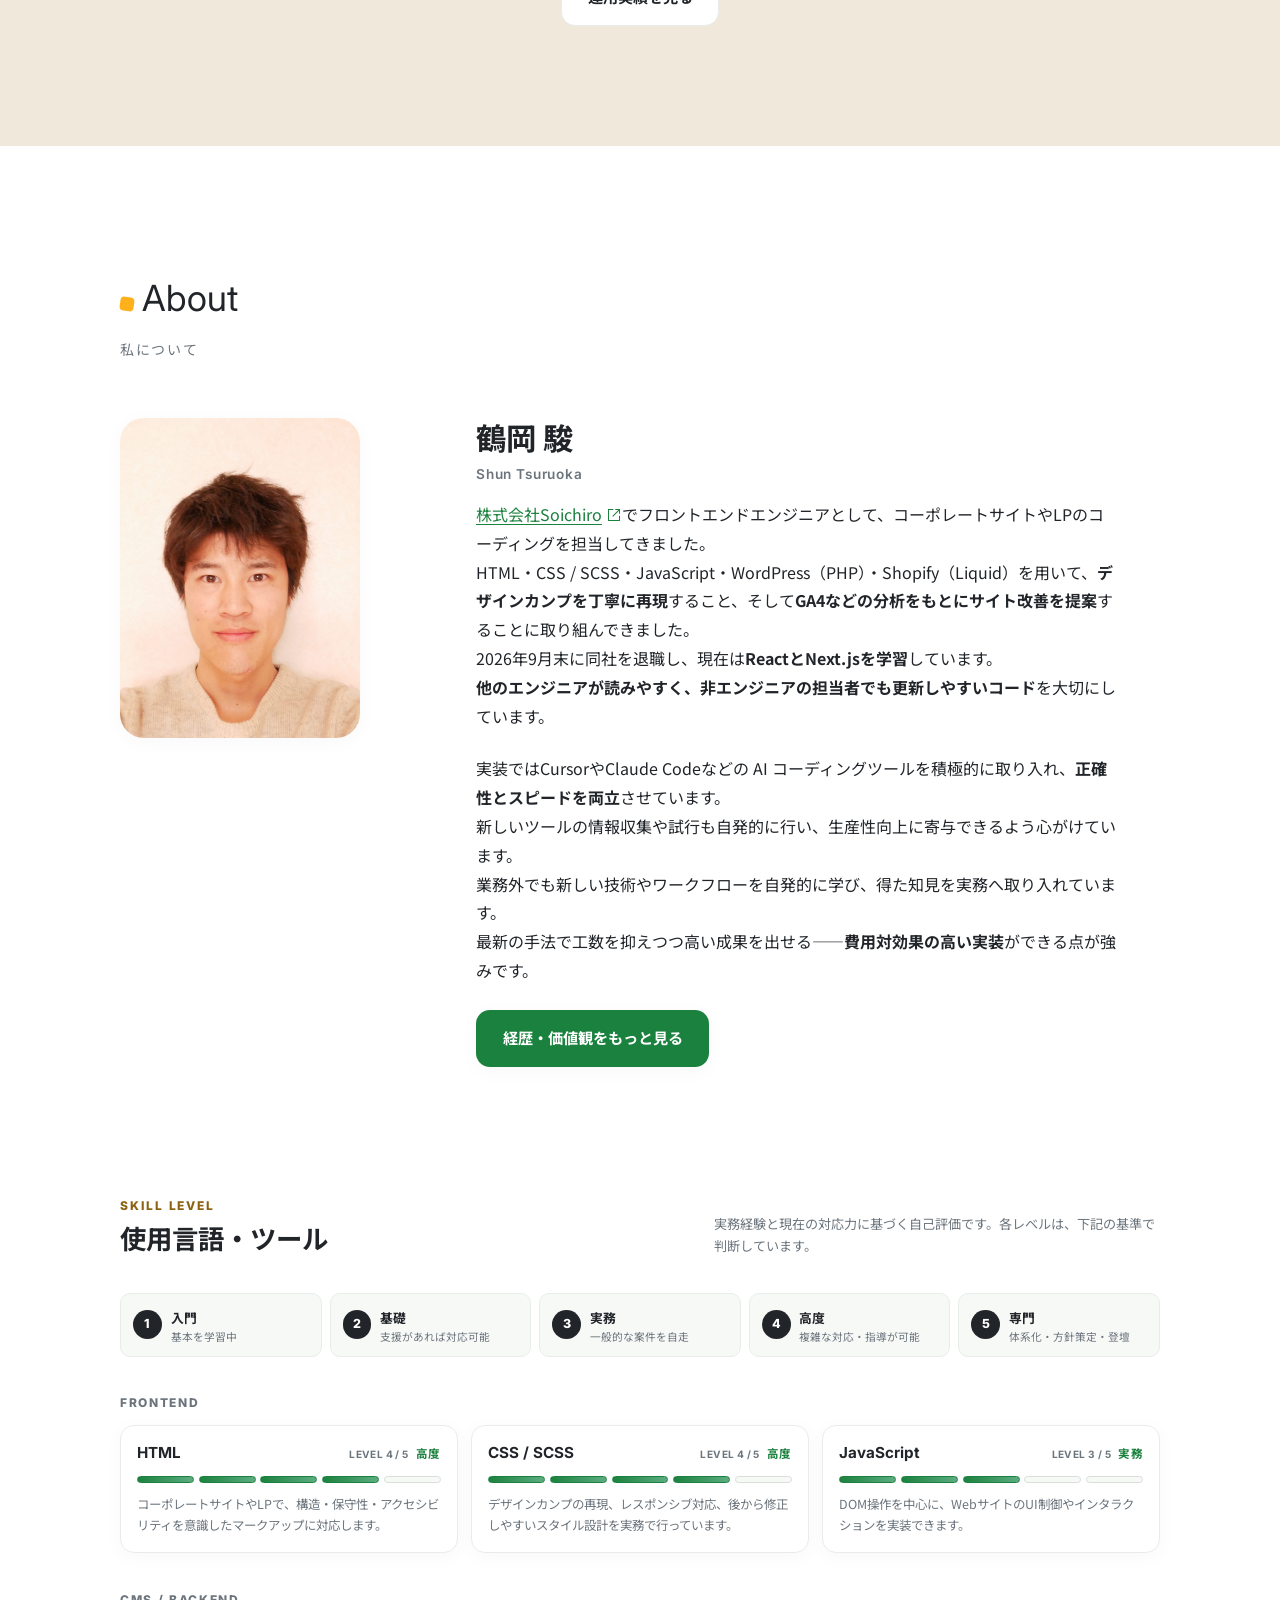
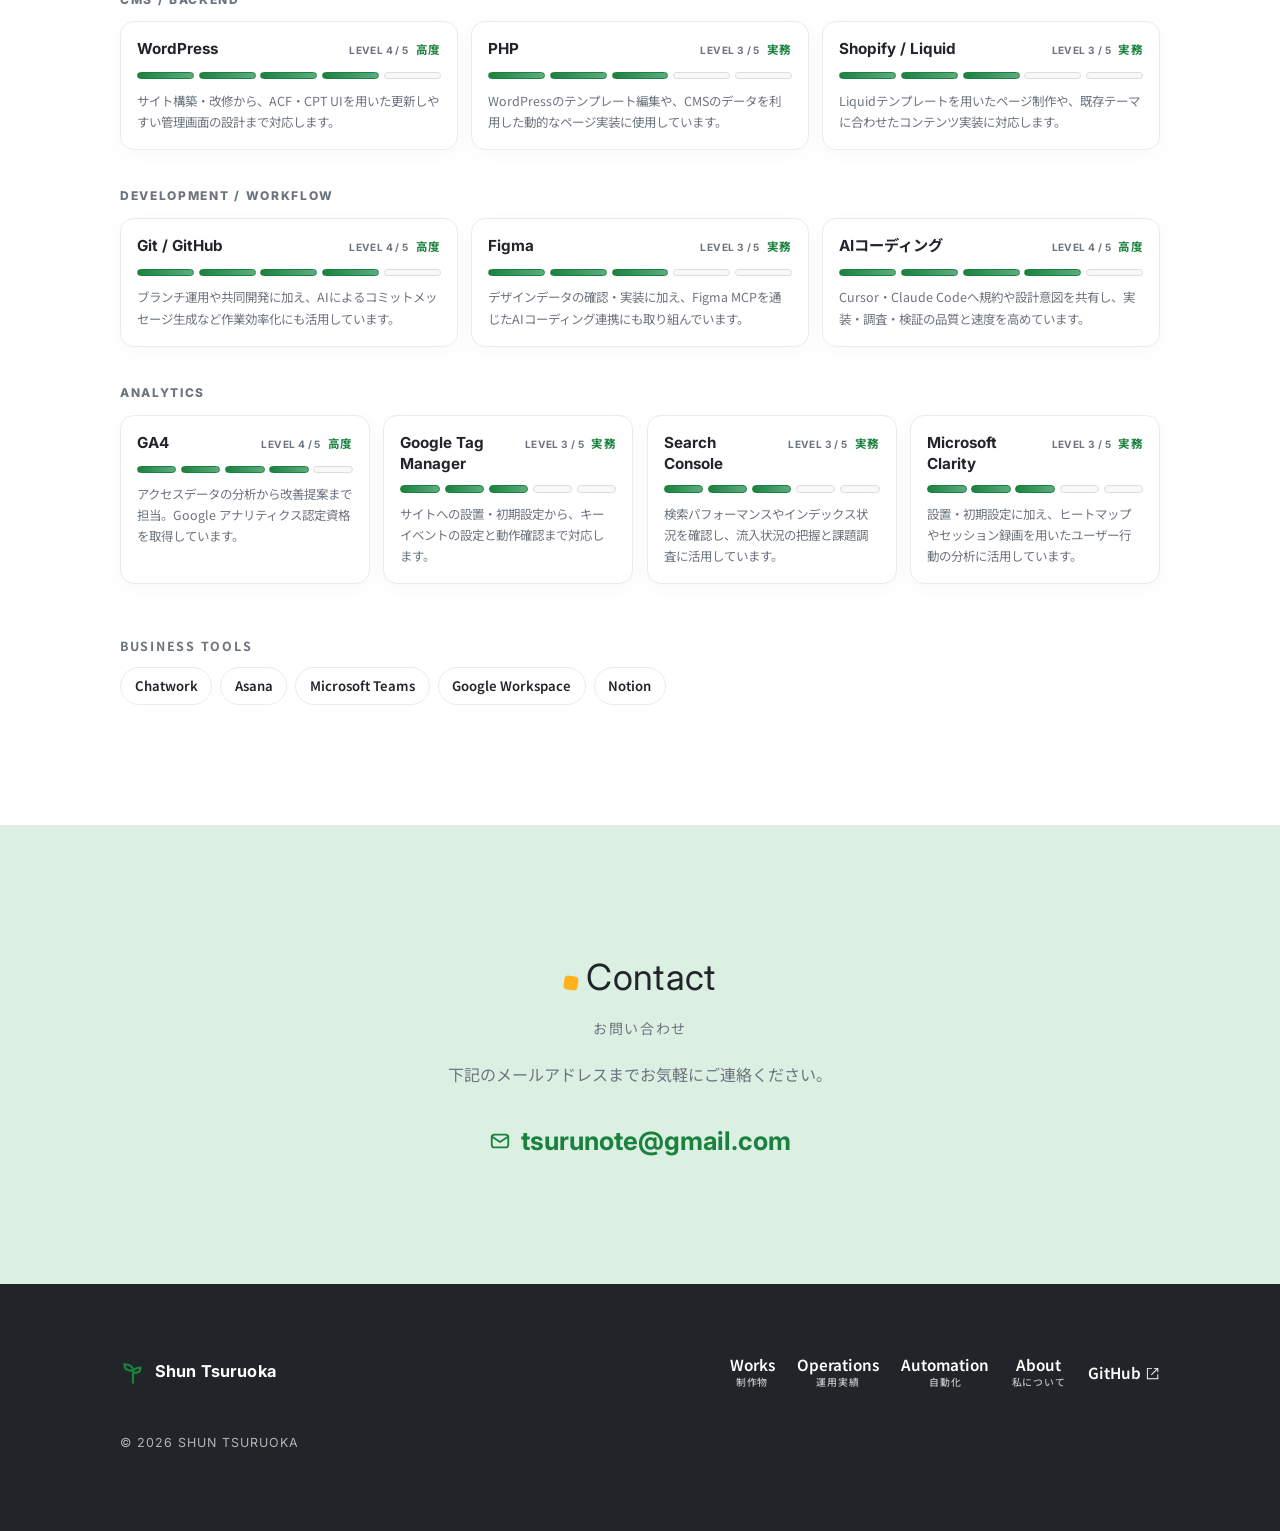
==== commit 790aed71: "修正：自動化ページの成果を箇条書きにし、課題・解決・成果の見出しを2px大きくする ## テンプレート変更 - automation.html: Case 01〜09 の成果を文章から箇条書き（flo" ====
--- a/index.html
+++ b/index.html
@@ -105,15 +105,15 @@
             <h3 class="profile__name">鶴岡 駿<small>Shun Tsuruoka</small></h3>
             <p class="profile__lead">
               <a class="inline-link" href="https://soichiro.co.jp/" target="_blank" rel="noopener noreferrer">株式会社Soichiro</a>でフロントエンドエンジニアとして、コーポレートサイトやLPのコーディングを担当してきました。<br>
-              HTML・CSS / SCSS・JavaScript・WordPress（PHP）・Shopify（Liquid）を用いて、デザインカンプを丁寧に再現すること、そしてGA4などの分析をもとにサイト改善を提案することに取り組んできました。<br>
-              2026年9月末に同社を退職し、現在はReactとNext.jsを学習しています。<br>
-              「他のエンジニアが読みやすく、非エンジニアの担当者でも更新しやすいコード」を大切にしています。
+              HTML・CSS / SCSS・JavaScript・WordPress（PHP）・Shopify（Liquid）を用いて、<strong>デザインカンプを丁寧に再現</strong>すること、そして<strong>GA4などの分析をもとにサイト改善を提案</strong>することに取り組んできました。<br>
+              2026年9月末に同社を退職し、現在は<strong>ReactとNext.jsを学習</strong>しています。<br>
+              <strong>他のエンジニアが読みやすく、非エンジニアの担当者でも更新しやすいコード</strong>を大切にしています。
             </p>
             <p class="profile__lead">
-              実装ではCursorやClaude Codeなどの AI コーディングツールを積極的に取り入れ、正確性とスピードを両立させています。<br>
+              実装ではCursorやClaude Codeなどの AI コーディングツールを積極的に取り入れ、<strong>正確性とスピードを両立</strong>させています。<br>
               新しいツールの情報収集や試行も自発的に行い、生産性向上に寄与できるよう心がけています。<br>
               業務外でも新しい技術やワークフローを自発的に学び、得た知見を実務へ取り入れています。<br>
-              最新の手法で工数を抑えつつ高い成果を出せる——費用対効果の高い実装ができる点が強みです。
+              最新の手法で工数を抑えつつ高い成果を出せる——<strong>費用対効果の高い実装</strong>ができる点が強みです。
             </p>
             <p style="margin-top:1.6rem">
               <a class="btn btn--primary" href="about.html">経歴・価値観をもっと見る</a>
--- a/assets/css/style.css
+++ b/assets/css/style.css
@@ -190,8 +190,8 @@
 
 @media (max-width: 720px) {
   .nav-toggle { display: inline-flex; position: relative; z-index: 51; }
-  .brand { position: relative; z-index: 51; }
-  .nav {
+  .site-header .brand { position: relative; z-index: 51; }
+  .site-header .nav {
     position: fixed; inset: 0; z-index: 40;
     display: flex; align-items: center; justify-content: center;
     height: 100dvh;
@@ -202,22 +202,34 @@
     transition: opacity 0.3s var(--ease), visibility 0.3s var(--ease);
     max-height: none; overflow: visible;
   }
-  .nav[data-open="true"] {
+  .site-header .nav[data-open="true"] {
     opacity: 1; visibility: visible; pointer-events: auto;
   }
-  .nav__list {
+  .site-header .nav__list {
     flex-direction: column; align-items: stretch; justify-content: center;
     gap: 0;
     padding: 0; width: 100%; max-width: none; text-align: center;
   }
-  .nav__list > li { width: 100%; }
-  .nav__link {
+  .site-header .nav__list > li { width: 100%; }
+  .site-header .nav__link {
     display: block; text-align: center;
     width: 100%; min-height: 4rem;
     padding: 1.1rem var(--gutter); border-bottom: none;
     font-size: clamp(1.6rem, 7vw, 2.25rem);
   }
-  .nav__link::after { display: none; }
+  .site-header .nav__link::after { display: none; }
+
+  .site-footer .nav__list {
+    flex-wrap: wrap; justify-content: center;
+    gap: 0.5rem 0.85rem;
+  }
+  .site-footer .nav__link {
+    font-size: 0.78rem;
+    min-height: 0;
+    padding-block: 0.2rem;
+    width: auto;
+  }
+  .site-footer .nav__ja { font-size: 0.55em; }
 }
 
 /* =========================================================
@@ -790,7 +802,7 @@
 }
 .flow__label {
   margin: 0; color: var(--muted);
-  font-size: 0.875rem; font-weight: 700; letter-spacing: 0.14em;
+  font-size: 1rem; font-weight: 700; letter-spacing: 0.14em;
 }
 .flow__step--result .flow__label { color: var(--accent); }
 .flow__text { margin: 0.35rem 0 0; font-size: 0.88rem; line-height: 1.75; }
@@ -802,6 +814,7 @@
   background: var(--muted);
 }
 .flow__step--solve .flow__list li::before { background: var(--accent-light); }
+.flow__step--result .flow__list li::before { background: var(--accent); }
 
 /* 成果：喜んでいる人のアイコン */
 .flow__step--result { display: flex; align-items: flex-start; gap: 0.9rem; }
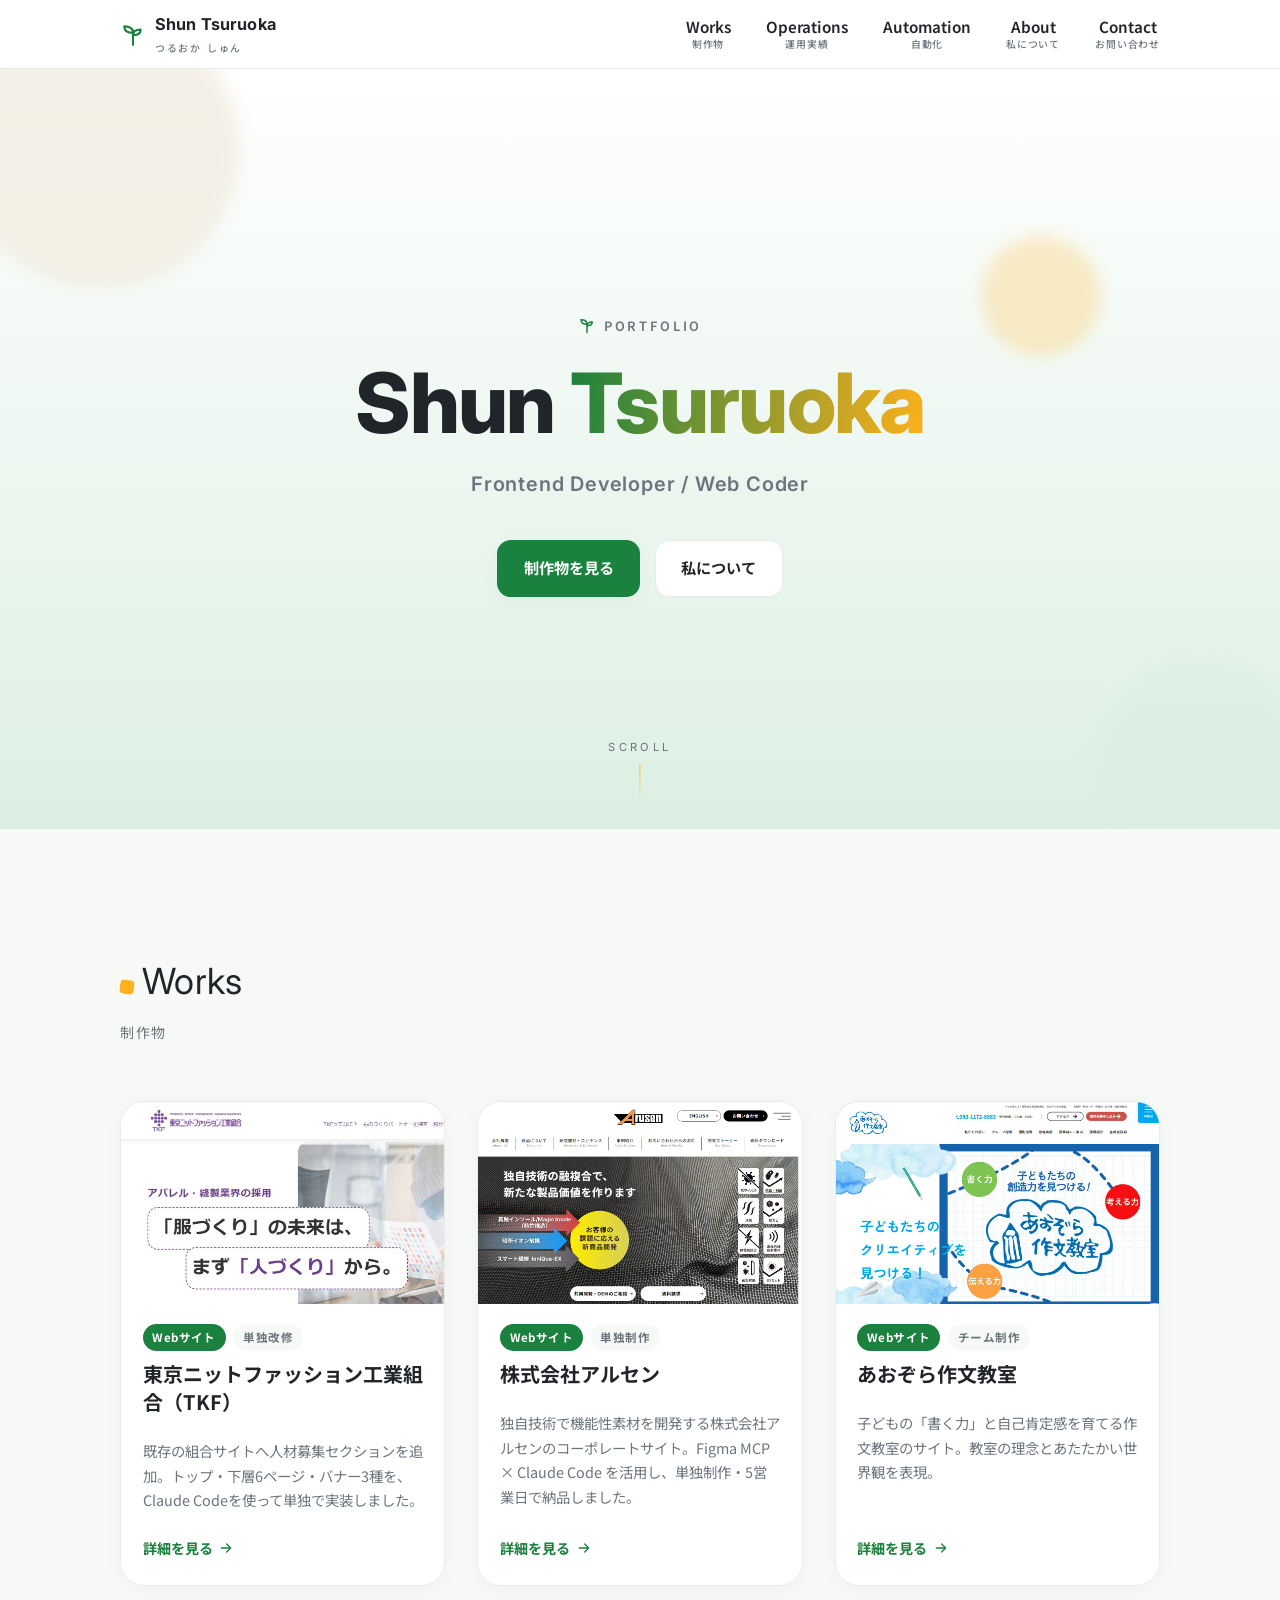
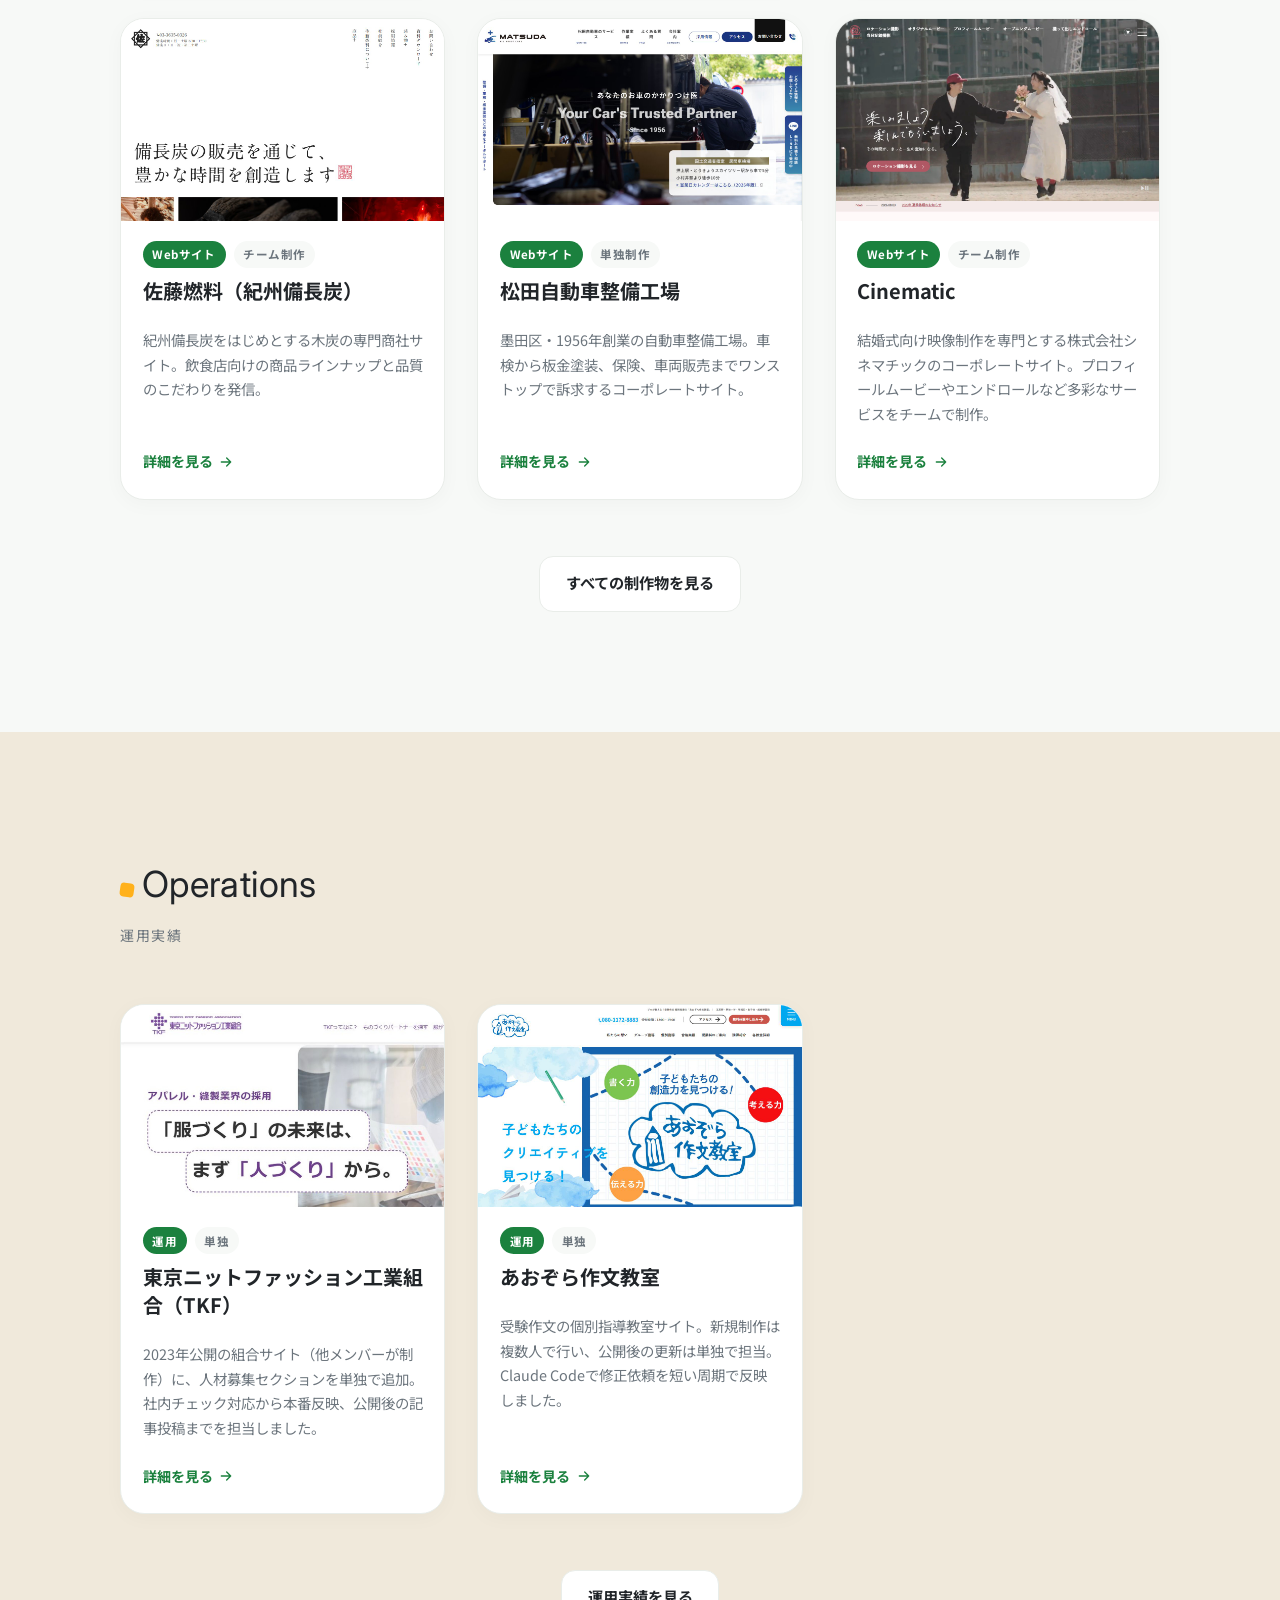
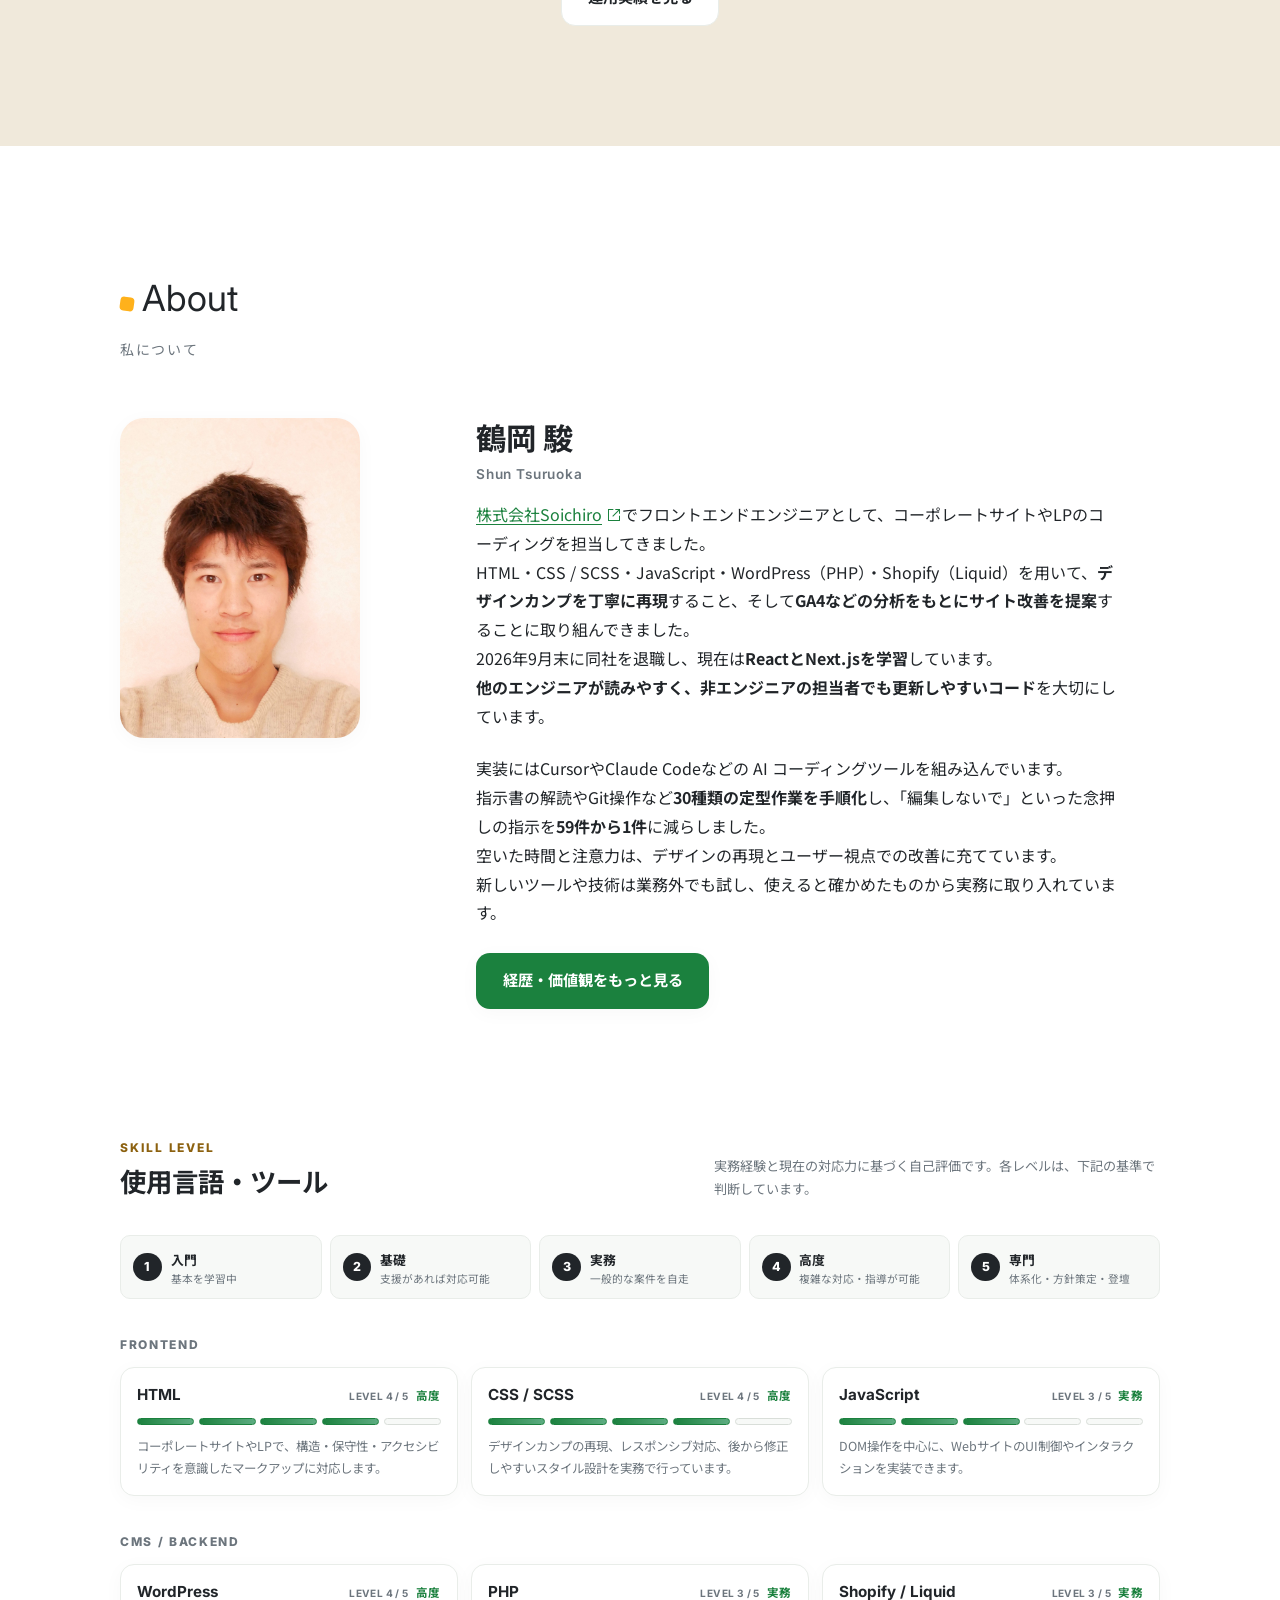
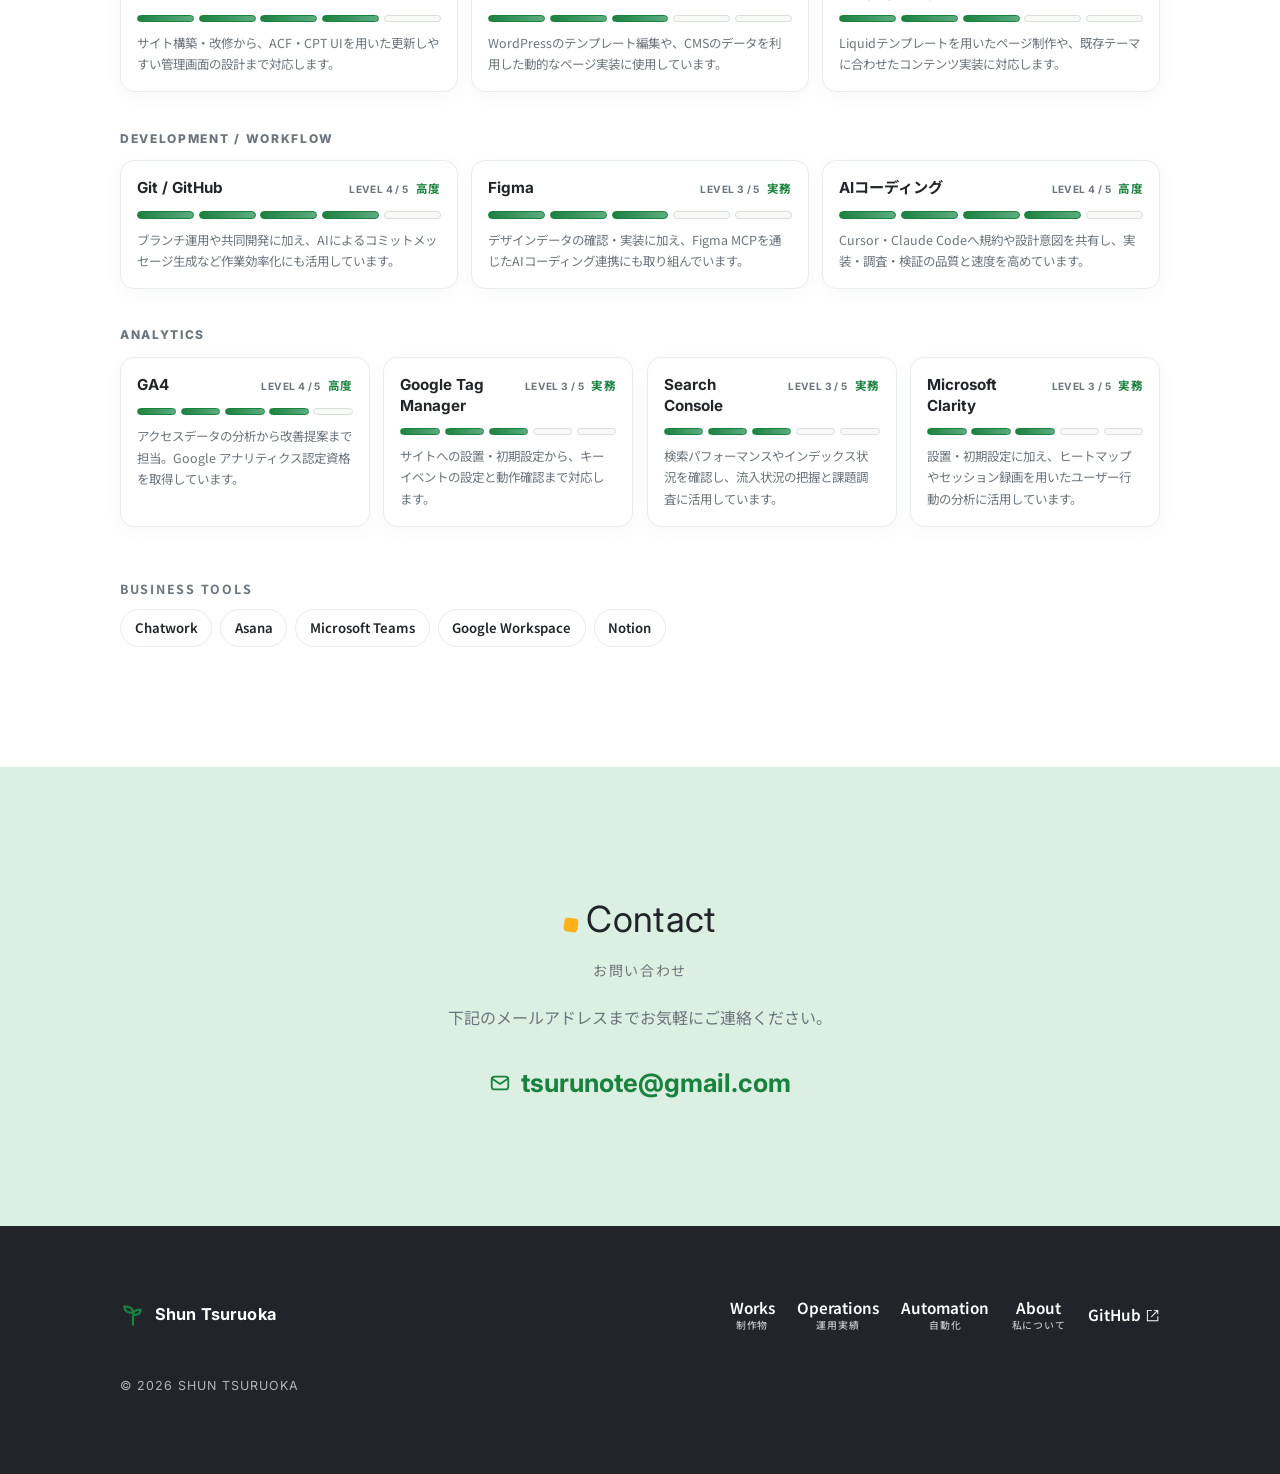
==== commit d01ccb4a: "修正：Aboutを対人経験・生産性・AI活用の軸で組み直し、自己評価の表現を事実ベースに変更 ## テンプレート変更 - about.html: 自己紹介を「得意」ではなく実施内容と数字（30種類の手" ====
--- a/index.html
+++ b/index.html
@@ -110,10 +110,10 @@
               <strong>他のエンジニアが読みやすく、非エンジニアの担当者でも更新しやすいコード</strong>を大切にしています。
             </p>
             <p class="profile__lead">
-              実装ではCursorやClaude Codeなどの AI コーディングツールを積極的に取り入れ、<strong>正確性とスピードを両立</strong>させています。<br>
-              新しいツールの情報収集や試行も自発的に行い、生産性向上に寄与できるよう心がけています。<br>
-              業務外でも新しい技術やワークフローを自発的に学び、得た知見を実務へ取り入れています。<br>
-              最新の手法で工数を抑えつつ高い成果を出せる——<strong>費用対効果の高い実装</strong>ができる点が強みです。
+              実装にはCursorやClaude Codeなどの AI コーディングツールを組み込んでいます。<br>
+              指示書の解読やGit操作など<strong>30種類の定型作業を手順化</strong>し、「編集しないで」といった念押しの指示を<strong>59件から1件</strong>に減らしました。<br>
+              空いた時間と注意力は、デザインの再現とユーザー視点での改善に充てています。<br>
+              新しいツールや技術は業務外でも試し、使えると確かめたものから実務に取り入れています。
             </p>
             <p style="margin-top:1.6rem">
               <a class="btn btn--primary" href="about.html">経歴・価値観をもっと見る</a>
--- a/assets/css/style.css
+++ b/assets/css/style.css
@@ -74,12 +74,6 @@
   outline: 3px solid var(--accent);
   outline-offset: 3px;
   border-radius: 4px;
-}
-
-.visually-hidden {
-  position: absolute; width: 1px; height: 1px;
-  padding: 0; margin: -1px; overflow: hidden;
-  clip: rect(0 0 0 0); white-space: nowrap; border: 0;
 }
 
 /* =========================================================
@@ -774,7 +768,7 @@
   .auto-map__row--split { grid-template-columns: 1fr; }
 }
 
-/* 事例：課題 → 解決 → 成果 */
+/* 事例：悩み → 根本原因 → 解決 → 成果 */
 .auto-cases { display: grid; gap: clamp(2rem, 5vw, 3rem); }
 .auto-case { font-family: "Noto Sans JP", sans-serif; }
 .auto-case__no {
@@ -784,7 +778,7 @@
 .auto-case__title { margin: 0.2rem 0 1rem; font-size: clamp(1.15rem, 3vw, 1.35rem); }
 .flow {
   display: grid; gap: 1.6rem;
-  grid-template-columns: repeat(3, minmax(0, 1fr));
+  grid-template-columns: repeat(4, minmax(0, 1fr));
   margin: 0; padding: 0; list-style: none;
 }
 .flow__step {
@@ -793,6 +787,7 @@
   border: 1px solid var(--line); border-top: 4px solid var(--muted); border-radius: var(--r);
   background: var(--base); box-shadow: var(--shadow);
 }
+.flow__step--cause { border-top-color: var(--accent-2); }
 .flow__step--solve { border-top-color: var(--accent-light); }
 .flow__step--result { border-top-color: var(--accent); background: var(--leaf); }
 .flow__step + .flow__step::before {
@@ -800,13 +795,15 @@
   border: 7px solid transparent; border-left-color: var(--accent-light);
   border-right-width: 0; transform: translateY(-50%);
 }
+.flow__head { display: flex; align-items: center; gap: 0.75rem; }
 .flow__label {
   margin: 0; color: var(--muted);
   font-size: 1rem; font-weight: 700; letter-spacing: 0.14em;
 }
+.flow__step--cause .flow__label { color: var(--accent-2-ink); }
 .flow__step--result .flow__label { color: var(--accent); }
-.flow__text { margin: 0.35rem 0 0; font-size: 0.88rem; line-height: 1.75; }
-.flow__list { display: grid; gap: 0.3rem; margin-top: 0.45rem; font-size: 0.88rem; line-height: 1.65; }
+.flow__text { margin: 0.6rem 0 0; font-size: 0.88rem; line-height: 1.65; }
+.flow__list { display: grid; gap: 0.3rem; margin-top: 0.6rem; font-size: 0.88rem; line-height: 1.65; }
 .flow__list li { position: relative; padding-left: 1rem; }
 .flow__list li::before {
   content: ""; position: absolute; left: 0; top: 0.62em;
@@ -816,23 +813,29 @@
 .flow__step--solve .flow__list li::before { background: var(--accent-light); }
 .flow__step--result .flow__list li::before { background: var(--accent); }
 
-/* 成果：喜んでいる人のアイコン */
-.flow__step--result { display: flex; align-items: flex-start; gap: 0.9rem; }
+/* 各段のアイコン：悩む人・原因を探す虫めがね・解決の電球・喜ぶ人 */
 .flow__icon {
   flex-shrink: 0;
   display: grid; place-items: center;
-  width: 56px; height: 56px; border-radius: 50%;
+  width: 52px; height: 52px; border-radius: 50%;
   background: var(--base); border: 1.5px solid var(--accent-light);
   color: var(--accent);
   box-shadow: var(--shadow);
 }
-.flow__icon svg { width: 34px; height: 34px; }
+.flow__icon svg { width: 32px; height: 32px; }
 .flow__icon-spark { fill: var(--accent-2); }
-.flow__body { min-width: 0; }
+.flow__icon-ray { fill: none; stroke: var(--accent-2); stroke-width: 1.6; }
+.flow__icon-drop { fill: var(--accent-light); }
+.flow__step--issue .flow__icon { border-color: var(--muted); color: var(--muted); }
+.flow__step--cause .flow__icon { border-color: var(--accent-2); color: var(--accent-2-ink); }
+@media (max-width: 1080px) {
+  .flow { grid-template-columns: repeat(2, minmax(0, 1fr)); }
+  .flow__step:nth-child(3)::before { content: none; }
+}
 @media (max-width: 820px) {
   .flow { grid-template-columns: 1fr; }
   .flow__step + .flow__step::before {
-    top: -1.25rem; left: 50%;
+    content: ""; top: -1.25rem; left: 50%;
     border: 7px solid transparent; border-top-color: var(--accent-light);
     border-bottom-width: 0; transform: translateX(-50%);
   }
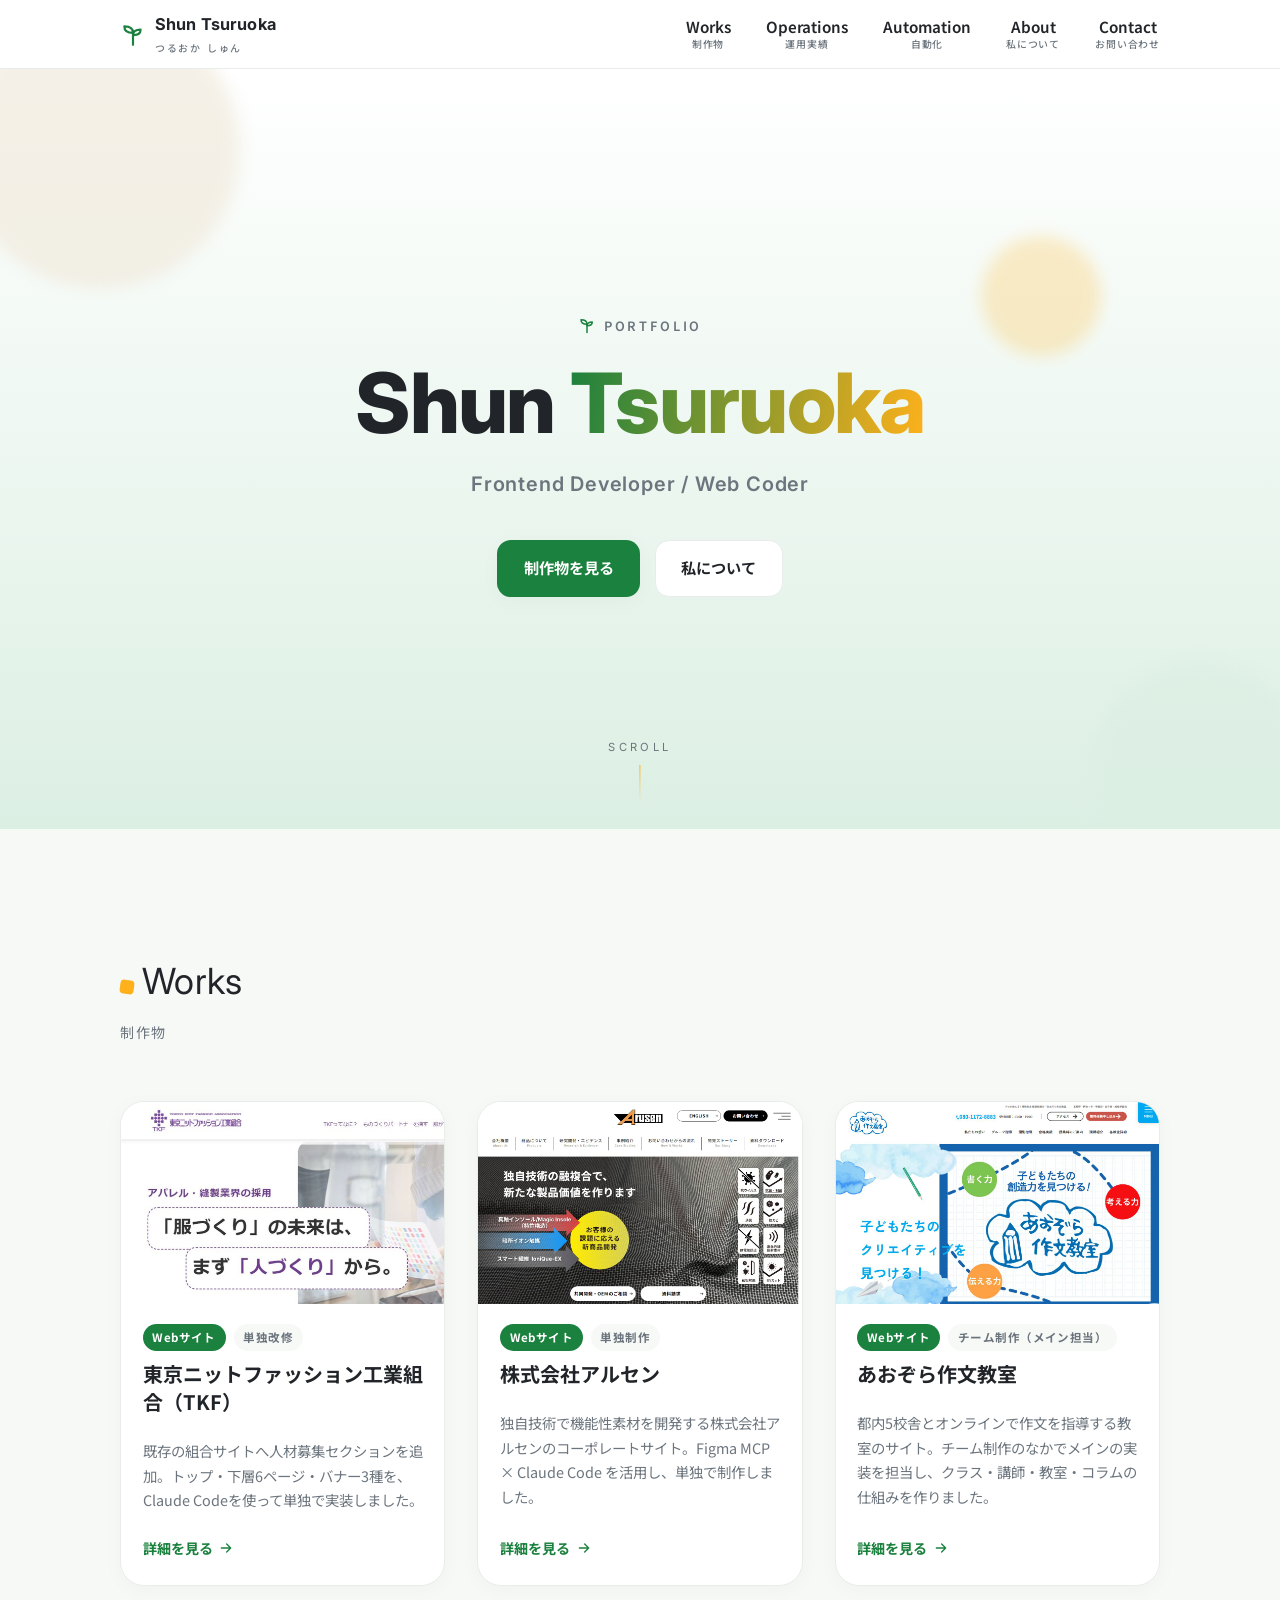
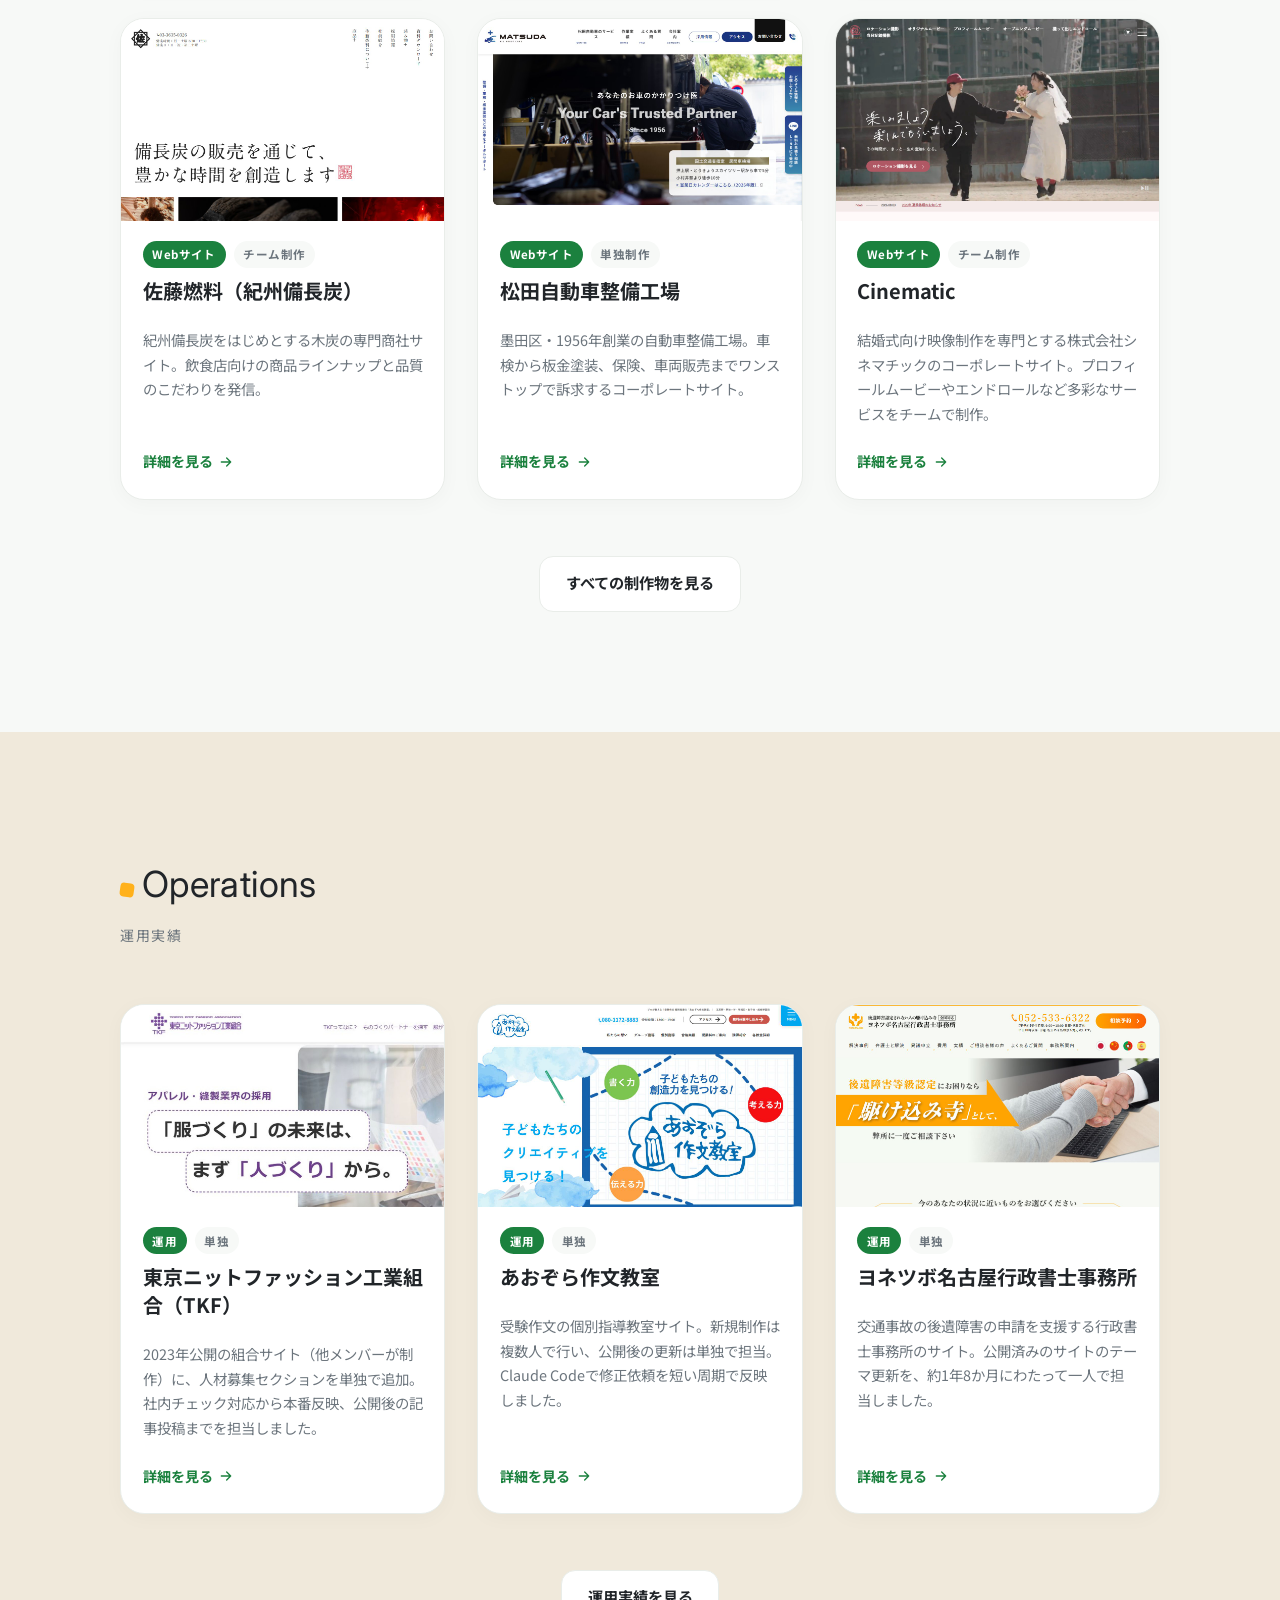
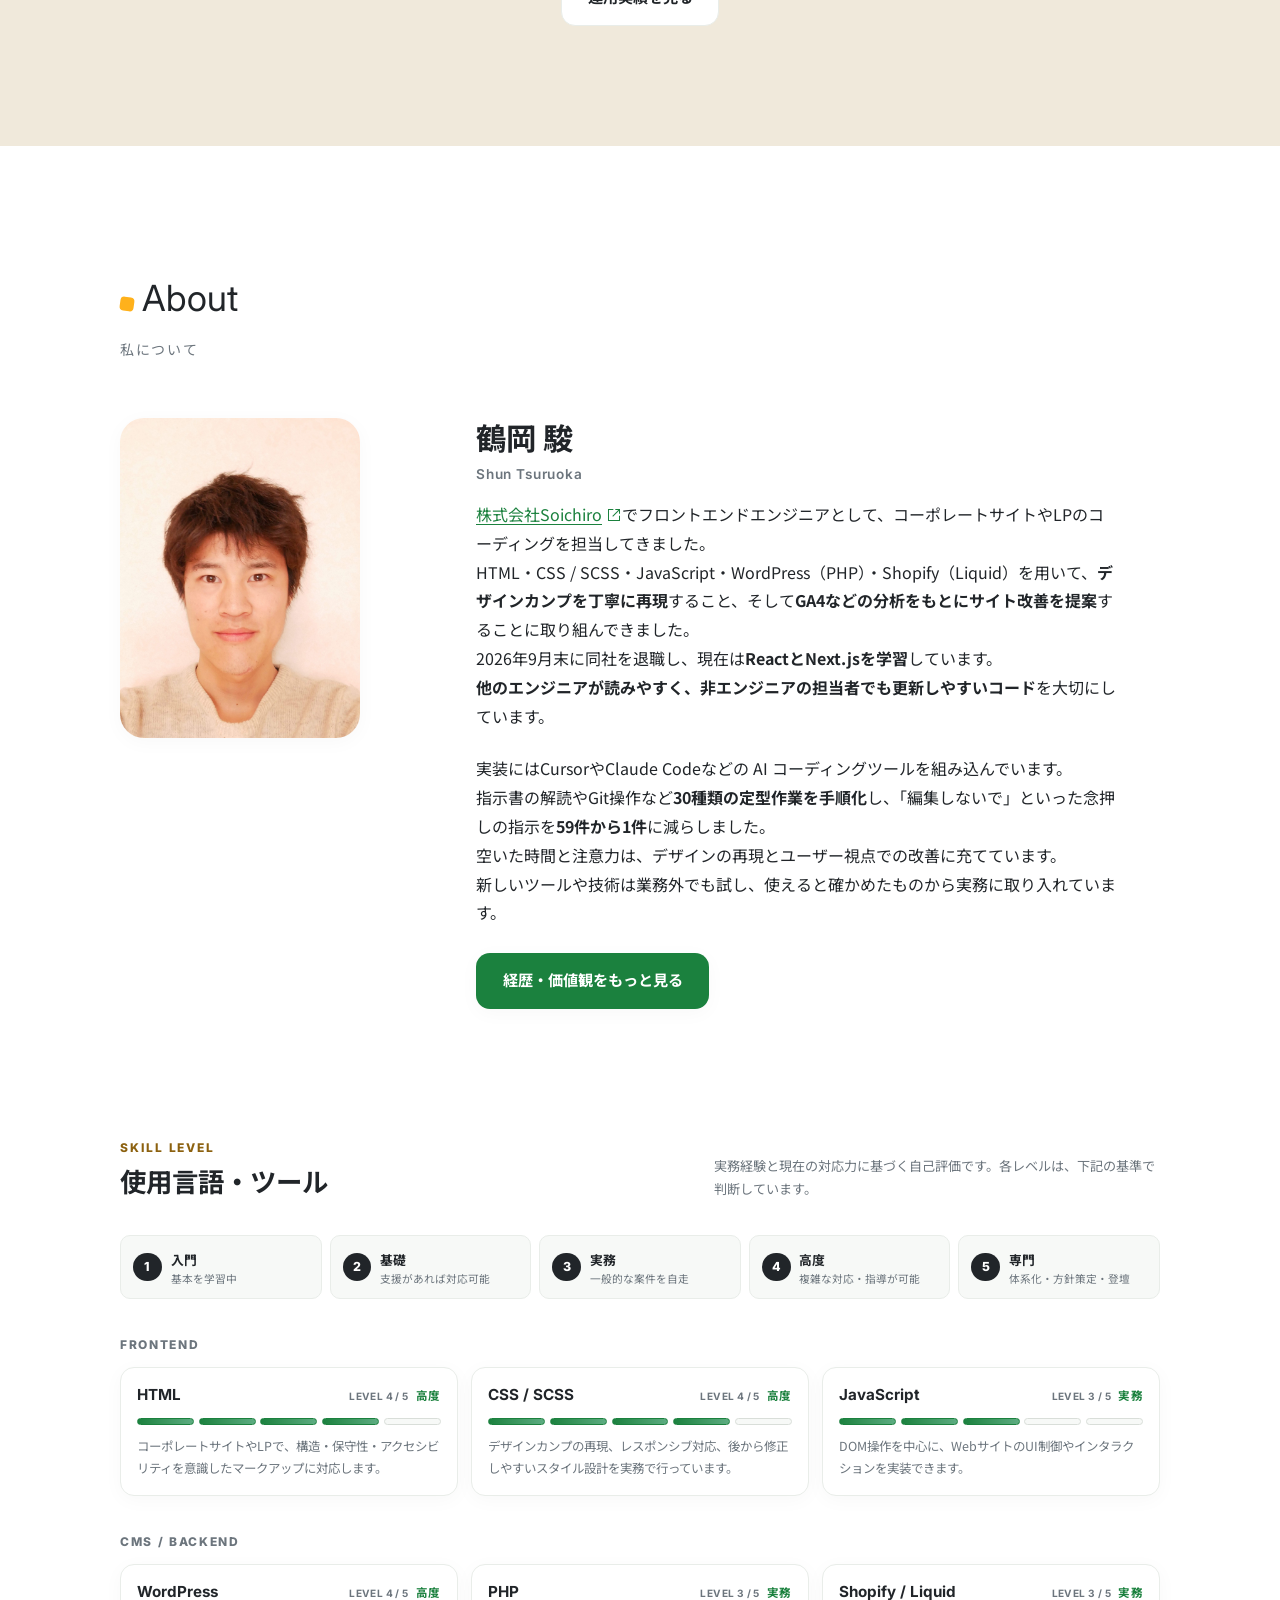
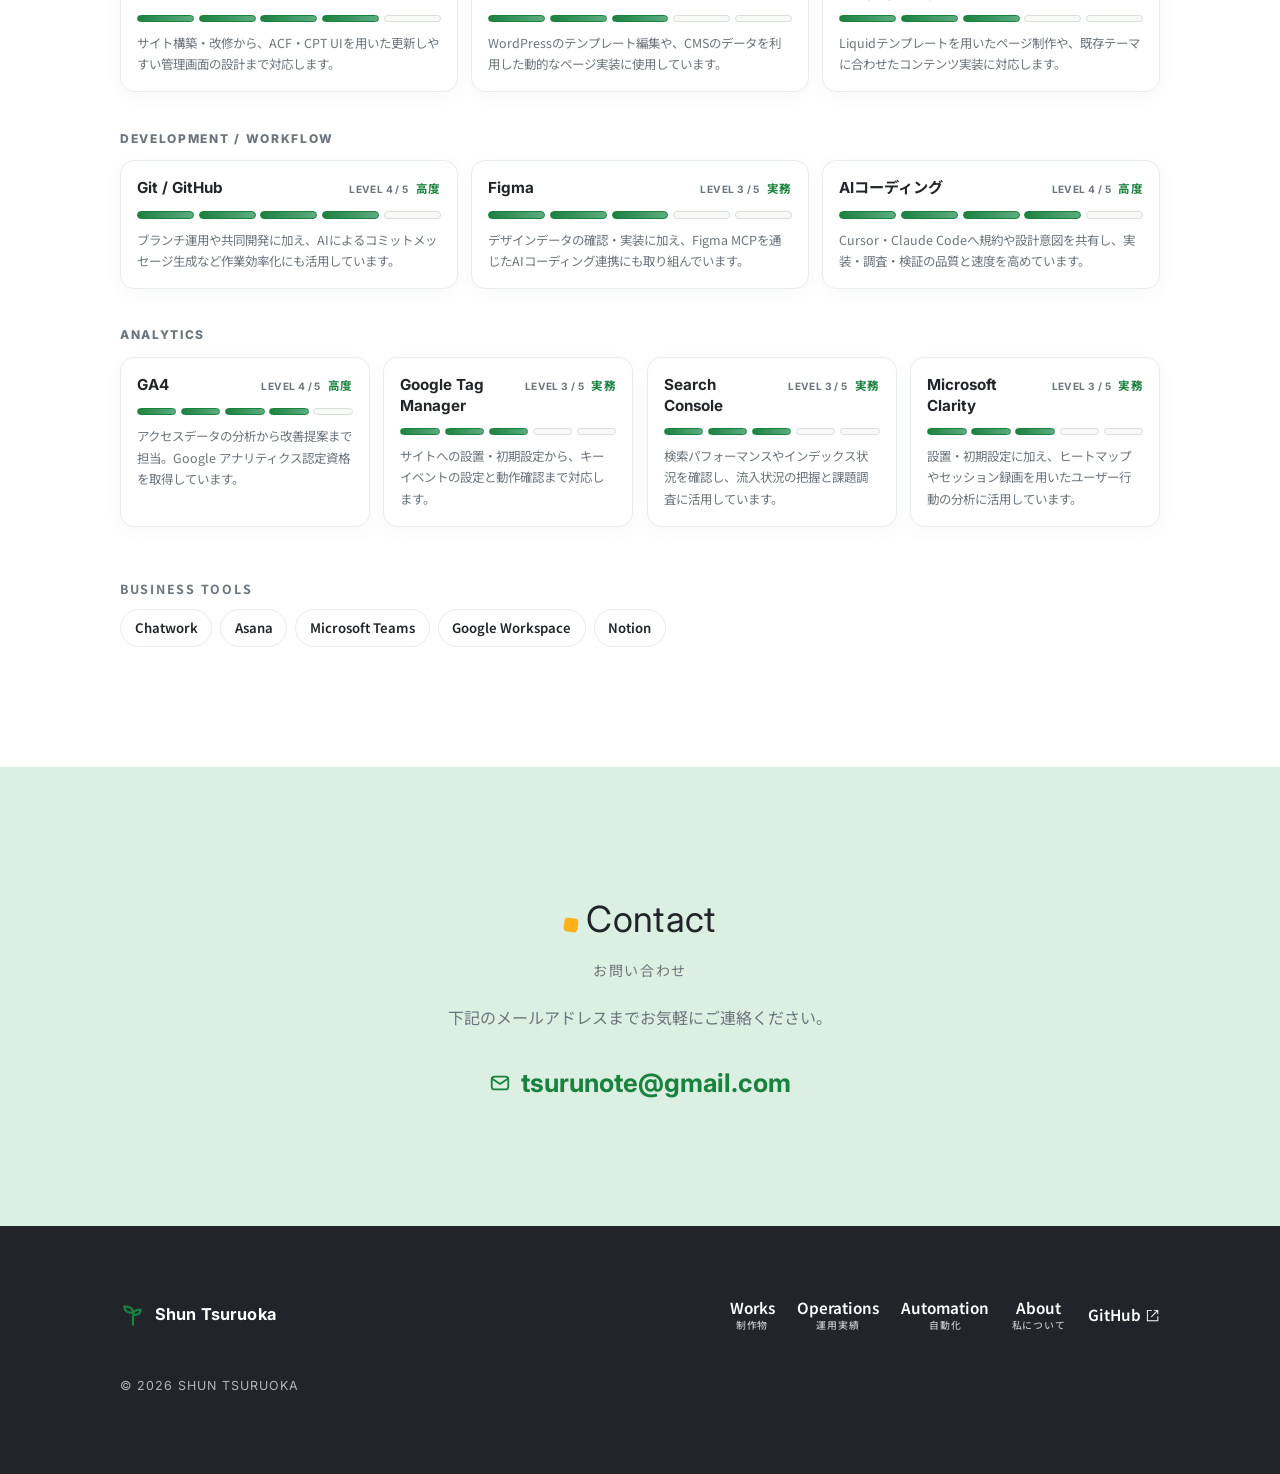
==== commit bfc6a7ae: "更新：実績に匿名化したコードと設計の工夫を掲載し、ヨネツボの運用実績を追加 ## ファイル追加 - assets/images/works/yonetsubo.jpg: ヨネツボ名古屋行政書士事務所の" ====
--- a/index.html
+++ b/index.html
@@ -267,7 +267,7 @@
           <li><a class="nav__link" href="automation.html">Automation<span class="nav__ja">自動化</span></a></li>
           <li><a class="nav__link" href="about.html">About<span class="nav__ja">私について</span></a></li>
           <!-- ↓ GitHubのURLに置き換えてください -->
-          <li><a class="nav__link" href="https://github.com/" target="_blank" rel="noopener noreferrer">GitHub</a></li>
+          <li><a class="nav__link" href="https://github.com/Tsurushun617" target="_blank" rel="noopener noreferrer">GitHub</a></li>
         </ul>
       </nav>
       <p class="site-footer__copy">© 2026 SHUN TSURUOKA</p>
--- a/assets/css/style.css
+++ b/assets/css/style.css
@@ -665,6 +665,32 @@
 .detail__note { font-family: "Noto Sans JP", sans-serif; font-size: 0.88rem; color: var(--muted); margin: -0.4rem 0 1.4rem; }
 .detail__note a { color: var(--accent); font-weight: 700; }
 
+/* 実績詳細：コードと設計の工夫 */
+.code-cases { margin-top: clamp(40px, 7vw, 72px); font-family: "Noto Sans JP", sans-serif; }
+.code-cases__title { font-size: clamp(1.25rem, 3.5vw, 1.6rem); }
+.code-cases__note { margin: 0.5rem 0 0; color: var(--muted); font-size: 0.85rem; }
+.code-case {
+  margin-top: 1.6rem; padding: clamp(1.1rem, 3vw, 1.6rem);
+  border: 1px solid var(--line); border-top: 4px solid var(--accent-light); border-radius: var(--r);
+  background: var(--base); box-shadow: var(--shadow);
+}
+.code-case__title { font-size: 1.05rem; }
+.code-case__points { display: grid; grid-template-columns: auto 1fr; gap: 0.5rem 1rem; margin: 0.9rem 0 1.1rem; }
+.code-case__points dt { color: var(--muted); font-size: 0.85rem; font-weight: 700; }
+.code-case__points dd { margin: 0; font-size: 0.92rem; }
+.code-case__code { border-radius: var(--r-sm); overflow: hidden; background: #1f2a24; }
+.code-case__lang {
+  margin: 0; padding: 0.4rem 1rem; color: #cfe3d6;
+  font-family: "Inter", sans-serif; font-size: 0.75rem; font-weight: 700; letter-spacing: 0.1em;
+  border-bottom: 1px solid rgba(255, 255, 255, 0.12);
+}
+.code-case__code pre {
+  margin: 0; padding: 1rem; overflow-x: auto;
+  color: #eef5f0; font-size: 0.8rem; line-height: 1.7;
+  font-family: Consolas, "SFMono-Regular", Menlo, monospace;
+}
+.code-case__code code { font-family: inherit; }
+
 .effort {
   margin: 0 0 1.8rem; padding: clamp(1.1rem, 3vw, 1.5rem);
   border: 1px solid var(--line); border-radius: var(--r);
